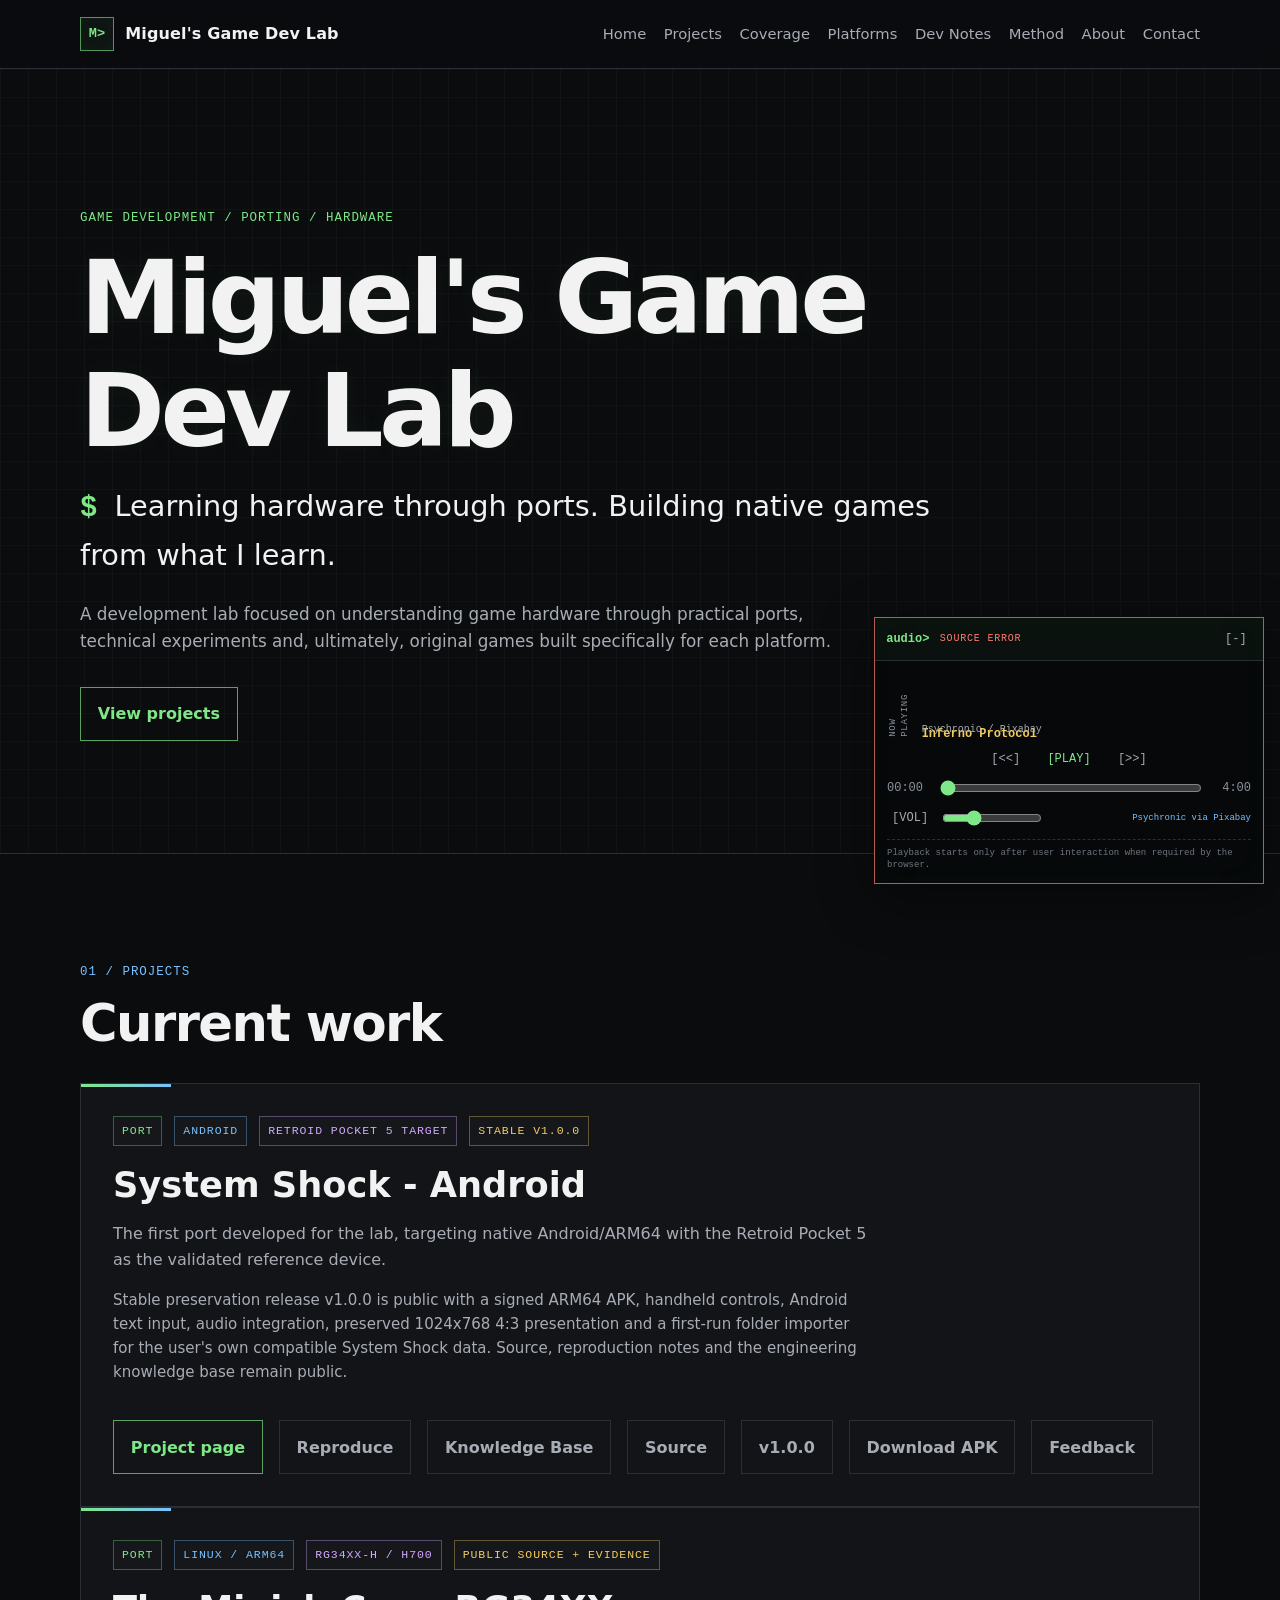
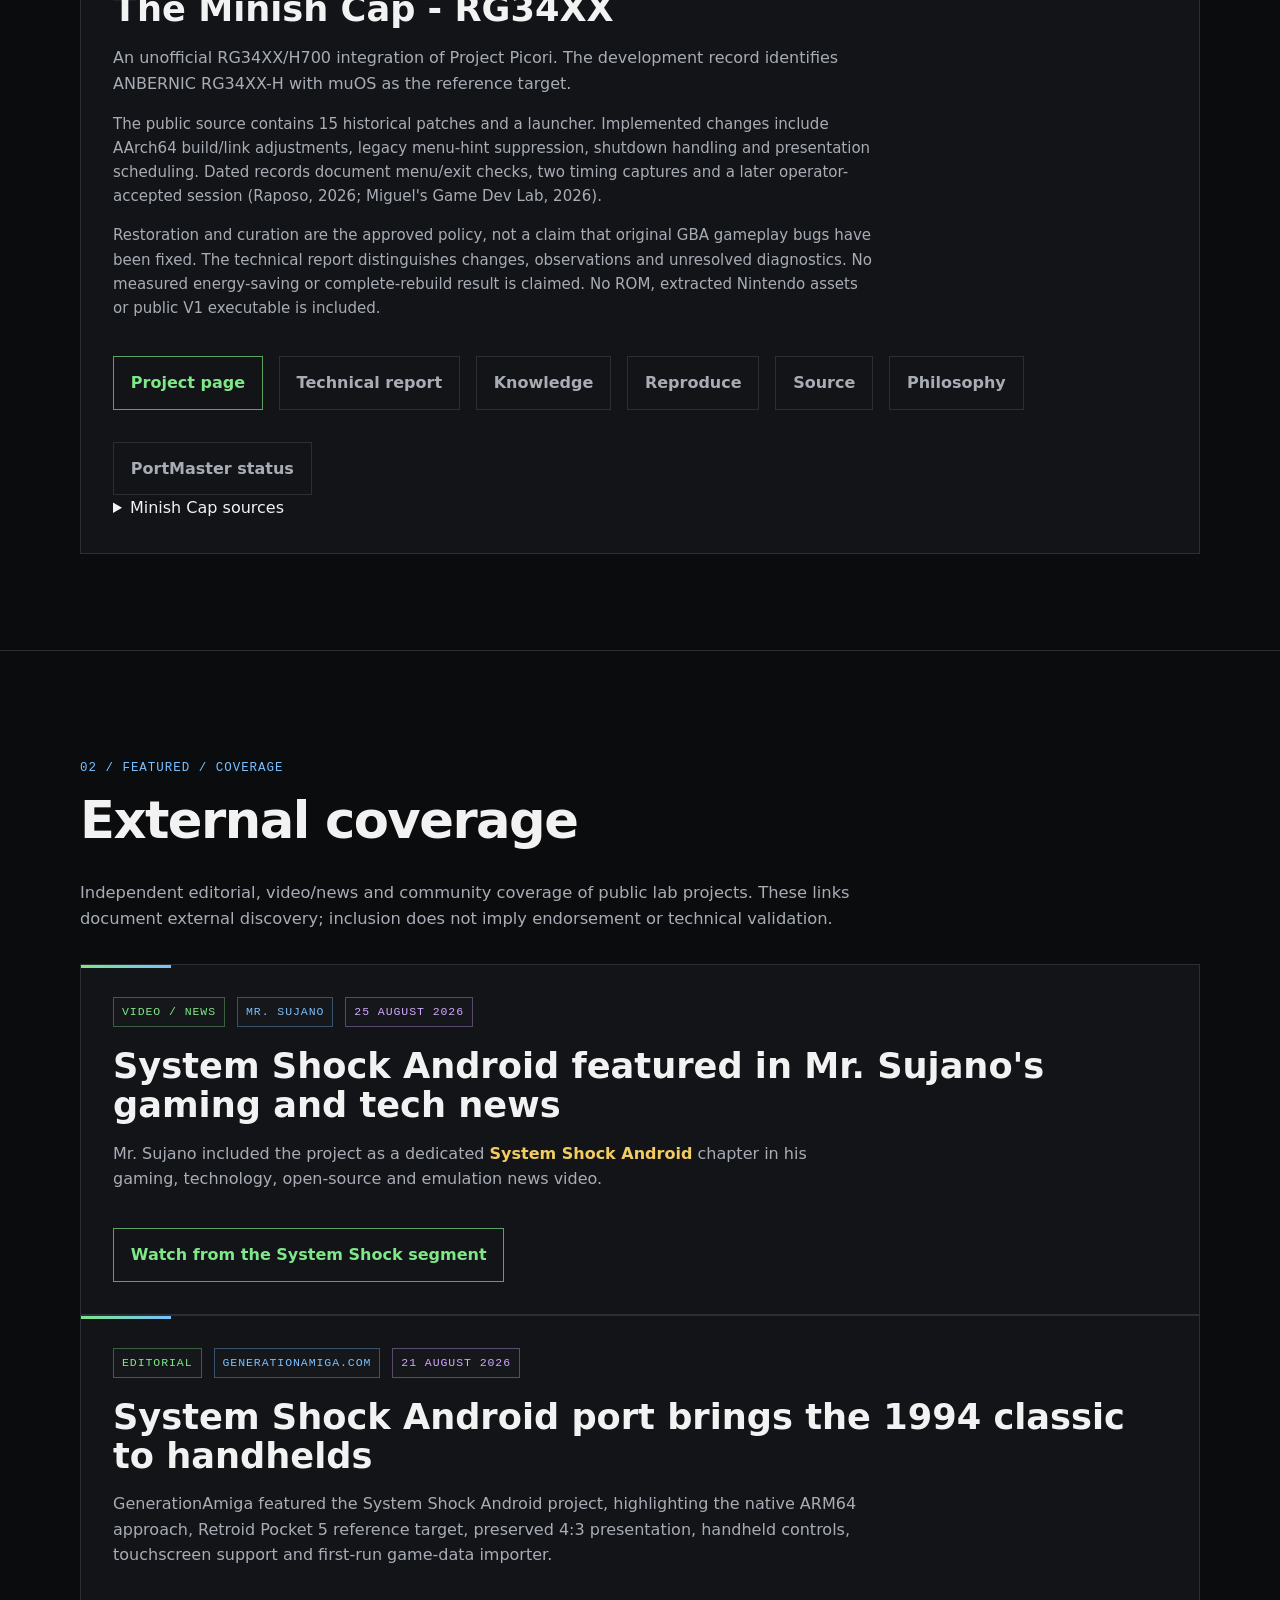
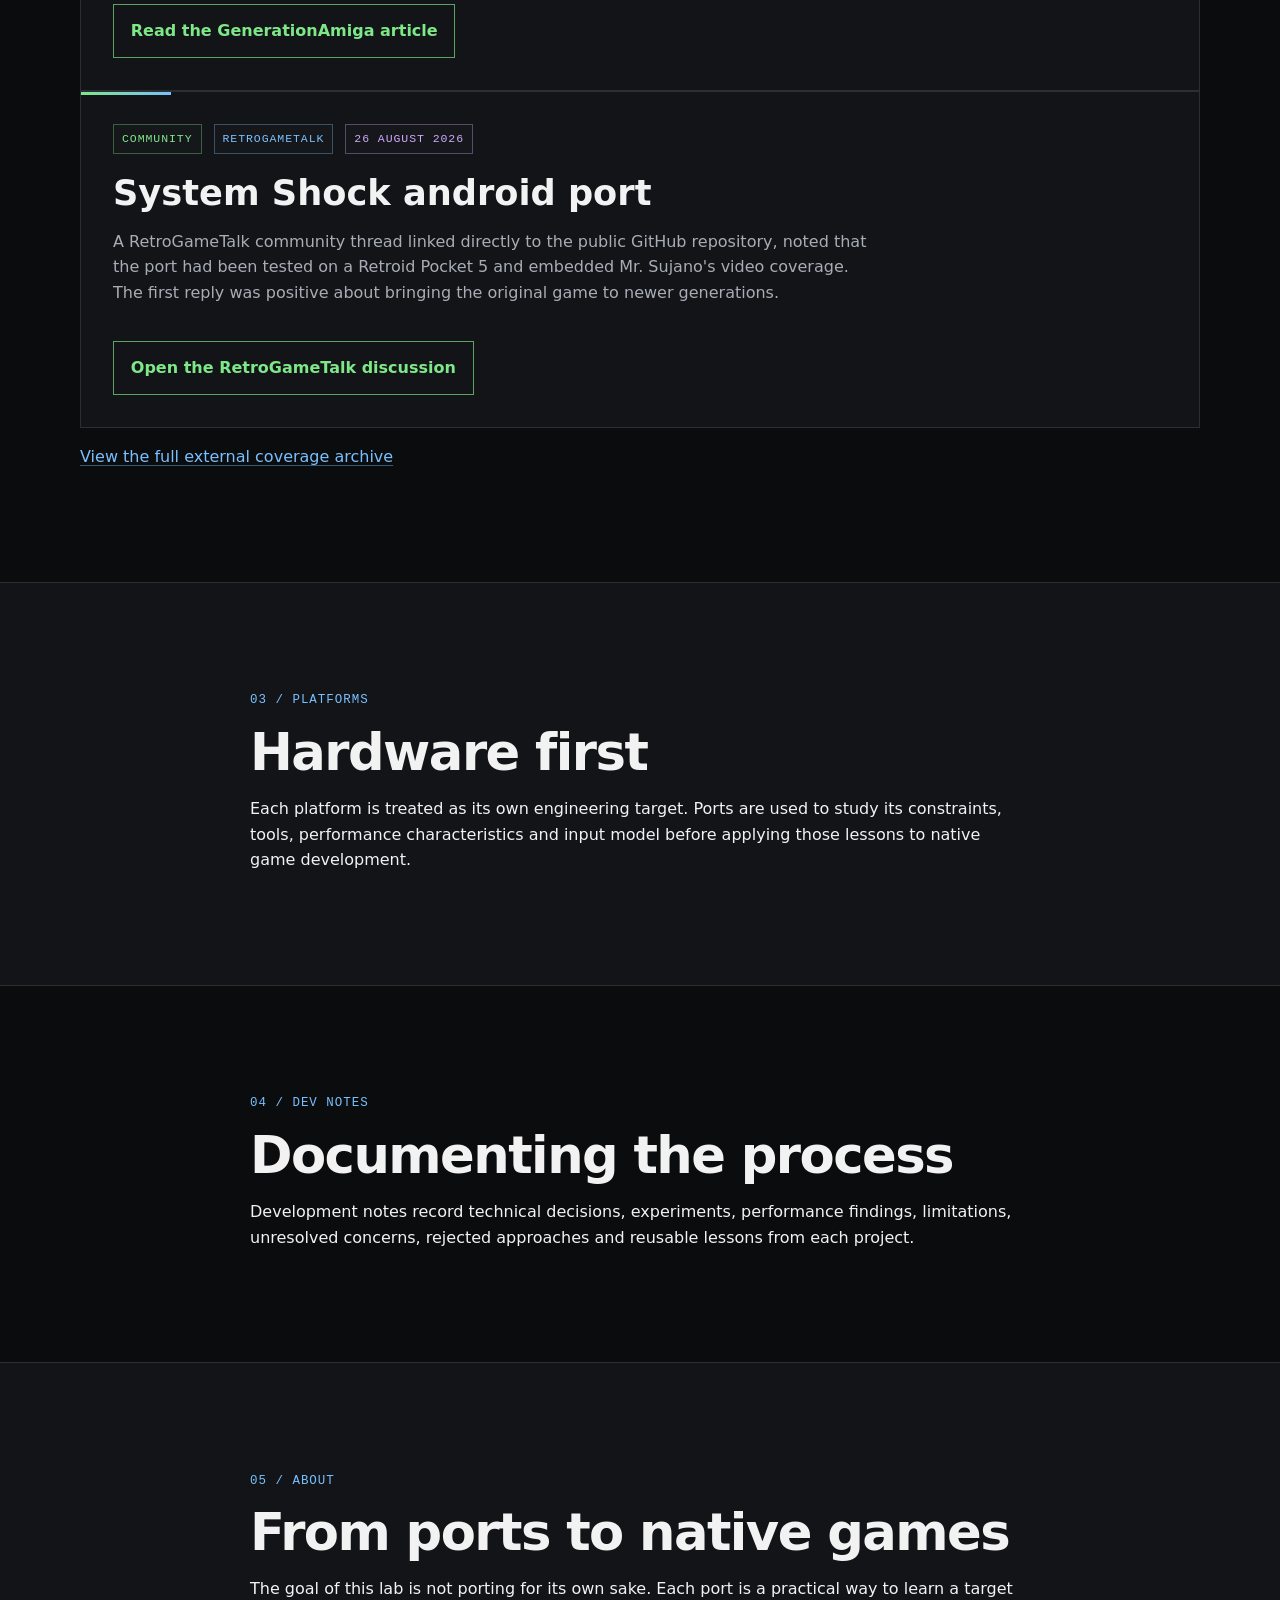
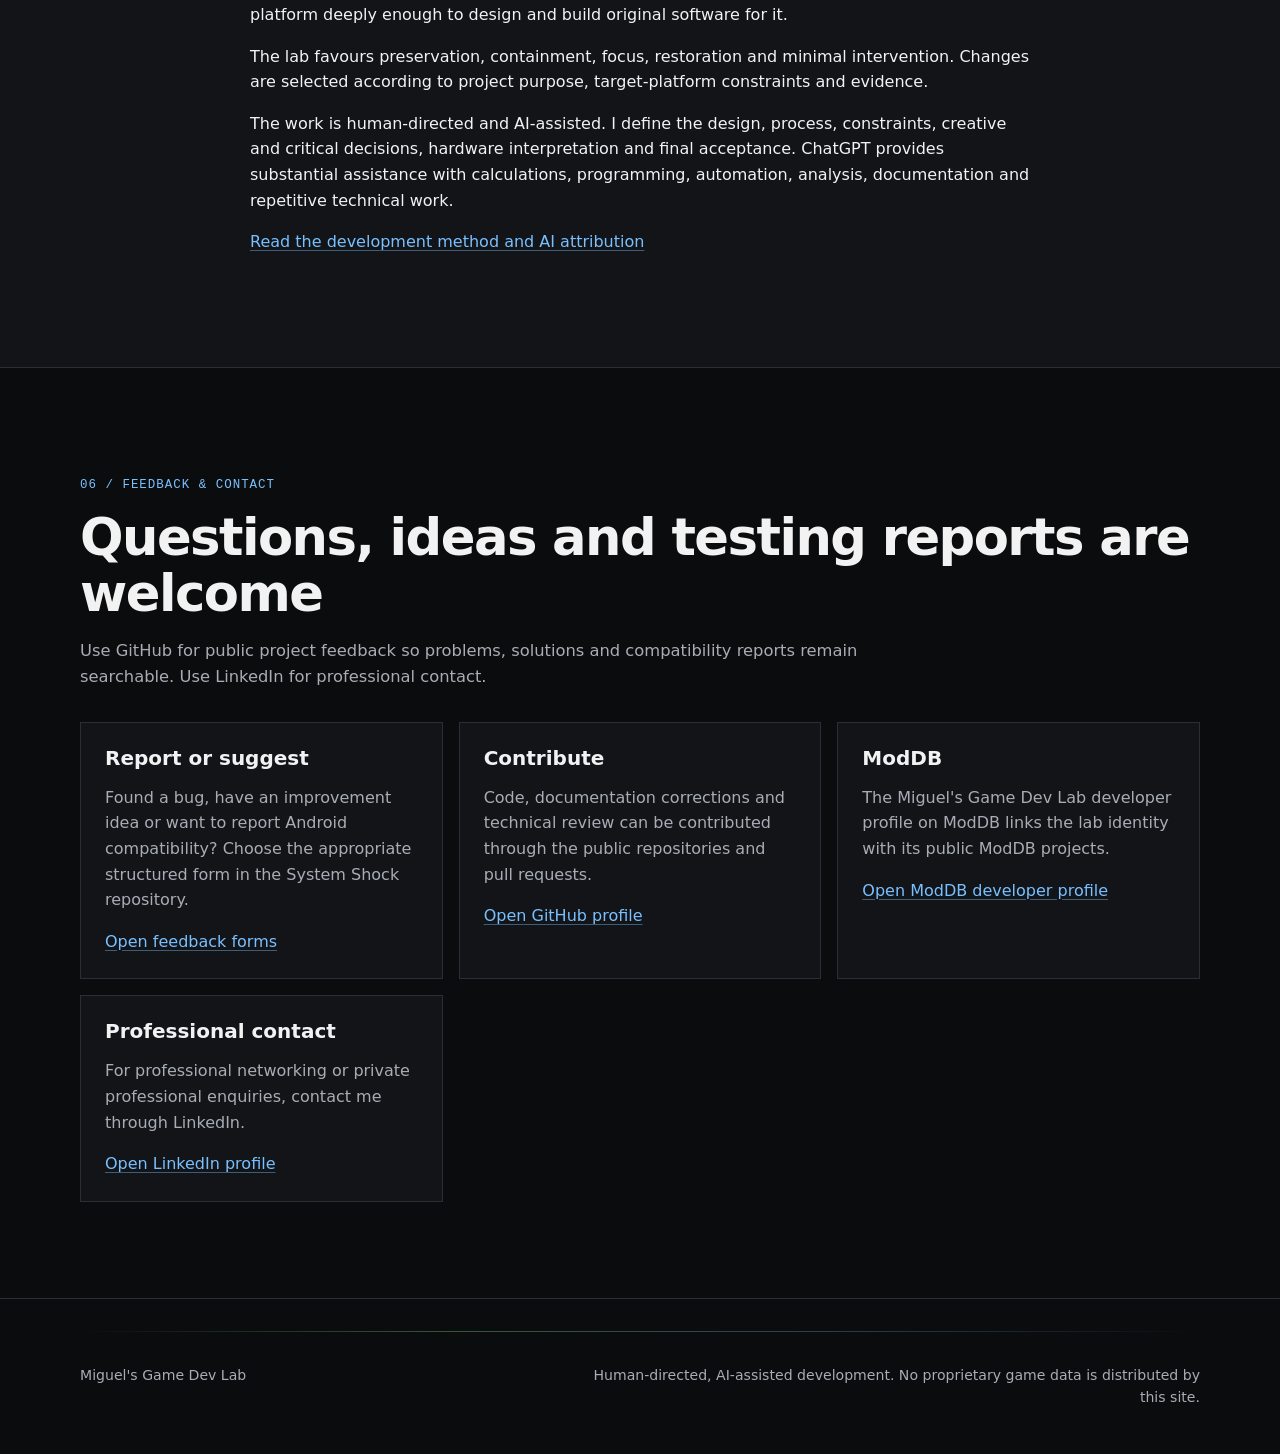
==== index.html @ 019969ce "Replace Minish Cap general claims with source-specific results, methods and limitations" ====
<!doctype html>
<html lang="en">
<head>
  <meta charset="utf-8">
  <meta name="viewport" content="width=device-width, initial-scale=1">
  <meta name="description" content="Native game ports, retro development and hardware-focused engineering. Public source, preservation principles, reconstruction notes and reusable technical knowledge.">
  <title>Miguel's Game Dev Lab | Game Ports, Retro Development and Hardware</title>
  <!-- SEO metadata -->
  <link rel="canonical" href="https://raposomiguel50.github.io/">
  <meta name="robots" content="index,follow,max-image-preview:large">
  <meta property="og:site_name" content="Miguel's Game Dev Lab">
  <meta property="og:type" content="website">
  <meta property="og:title" content="Miguel's Game Dev Lab | Game Ports, Retro Development and Hardware">
  <meta property="og:description" content="Native game ports, retro development and hardware-focused engineering with public source and reusable technical documentation.">
  <meta property="og:url" content="https://raposomiguel50.github.io/">
  <meta name="twitter:card" content="summary">
  <meta name="twitter:title" content="Miguel's Game Dev Lab | Game Ports, Retro Development and Hardware">
  <meta name="twitter:description" content="Native game ports, retro development and hardware-focused engineering with public source and reusable technical documentation.">
  <script type="application/ld+json">
{
  "@context": "https://schema.org",
  "@type": "WebSite",
  "name": "Miguel's Game Dev Lab",
  "url": "https://raposomiguel50.github.io/",
  "description": "Native game ports, retro development and hardware-focused engineering, with public source, reconstruction notes and technical knowledge."
}
  </script>
  <!-- /SEO metadata -->
  <link rel="stylesheet" href="assets/css/style.css">
</head>
<body>
  <header class="site-header">
    <div class="container nav-wrap">
      <a class="brand" href="#home" aria-label="Miguel's Game Dev Lab home"><span class="brand-mark">M&gt;</span><span>Miguel's Game Dev Lab</span></a>
      <nav aria-label="Primary navigation"><a href="#home">Home</a><a href="#projects">Projects</a><a href="#press">Coverage</a><a href="#platforms">Platforms</a><a href="#dev-notes">Dev Notes</a><a href="method/">Method</a><a href="#about">About</a><a href="#contact">Contact</a></nav>
    </div>
  </header>

  <main>
    <section class="hero" id="home">
      <div class="container">
        <p class="eyebrow">GAME DEVELOPMENT / PORTING / HARDWARE</p>
        <h1>Miguel's Game Dev Lab</h1>
        <p class="tagline">Learning hardware through ports. Building native games from what I learn.</p>
        <p class="intro">A development lab focused on understanding game hardware through practical ports, technical experiments and, ultimately, original games built specifically for each platform.</p>
        <a class="button" href="#projects">View projects</a>
      </div>
    </section>

    <section class="section" id="projects">
      <div class="container">
        <div class="section-heading"><p class="section-kicker">01 / PROJECTS</p><h2>Current work</h2></div>
        <article class="project-card">
          <div class="project-meta"><span>PORT</span><span>ANDROID</span><span>RETROID POCKET 5 TARGET</span><span>STABLE v1.0.0</span></div>
          <h3>System Shock - Android</h3>
          <p>The first port developed for the lab, targeting native Android/ARM64 with the Retroid Pocket 5 as the validated reference device.</p>
          <p class="project-note">Stable preservation release v1.0.0 is public with a signed ARM64 APK, handheld controls, Android text input, audio integration, preserved 1024x768 4:3 presentation and a first-run folder importer for the user's own compatible System Shock data. Source, reproduction notes and the engineering knowledge base remain public.</p>
          <div class="project-actions"><a class="button" href="projects/system-shock-android/">Project page</a><a class="button button-secondary" href="projects/system-shock-android/reproduce/">Reproduce</a><a class="button button-secondary" href="projects/system-shock-android/knowledge/">Knowledge Base</a><a class="button button-secondary" href="https://github.com/raposomiguel50/system-shock-android" target="_blank" rel="noopener noreferrer">Source</a><a class="button button-secondary" href="https://github.com/raposomiguel50/system-shock-android/releases/tag/v1.0.0" target="_blank" rel="noopener noreferrer">v1.0.0</a><a class="button button-secondary" href="https://github.com/raposomiguel50/system-shock-android/releases/download/v1.0.0/SystemShock-Android-v1.0.0-arm64-v8a.apk" target="_blank" rel="noopener noreferrer">Download APK</a><a class="button button-secondary" href="https://github.com/raposomiguel50/system-shock-android/issues/new/choose" target="_blank" rel="noopener noreferrer">Feedback</a></div>
        </article>
        <article class="project-card">
          <div class="project-meta"><span>PORT</span><span>LINUX / ARM64</span><span>RG34XX-H / H700</span><span>PUBLIC SOURCE + EVIDENCE</span></div>
          <h3>The Minish Cap - RG34XX</h3>
          <p>An unofficial RG34XX/H700 integration of Project Picori. The development record identifies ANBERNIC RG34XX-H with muOS as the reference target.</p>
          <p class="project-note">The public source contains 15 historical patches and a launcher. Implemented changes include AArch64 build/link adjustments, legacy menu-hint suppression, shutdown handling and presentation scheduling. Dated records document menu/exit checks, two timing captures and a later operator-accepted session (Raposo, 2026; Miguel's Game Dev Lab, 2026).</p>
          <p class="project-note">Restoration and curation are the approved policy, not a claim that original GBA gameplay bugs have been fixed. The technical report distinguishes changes, observations and unresolved diagnostics. No measured energy-saving or complete-rebuild result is claimed. No ROM, extracted Nintendo assets or public V1 executable is included.</p>
          <div class="project-actions"><a class="button" href="projects/minish-cap-rg34xx/">Project page</a><a class="button button-secondary" href="https://github.com/raposomiguel50/minish-cap-rg34xx/blob/main/docs/TECHNICAL_REPORT.md" target="_blank" rel="noopener noreferrer">Technical report</a><a class="button button-secondary" href="projects/minish-cap-rg34xx/knowledge/">Knowledge</a><a class="button button-secondary" href="projects/minish-cap-rg34xx/reproduce/">Reproduce</a><a class="button button-secondary" href="https://github.com/raposomiguel50/minish-cap-rg34xx" target="_blank" rel="noopener noreferrer">Source</a><a class="button button-secondary" href="https://github.com/raposomiguel50/minish-cap-rg34xx/blob/main/docs/PHILOSOPHY.md" target="_blank" rel="noopener noreferrer">Philosophy</a><a class="button button-secondary" href="https://github.com/raposomiguel50/minish-cap-rg34xx/blob/main/docs/PORTMASTER_STATUS.md" target="_blank" rel="noopener noreferrer">PortMaster status</a></div>
          <details><summary>Minish Cap sources</summary><p>Miguel's Game Dev Lab. (2026). <em>Archived RG34XX integration and runtime records</em> [Data set and test records]. GitHub. <a class="inline-link" href="https://github.com/raposomiguel50/minish-cap-rg34xx/tree/e0f8c056bb94e8112a4b142b6addce78c9deb53b/docs/evidence/2026-09-07">Fixed evidence collection</a>.</p><p>Raposo, M. (2026). <em>The Minish Cap: RG34XX integration patches and launcher</em> (Revision 90fd77a82d579de9460f2de1167a95ec264e57c3) [Source code]. GitHub. <a class="inline-link" href="https://github.com/raposomiguel50/minish-cap-rg34xx/tree/90fd77a82d579de9460f2de1167a95ec264e57c3">Audited source revision</a>.</p></details>
        </article>
      </div>
    </section>

    <section class="section" id="press">
      <div class="container">
        <div class="section-heading"><p class="section-kicker">02 / FEATURED / COVERAGE</p><h2>External coverage</h2></div>
        <p class="section-intro">Independent editorial, video/news and community coverage of public lab projects. These links document external discovery; inclusion does not imply endorsement or technical validation.</p>
        <article class="project-card">
          <div class="project-meta"><span>VIDEO / NEWS</span><span>MR. SUJANO</span><span>25 AUGUST 2026</span></div>
          <h3>System Shock Android featured in Mr. Sujano's gaming and tech news</h3>
          <p>Mr. Sujano included the project as a dedicated <strong>System Shock Android</strong> chapter in his gaming, technology, open-source and emulation news video.</p>
          <div class="project-actions"><a class="button" href="https://www.youtube.com/watch?v=cLREnxvoD90&amp;t=640s" target="_blank" rel="noopener noreferrer">Watch from the System Shock segment</a></div>
        </article>
        <article class="project-card">
          <div class="project-meta"><span>EDITORIAL</span><span>GENERATIONAMIGA.COM</span><span>21 AUGUST 2026</span></div>
          <h3>System Shock Android port brings the 1994 classic to handhelds</h3>
          <p>GenerationAmiga featured the System Shock Android project, highlighting the native ARM64 approach, Retroid Pocket 5 reference target, preserved 4:3 presentation, handheld controls, touchscreen support and first-run game-data importer.</p>
          <div class="project-actions"><a class="button" href="https://www.generationamiga.com/2026/08/21/system-shock-android-port-brings-the-1994-classic-to-handhelds/" target="_blank" rel="noopener noreferrer">Read the GenerationAmiga article</a></div>
        </article>
        <article class="project-card">
          <div class="project-meta"><span>COMMUNITY</span><span>RETROGAMETALK</span><span>26 AUGUST 2026</span></div>
          <h3>System Shock android port</h3>
          <p>A RetroGameTalk community thread linked directly to the public GitHub repository, noted that the port had been tested on a Retroid Pocket 5 and embedded Mr. Sujano's video coverage. The first reply was positive about bringing the original game to newer generations.</p>
          <div class="project-actions"><a class="button" href="https://retrogametalk.com/threads/system-shock-android-port.27861/" target="_blank" rel="noopener noreferrer">Open the RetroGameTalk discussion</a></div>
        </article>
        <p><a class="inline-link" href="coverage/">View the full external coverage archive</a></p>
      </div>
    </section>

    <section class="section alt" id="platforms">
      <div class="container narrow"><p class="section-kicker">03 / PLATFORMS</p><h2>Hardware first</h2><p>Each platform is treated as its own engineering target. Ports are used to study its constraints, tools, performance characteristics and input model before applying those lessons to native game development.</p></div>
    </section>

    <section class="section" id="dev-notes">
      <div class="container narrow"><p class="section-kicker">04 / DEV NOTES</p><h2>Documenting the process</h2><p>Development notes record technical decisions, experiments, performance findings, limitations, unresolved concerns, rejected approaches and reusable lessons from each project.</p></div>
    </section>

    <section class="section alt" id="about">
      <div class="container narrow"><p class="section-kicker">05 / ABOUT</p><h2>From ports to native games</h2><p>The goal of this lab is not porting for its own sake. Each port is a practical way to learn a target platform deeply enough to design and build original software for it.</p><p>The lab favours preservation, containment, focus, restoration and minimal intervention. Changes are selected according to project purpose, target-platform constraints and evidence.</p><p>The work is human-directed and AI-assisted. I define the design, process, constraints, creative and critical decisions, hardware interpretation and final acceptance. ChatGPT provides substantial assistance with calculations, programming, automation, analysis, documentation and repetitive technical work.</p><p><a class="inline-link" href="method/">Read the development method and AI attribution</a></p></div>
    </section>

    <section class="section" id="contact">
      <div class="container">
        <p class="section-kicker">06 / FEEDBACK &amp; CONTACT</p>
        <h2>Questions, ideas and testing reports are welcome</h2>
        <p class="section-intro">Use GitHub for public project feedback so problems, solutions and compatibility reports remain searchable. Use LinkedIn for professional contact.</p>
        <div class="content-grid">
          <div class="content-card"><h3>Report or suggest</h3><p>Found a bug, have an improvement idea or want to report Android compatibility? Choose the appropriate structured form in the System Shock repository.</p><p><a class="inline-link" href="https://github.com/raposomiguel50/system-shock-android/issues/new/choose" target="_blank" rel="noopener noreferrer">Open feedback forms</a></p></div>
          <div class="content-card"><h3>Contribute</h3><p>Code, documentation corrections and technical review can be contributed through the public repositories and pull requests.</p><p><a class="inline-link" href="https://github.com/raposomiguel50" target="_blank" rel="noopener noreferrer">Open GitHub profile</a></p></div>
          <div class="content-card"><h3>ModDB</h3><p>The Miguel's Game Dev Lab developer profile on ModDB links the lab identity with its public ModDB projects.</p><p><a class="inline-link" href="https://www.moddb.com/company/miguels-game-dev-lab" target="_blank" rel="noopener noreferrer">Open ModDB developer profile</a></p></div>
          <div class="content-card"><h3>Professional contact</h3><p>For professional networking or private professional enquiries, contact me through LinkedIn.</p><p><a class="inline-link" href="https://www.linkedin.com/in/miguel-raposo-7192a251/" target="_blank" rel="noopener noreferrer">Open LinkedIn profile</a></p></div>
        </div>
      </div>
    </section>
  </main>

  <footer><div class="container footer-wrap"><span>Miguel's Game Dev Lab</span><span class="legal">Human-directed, AI-assisted development. No proprietary game data is distributed by this site.</span></div></footer>
  <script src="/assets/js/music-player.js" defer></script>
</body>
</html>
---- assets/css/style.css ----
:root {
  --bg: #0b0c0e;
  --surface: #121418;
  --surface-2: #181b20;
  --text: #f2f2f2;
  --muted: #a8adb5;
  --line: #2a2e35;
  --accent: #ffffff;
  --max: 1120px;
  --term-green: #7ee787;
  --term-cyan: #79c0ff;
  --term-blue: #58a6ff;
  --term-yellow: #f2cc60;
  --term-magenta: #d2a8ff;
  --term-red: #ff7b72;
  --term-dim: #8b949e;
}

* { box-sizing: border-box; }
html { scroll-behavior: smooth; }
body {
  margin: 0;
  background: var(--bg);
  color: var(--text);
  font-family: Inter, ui-sans-serif, system-ui, -apple-system, BlinkMacSystemFont, "Segoe UI", sans-serif;
  line-height: 1.6;
}

a { color: inherit; text-decoration: none; }
.container { width: min(calc(100% - 2rem), var(--max)); margin: 0 auto; }
.narrow { max-width: 780px; }
.narrow-wide { max-width: 900px; }

.site-header {
  position: sticky;
  top: 0;
  z-index: 20;
  backdrop-filter: blur(14px);
  background: rgba(11, 12, 14, 0.86);
  border-bottom: 1px solid var(--line);
}

.nav-wrap {
  min-height: 68px;
  display: flex;
  align-items: center;
  justify-content: space-between;
  gap: 1.5rem;
}

.brand {
  display: inline-flex;
  align-items: center;
  gap: .7rem;
  font-weight: 700;
  letter-spacing: .01em;
}

.brand-mark {
  display: inline-grid;
  place-items: center;
  width: 34px;
  height: 34px;
  border: 1px solid var(--text);
  font-family: ui-monospace, SFMono-Regular, Menlo, Consolas, monospace;
  font-size: .85rem;
}

nav { display: flex; flex-wrap: wrap; gap: 1.1rem; }
nav a { color: var(--muted); font-size: .92rem; }
nav a:hover, nav a:focus { color: var(--text); }

.hero {
  padding: 8rem 0 7rem;
  border-bottom: 1px solid var(--line);
  background:
    linear-gradient(rgba(255,255,255,.025) 1px, transparent 1px),
    linear-gradient(90deg, rgba(255,255,255,.025) 1px, transparent 1px);
  background-size: 28px 28px;
}

.eyebrow, .section-kicker, .project-meta {
  font-family: ui-monospace, SFMono-Regular, Menlo, Consolas, monospace;
  letter-spacing: .08em;
  text-transform: uppercase;
  color: var(--muted);
}

.eyebrow, .section-kicker { font-size: .78rem; }

h1, h2, h3 { line-height: 1.1; margin-top: 0; }
h1 { font-size: clamp(3rem, 8vw, 6.6rem); max-width: 900px; margin-bottom: 1rem; letter-spacing: -.045em; }
h2 { font-size: clamp(2rem, 4vw, 3.2rem); margin-bottom: 1rem; letter-spacing: -.03em; }
h3 { font-size: clamp(1.6rem, 3vw, 2.2rem); margin-bottom: .9rem; }

.tagline { font-size: clamp(1.25rem, 2.4vw, 1.8rem); max-width: 850px; margin: 0 0 1.4rem; }
.intro { max-width: 760px; color: var(--muted); font-size: 1.05rem; }

.button {
  display: inline-block;
  margin-top: 1rem;
  padding: .82rem 1.05rem;
  border: 1px solid var(--text);
  font-weight: 700;
  transition: .2s ease;
}
.button:hover, .button:focus { background: var(--text); color: var(--bg); }
.button-secondary { border-color: var(--line); color: var(--muted); }
.button-secondary:hover, .button-secondary:focus { border-color: var(--text); color: var(--bg); }

.section { padding: 6rem 0; border-bottom: 1px solid var(--line); }
.section.alt { background: var(--surface); }
.section-heading { margin-bottom: 2rem; }
.section-intro { max-width: 820px; color: var(--muted); font-size: 1.02rem; margin-bottom: 2rem; }

.project-card {
  background: var(--surface);
  border: 1px solid var(--line);
  padding: 2rem;
  position: relative;
  overflow: hidden;
}
.project-card::before {
  content: "";
  position: absolute;
  top: 0;
  left: 0;
  width: 90px;
  height: 3px;
  background: var(--accent);
}
.project-meta { display: flex; flex-wrap: wrap; gap: .75rem; font-size: .72rem; margin-bottom: 1.25rem; }
.project-meta span { border: 1px solid var(--line); padding: .3rem .5rem; }
.project-card p { max-width: 760px; color: var(--muted); }
.project-note { font-size: .94rem; }
.project-actions { display: flex; flex-wrap: wrap; gap: 1rem; align-items: center; margin-top: 1.25rem; }
.text-link, .inline-link { text-decoration: underline; text-decoration-color: #555c66; text-underline-offset: .2em; }
.text-link:hover, .text-link:focus, .inline-link:hover, .inline-link:focus { text-decoration-color: var(--text); }

.project-hero {
  padding: 6.5rem 0 5.5rem;
  border-bottom: 1px solid var(--line);
  background:
    radial-gradient(circle at 80% 15%, rgba(255,255,255,.05), transparent 30%),
    linear-gradient(rgba(255,255,255,.022) 1px, transparent 1px),
    linear-gradient(90deg, rgba(255,255,255,.022) 1px, transparent 1px);
  background-size: auto, 28px 28px, 28px 28px;
}

.breadcrumbs {
  margin: 0 0 1.4rem;
  color: var(--muted);
  font-family: ui-monospace, SFMono-Regular, Menlo, Consolas, monospace;
  font-size: .8rem;
}
.breadcrumbs a { text-decoration: underline; text-underline-offset: .2em; }
.project-meta-large { margin-bottom: 1.4rem; }
.project-lede { max-width: 930px; color: var(--muted); font-size: clamp(1.08rem, 2vw, 1.35rem); }
.status-line { display: flex; flex-wrap: wrap; gap: .7rem 1.25rem; align-items: center; color: var(--muted); font-size: .9rem; margin-top: 1.6rem; }
.status-badge { border: 1px solid var(--text); color: var(--text); padding: .25rem .5rem; font-family: ui-monospace, SFMono-Regular, Menlo, Consolas, monospace; font-size: .72rem; letter-spacing: .06em; }
.hero-actions { display: flex; flex-wrap: wrap; gap: .8rem; margin-top: 1.2rem; }

.content-grid, .project-grid {
  display: grid;
  grid-template-columns: repeat(3, minmax(0, 1fr));
  gap: 1rem;
  margin-top: 2rem;
}

.content-card, .metric-card {
  border: 1px solid var(--line);
  background: var(--surface-2);
  padding: 1.5rem;
}
.section:not(.alt) .content-card,
.section:not(.alt) .metric-card { background: var(--surface); }
.content-card h3 { font-size: 1.25rem; margin-bottom: .7rem; }
.content-card p, .metric-card p { color: var(--muted); margin-bottom: 0; }
.metric-card { min-height: 210px; }
.metric-card strong { display: block; font-size: 1.2rem; margin: .45rem 0 .7rem; }
.metric-label { font-family: ui-monospace, SFMono-Regular, Menlo, Consolas, monospace; color: var(--muted); font-size: .7rem; letter-spacing: .08em; }

.table-wrap { overflow-x: auto; border: 1px solid var(--line); margin-top: 2rem; }
.spec-table { width: 100%; border-collapse: collapse; min-width: 620px; background: var(--surface); }
.spec-table th, .spec-table td { text-align: left; vertical-align: top; padding: 1rem 1.1rem; border-bottom: 1px solid var(--line); }
.spec-table tr:last-child th, .spec-table tr:last-child td { border-bottom: 0; }
.spec-table th { width: 30%; color: var(--text); font-weight: 700; }
.spec-table td { color: var(--muted); }
.spec-table thead th { width: auto; background: var(--surface-2); color: var(--muted); font-family: ui-monospace, SFMono-Regular, Menlo, Consolas, monospace; font-size: .75rem; letter-spacing: .06em; text-transform: uppercase; }

code {
  font-family: ui-monospace, SFMono-Regular, Menlo, Consolas, monospace;
  font-size: .9em;
  overflow-wrap: anywhere;
}

.note, .legal-box {
  margin: 1.5rem 0 0;
  padding: 1rem 1.1rem;
  border-left: 3px solid var(--text);
  background: var(--surface-2);
  color: var(--muted);
}
.legal-box { border: 1px solid var(--line); border-left: 3px solid var(--text); }

.reference-list { margin: 2.2rem 0 0; padding-left: 1.4rem; }
.reference-list li { margin-bottom: 1.2rem; padding-left: .35rem; color: var(--muted); }
.reference-list a { color: var(--text); text-decoration: underline; text-decoration-color: #555c66; text-underline-offset: .2em; }
.reference-list a:hover, .reference-list a:focus { text-decoration-color: var(--text); }

footer { padding: 2rem 0 3rem; }
.footer-wrap { display: flex; justify-content: space-between; gap: 1.5rem; color: var(--muted); font-size: .88rem; }
.legal { text-align: right; max-width: 620px; }

@media (max-width: 900px) {
  .content-grid, .project-grid { grid-template-columns: repeat(2, minmax(0, 1fr)); }
}

@media (max-width: 760px) {
  .nav-wrap { align-items: flex-start; flex-direction: column; padding: .9rem 0; }
  nav { gap: .8rem 1rem; }
  .hero { padding: 5.5rem 0 4.5rem; }
  .project-hero { padding: 4.5rem 0 4rem; }
  .section { padding: 4rem 0; }
  .content-grid, .project-grid { grid-template-columns: 1fr; }
  .metric-card { min-height: auto; }
  .footer-wrap { flex-direction: column; }
  .legal { text-align: left; }
}

/* Terminal-inspired syntax accents: intentionally selective rather than full neon. */
::selection {
  background: rgba(126, 231, 135, .22);
  color: var(--text);
}

:focus-visible {
  outline: 2px solid var(--term-cyan);
  outline-offset: 3px;
}

.brand-mark {
  color: var(--term-green);
  border-color: rgba(126, 231, 135, .62);
  background: rgba(126, 231, 135, .035);
  box-shadow: inset 0 0 18px rgba(126, 231, 135, .045);
}

.brand:hover .brand-mark,
.brand:focus-visible .brand-mark {
  color: var(--term-cyan);
  border-color: var(--term-cyan);
}

nav a:hover,
nav a:focus {
  color: var(--term-cyan);
}

.hero,
.project-hero {
  background-color: var(--bg);
}

.eyebrow {
  color: var(--term-green);
}

.section-kicker {
  color: var(--term-cyan);
}

.tagline::before {
  content: "$ ";
  color: var(--term-green);
  font-family: ui-monospace, SFMono-Regular, Menlo, Consolas, monospace;
  font-weight: 700;
}

h1 {
  text-shadow: 0 0 24px rgba(126, 231, 135, .055);
}

.project-card::before {
  background: linear-gradient(90deg, var(--term-green), var(--term-cyan));
}

.project-meta span {
  background: rgba(255, 255, 255, .012);
}

.project-meta span:nth-child(6n + 1) { color: var(--term-green); border-color: rgba(126, 231, 135, .35); }
.project-meta span:nth-child(6n + 2) { color: var(--term-cyan); border-color: rgba(121, 192, 255, .35); }
.project-meta span:nth-child(6n + 3) { color: var(--term-magenta); border-color: rgba(210, 168, 255, .35); }
.project-meta span:nth-child(6n + 4) { color: var(--term-yellow); border-color: rgba(242, 204, 96, .35); }
.project-meta span:nth-child(6n + 5) { color: var(--term-red); border-color: rgba(255, 123, 114, .35); }
.project-meta span:nth-child(6n + 6) { color: var(--term-blue); border-color: rgba(88, 166, 255, .35); }

.button {
  border-color: rgba(126, 231, 135, .68);
  color: var(--term-green);
}

.button:hover,
.button:focus {
  background: var(--term-green);
  border-color: var(--term-green);
  color: #071008;
}

.button-secondary {
  border-color: var(--line);
  color: var(--muted);
}

.button-secondary:hover,
.button-secondary:focus {
  background: rgba(121, 192, 255, .10);
  border-color: var(--term-cyan);
  color: var(--term-cyan);
}

.text-link,
.inline-link,
.breadcrumbs a,
.reference-list a {
  color: var(--term-cyan);
  text-decoration-color: rgba(121, 192, 255, .42);
}

.text-link:hover,
.text-link:focus,
.inline-link:hover,
.inline-link:focus,
.breadcrumbs a:hover,
.breadcrumbs a:focus,
.reference-list a:hover,
.reference-list a:focus {
  color: var(--term-green);
  text-decoration-color: var(--term-green);
}

.status-badge {
  color: var(--term-green);
  border-color: rgba(126, 231, 135, .62);
  background: rgba(126, 231, 135, .035);
}

.status-line > span:nth-child(3n + 2) { color: var(--term-cyan); }
.status-line > span:nth-child(3n + 3) { color: var(--term-yellow); }

.metric-label,
.spec-table thead th {
  color: var(--term-cyan);
}

.spec-table th,
.content-card h3,
.metric-card strong {
  color: var(--text);
}

strong {
  color: var(--term-yellow);
}

code {
  color: var(--term-magenta);
}

.note,
.legal-box {
  border-left-color: var(--term-cyan);
}

footer::before {
  content: "";
  display: block;
  width: min(calc(100% - 2rem), var(--max));
  height: 1px;
  margin: 0 auto 2rem;
  background: linear-gradient(90deg, transparent, rgba(126, 231, 135, .35), rgba(121, 192, 255, .28), transparent);
}
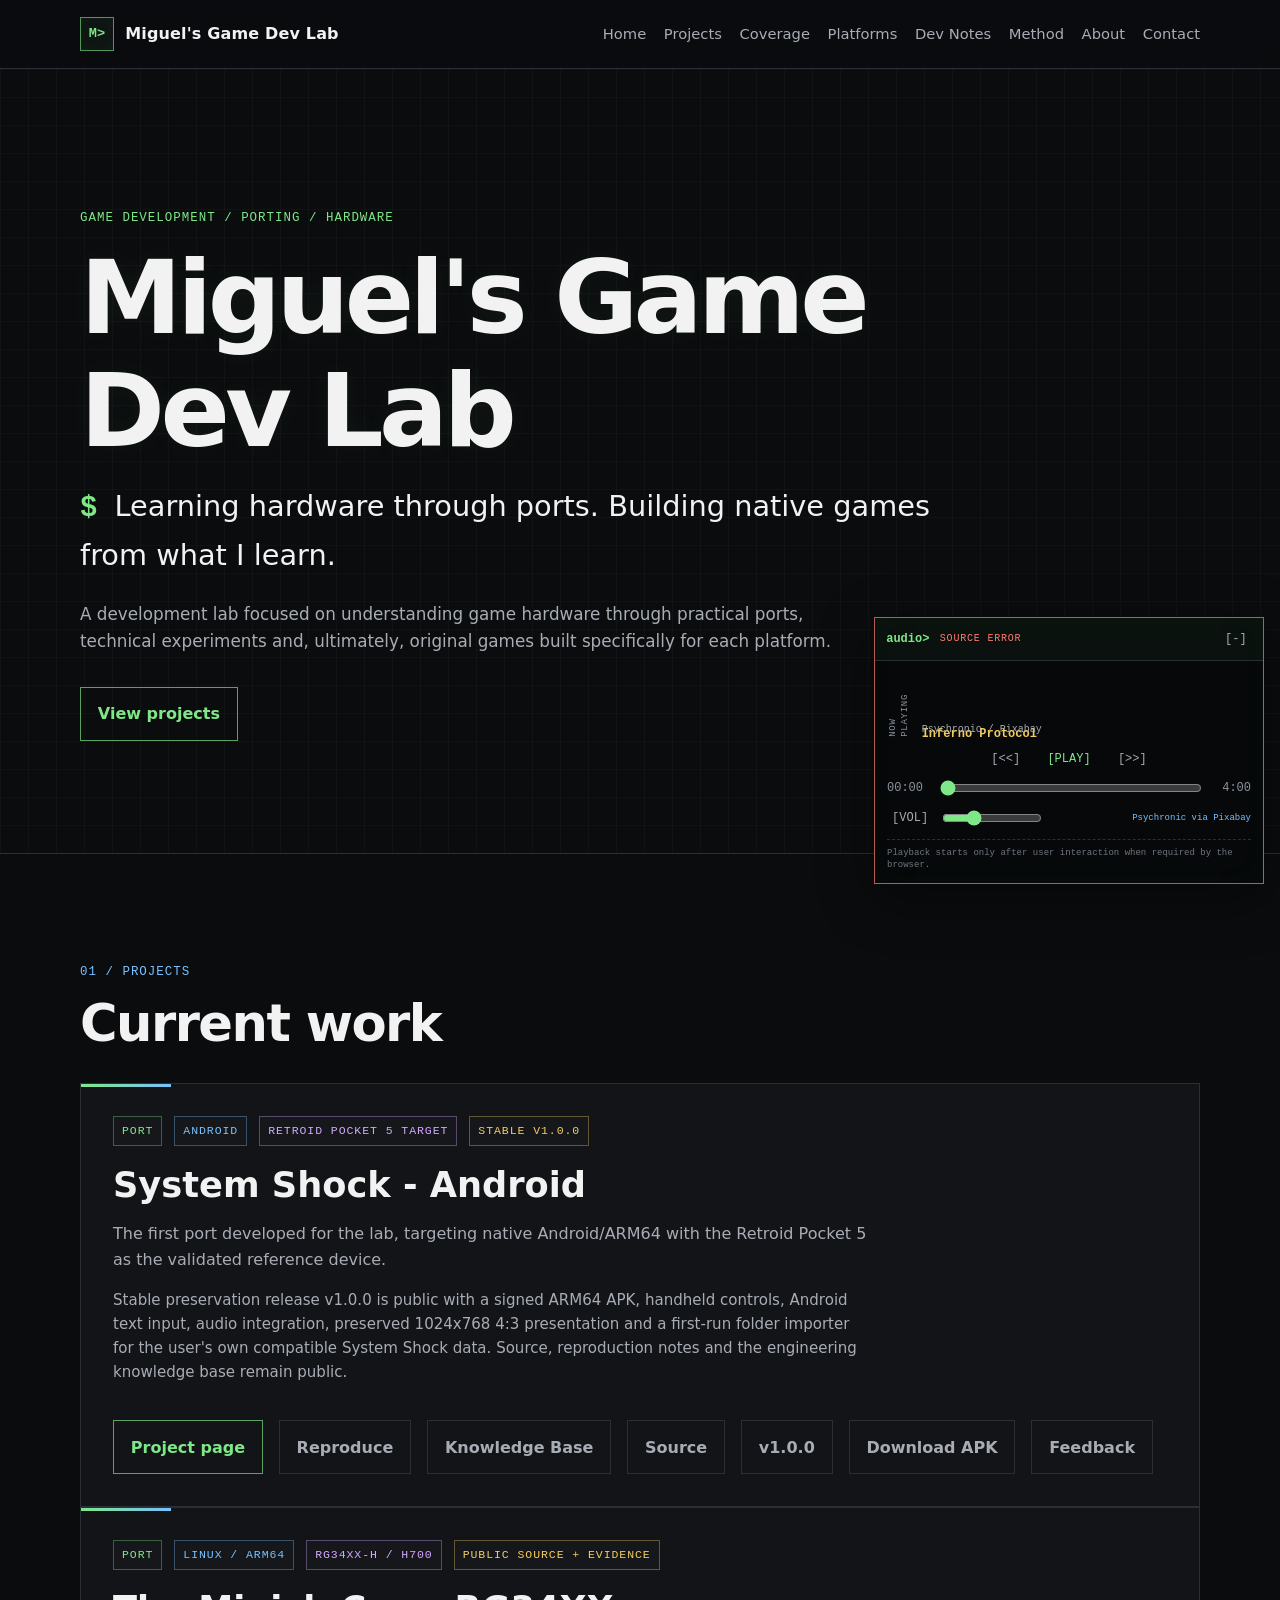
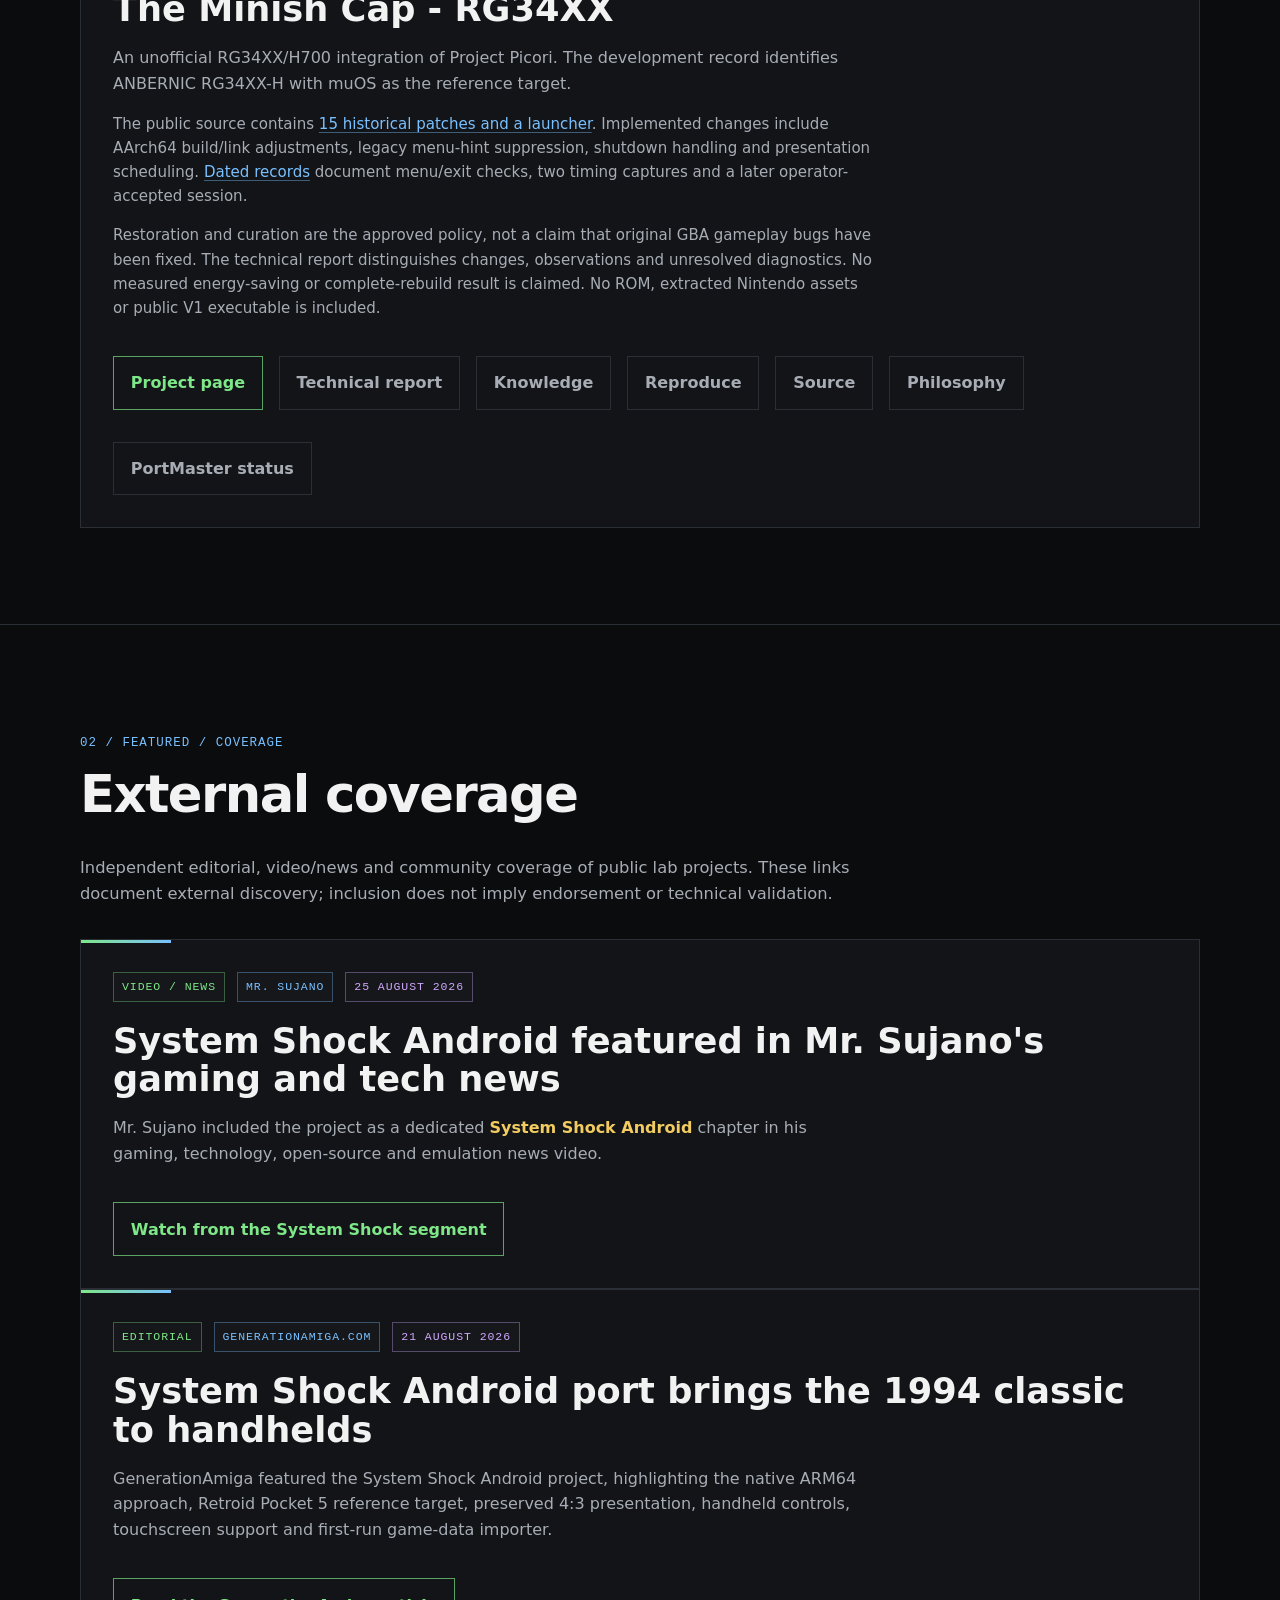
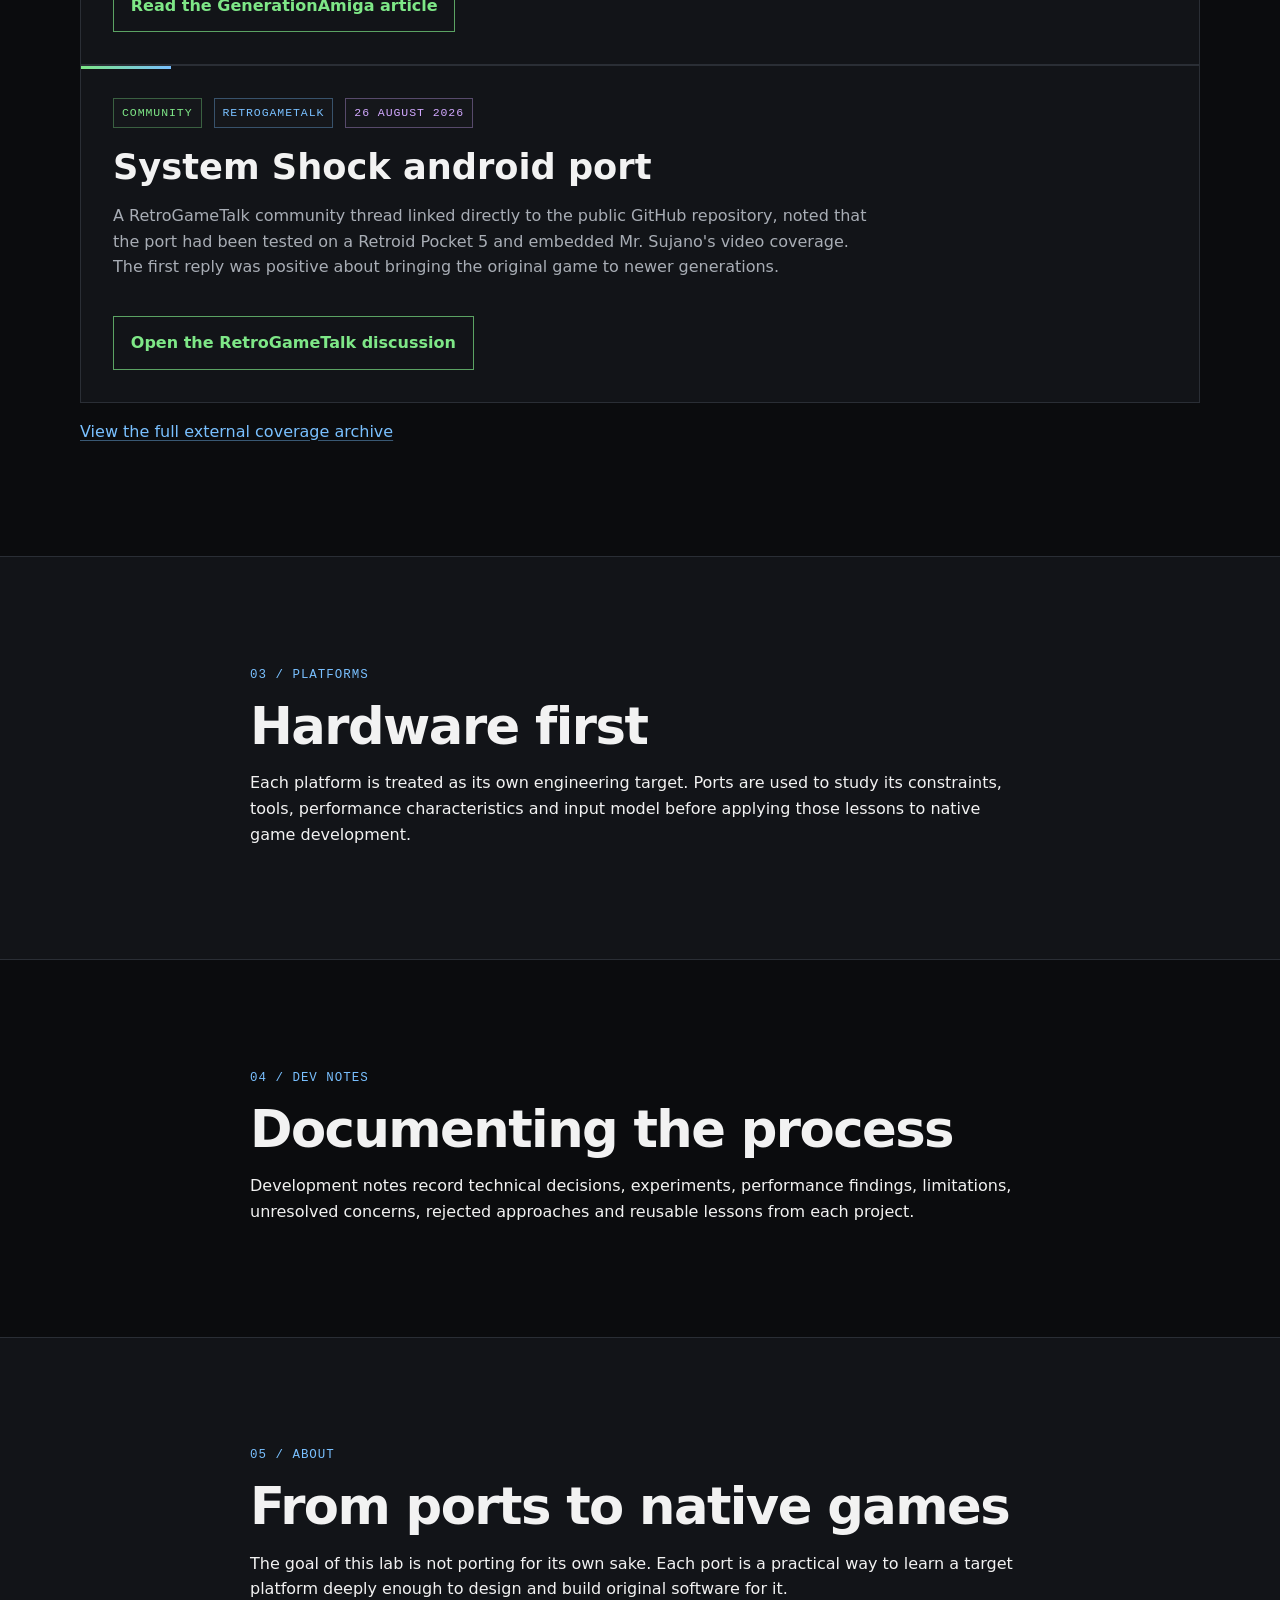
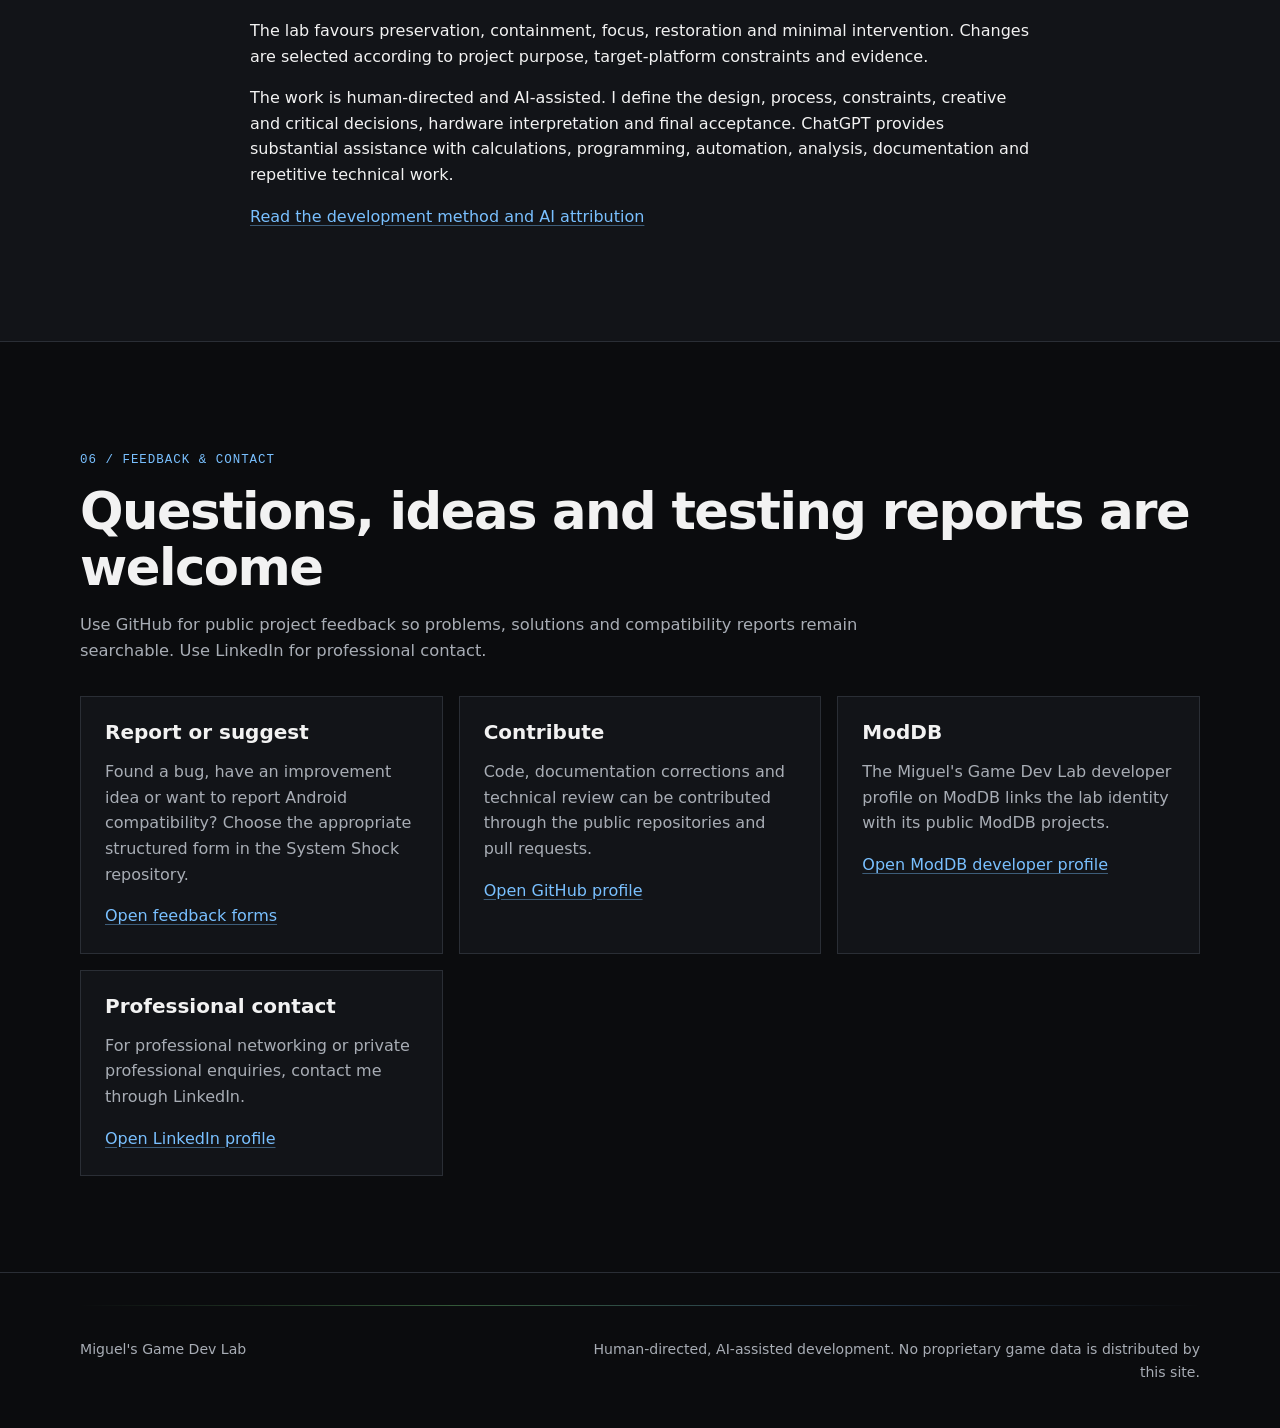
==== commit f462fdfc: "Remove homepage self-citations while retaining direct evidence access" ====
--- a/index.html
+++ b/index.html
@@ -61,10 +61,9 @@
           <div class="project-meta"><span>PORT</span><span>LINUX / ARM64</span><span>RG34XX-H / H700</span><span>PUBLIC SOURCE + EVIDENCE</span></div>
           <h3>The Minish Cap - RG34XX</h3>
           <p>An unofficial RG34XX/H700 integration of Project Picori. The development record identifies ANBERNIC RG34XX-H with muOS as the reference target.</p>
-          <p class="project-note">The public source contains 15 historical patches and a launcher. Implemented changes include AArch64 build/link adjustments, legacy menu-hint suppression, shutdown handling and presentation scheduling. Dated records document menu/exit checks, two timing captures and a later operator-accepted session (Raposo, 2026; Miguel's Game Dev Lab, 2026).</p>
+          <p class="project-note">The public source contains <a class="inline-link" href="https://github.com/raposomiguel50/minish-cap-rg34xx/tree/90fd77a82d579de9460f2de1167a95ec264e57c3">15 historical patches and a launcher</a>. Implemented changes include AArch64 build/link adjustments, legacy menu-hint suppression, shutdown handling and presentation scheduling. <a class="inline-link" href="https://github.com/raposomiguel50/minish-cap-rg34xx/tree/e0f8c056bb94e8112a4b142b6addce78c9deb53b/docs/evidence/2026-09-07">Dated records</a> document menu/exit checks, two timing captures and a later operator-accepted session.</p>
           <p class="project-note">Restoration and curation are the approved policy, not a claim that original GBA gameplay bugs have been fixed. The technical report distinguishes changes, observations and unresolved diagnostics. No measured energy-saving or complete-rebuild result is claimed. No ROM, extracted Nintendo assets or public V1 executable is included.</p>
           <div class="project-actions"><a class="button" href="projects/minish-cap-rg34xx/">Project page</a><a class="button button-secondary" href="https://github.com/raposomiguel50/minish-cap-rg34xx/blob/main/docs/TECHNICAL_REPORT.md" target="_blank" rel="noopener noreferrer">Technical report</a><a class="button button-secondary" href="projects/minish-cap-rg34xx/knowledge/">Knowledge</a><a class="button button-secondary" href="projects/minish-cap-rg34xx/reproduce/">Reproduce</a><a class="button button-secondary" href="https://github.com/raposomiguel50/minish-cap-rg34xx" target="_blank" rel="noopener noreferrer">Source</a><a class="button button-secondary" href="https://github.com/raposomiguel50/minish-cap-rg34xx/blob/main/docs/PHILOSOPHY.md" target="_blank" rel="noopener noreferrer">Philosophy</a><a class="button button-secondary" href="https://github.com/raposomiguel50/minish-cap-rg34xx/blob/main/docs/PORTMASTER_STATUS.md" target="_blank" rel="noopener noreferrer">PortMaster status</a></div>
-          <details><summary>Minish Cap sources</summary><p>Miguel's Game Dev Lab. (2026). <em>Archived RG34XX integration and runtime records</em> [Data set and test records]. GitHub. <a class="inline-link" href="https://github.com/raposomiguel50/minish-cap-rg34xx/tree/e0f8c056bb94e8112a4b142b6addce78c9deb53b/docs/evidence/2026-09-07">Fixed evidence collection</a>.</p><p>Raposo, M. (2026). <em>The Minish Cap: RG34XX integration patches and launcher</em> (Revision 90fd77a82d579de9460f2de1167a95ec264e57c3) [Source code]. GitHub. <a class="inline-link" href="https://github.com/raposomiguel50/minish-cap-rg34xx/tree/90fd77a82d579de9460f2de1167a95ec264e57c3">Audited source revision</a>.</p></details>
         </article>
       </div>
     </section>
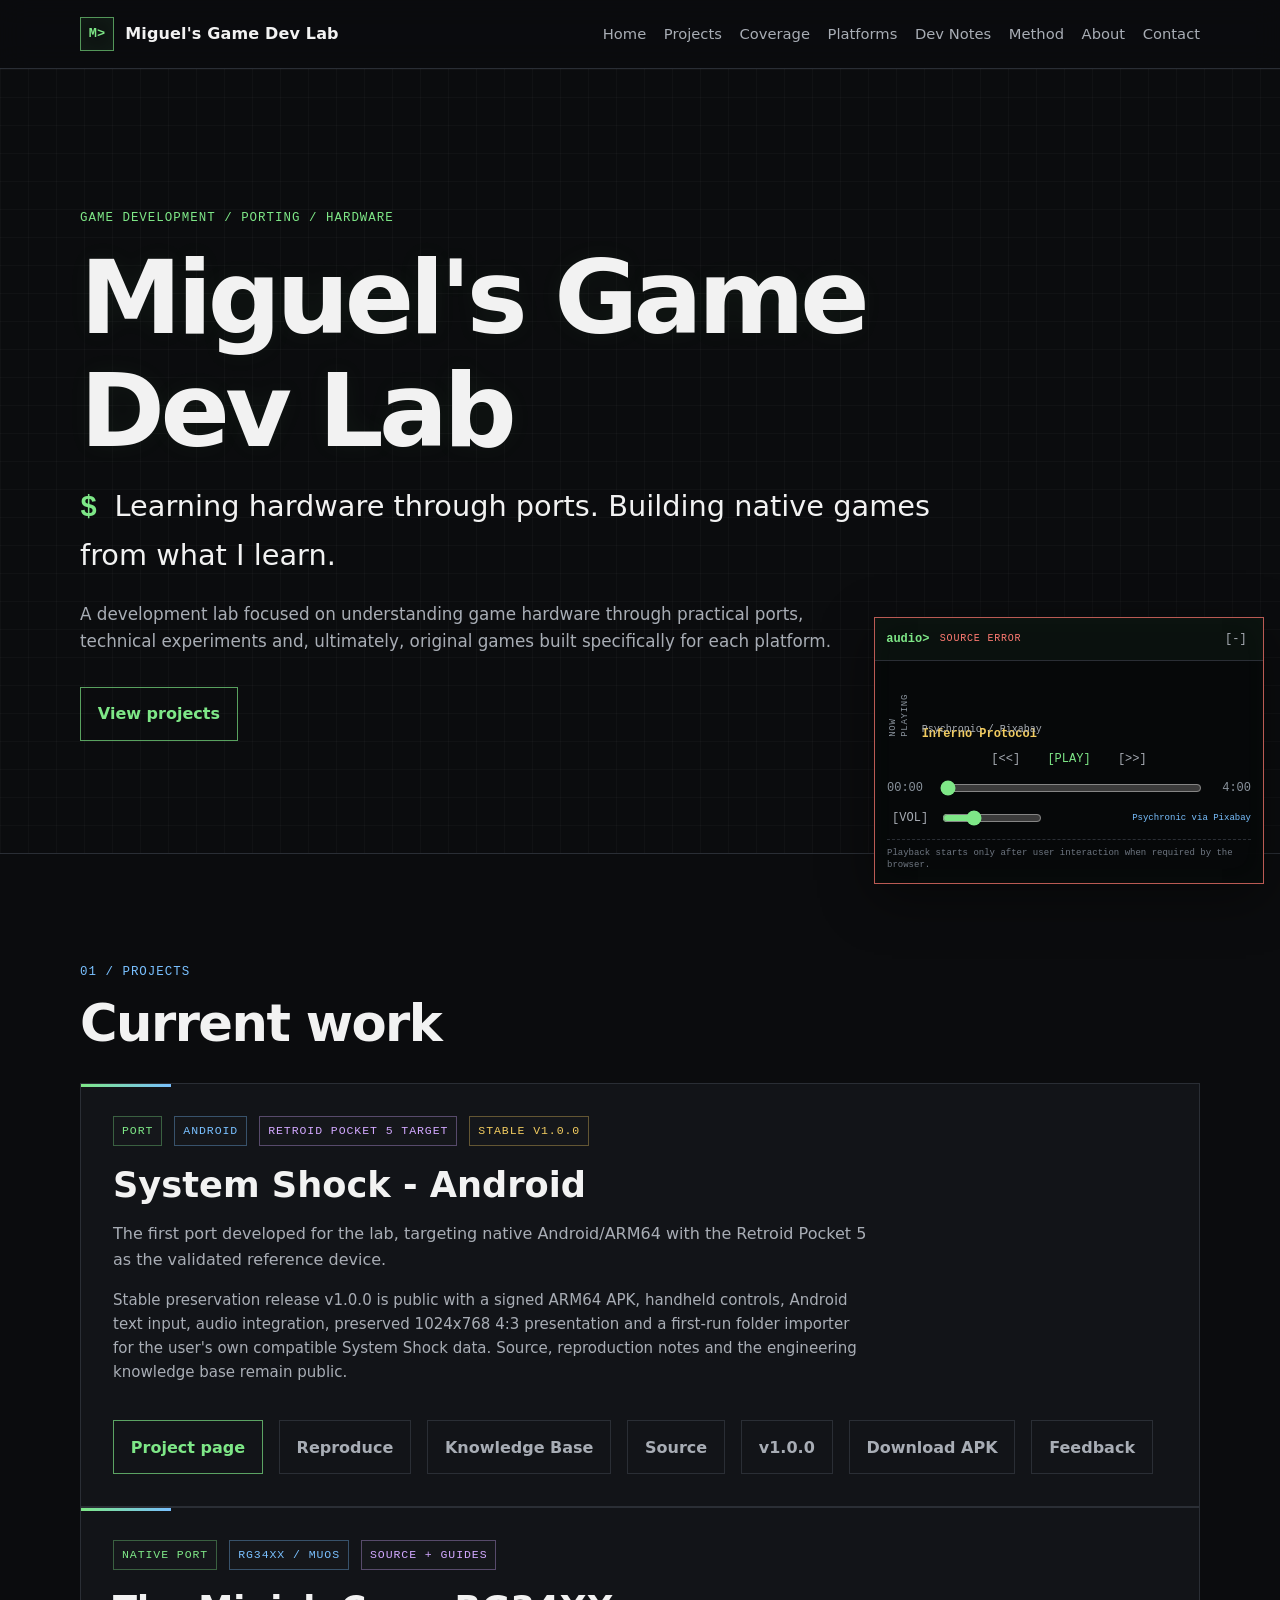
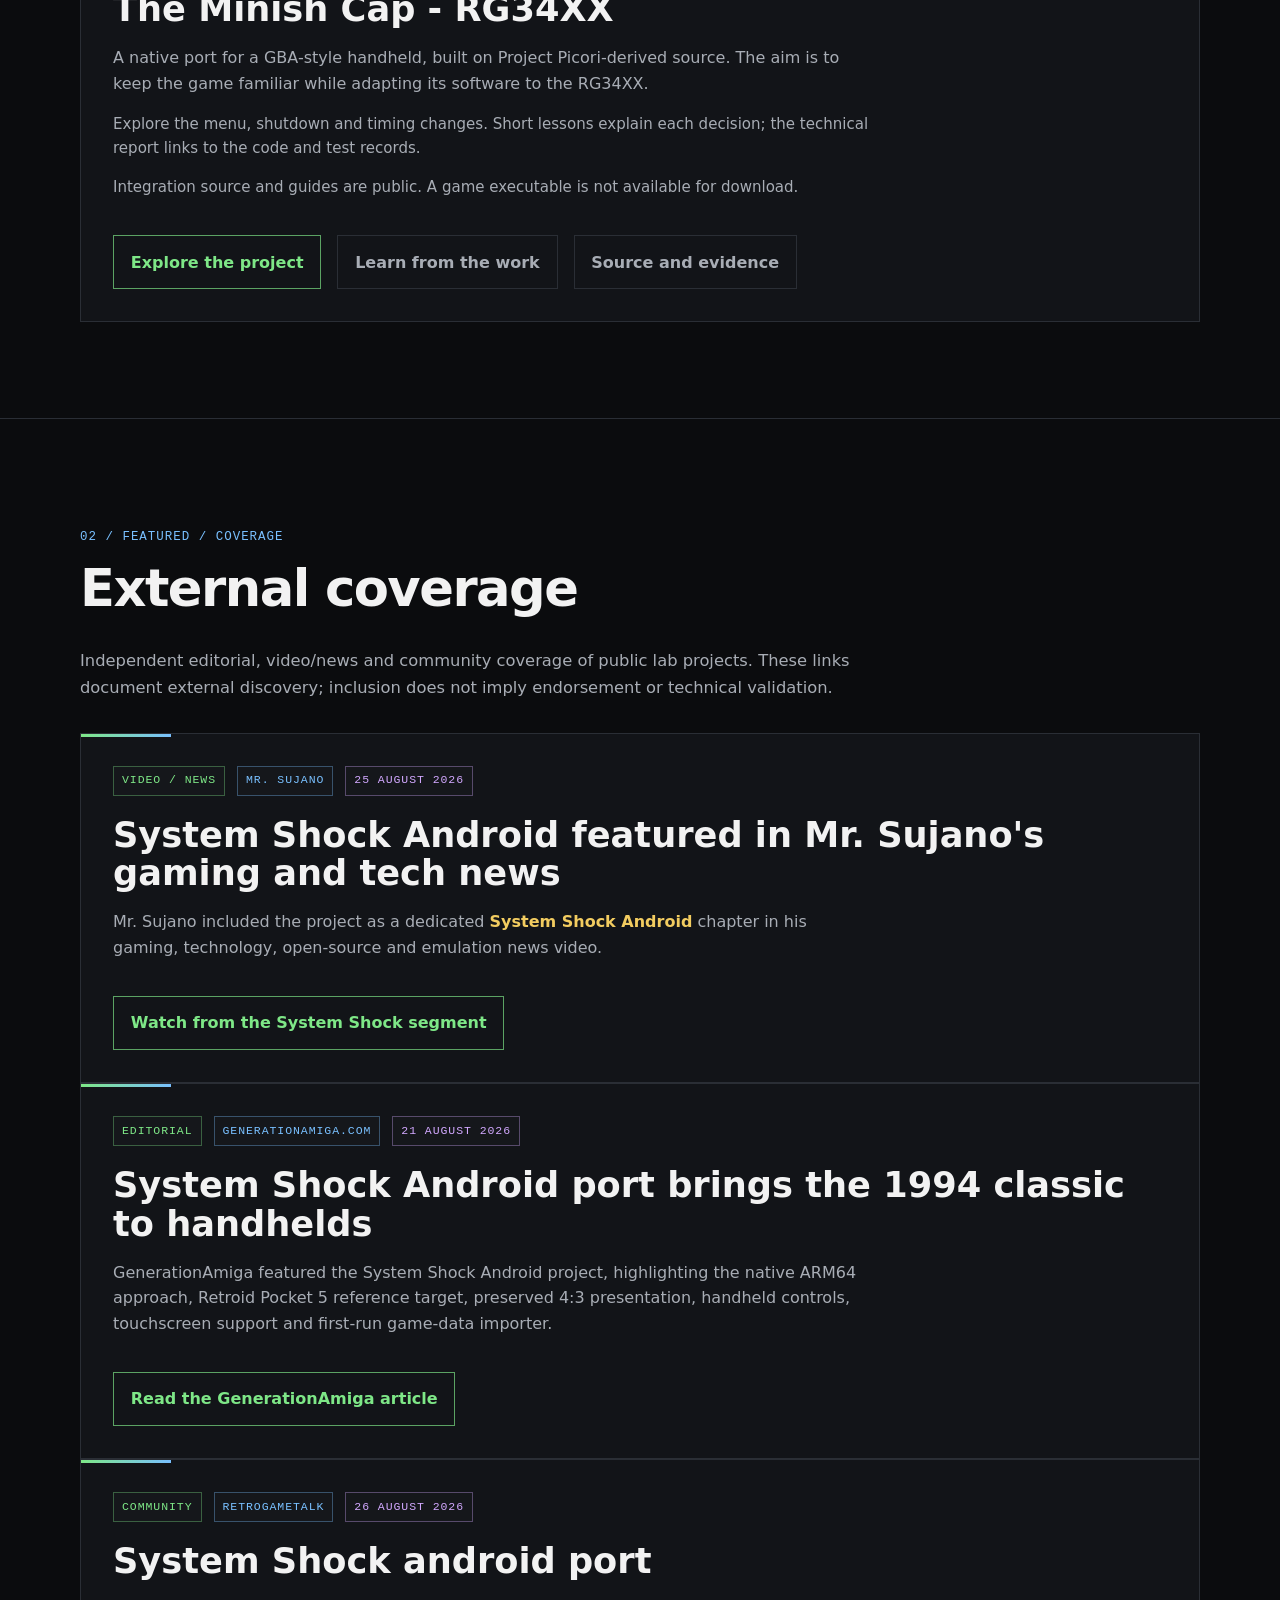
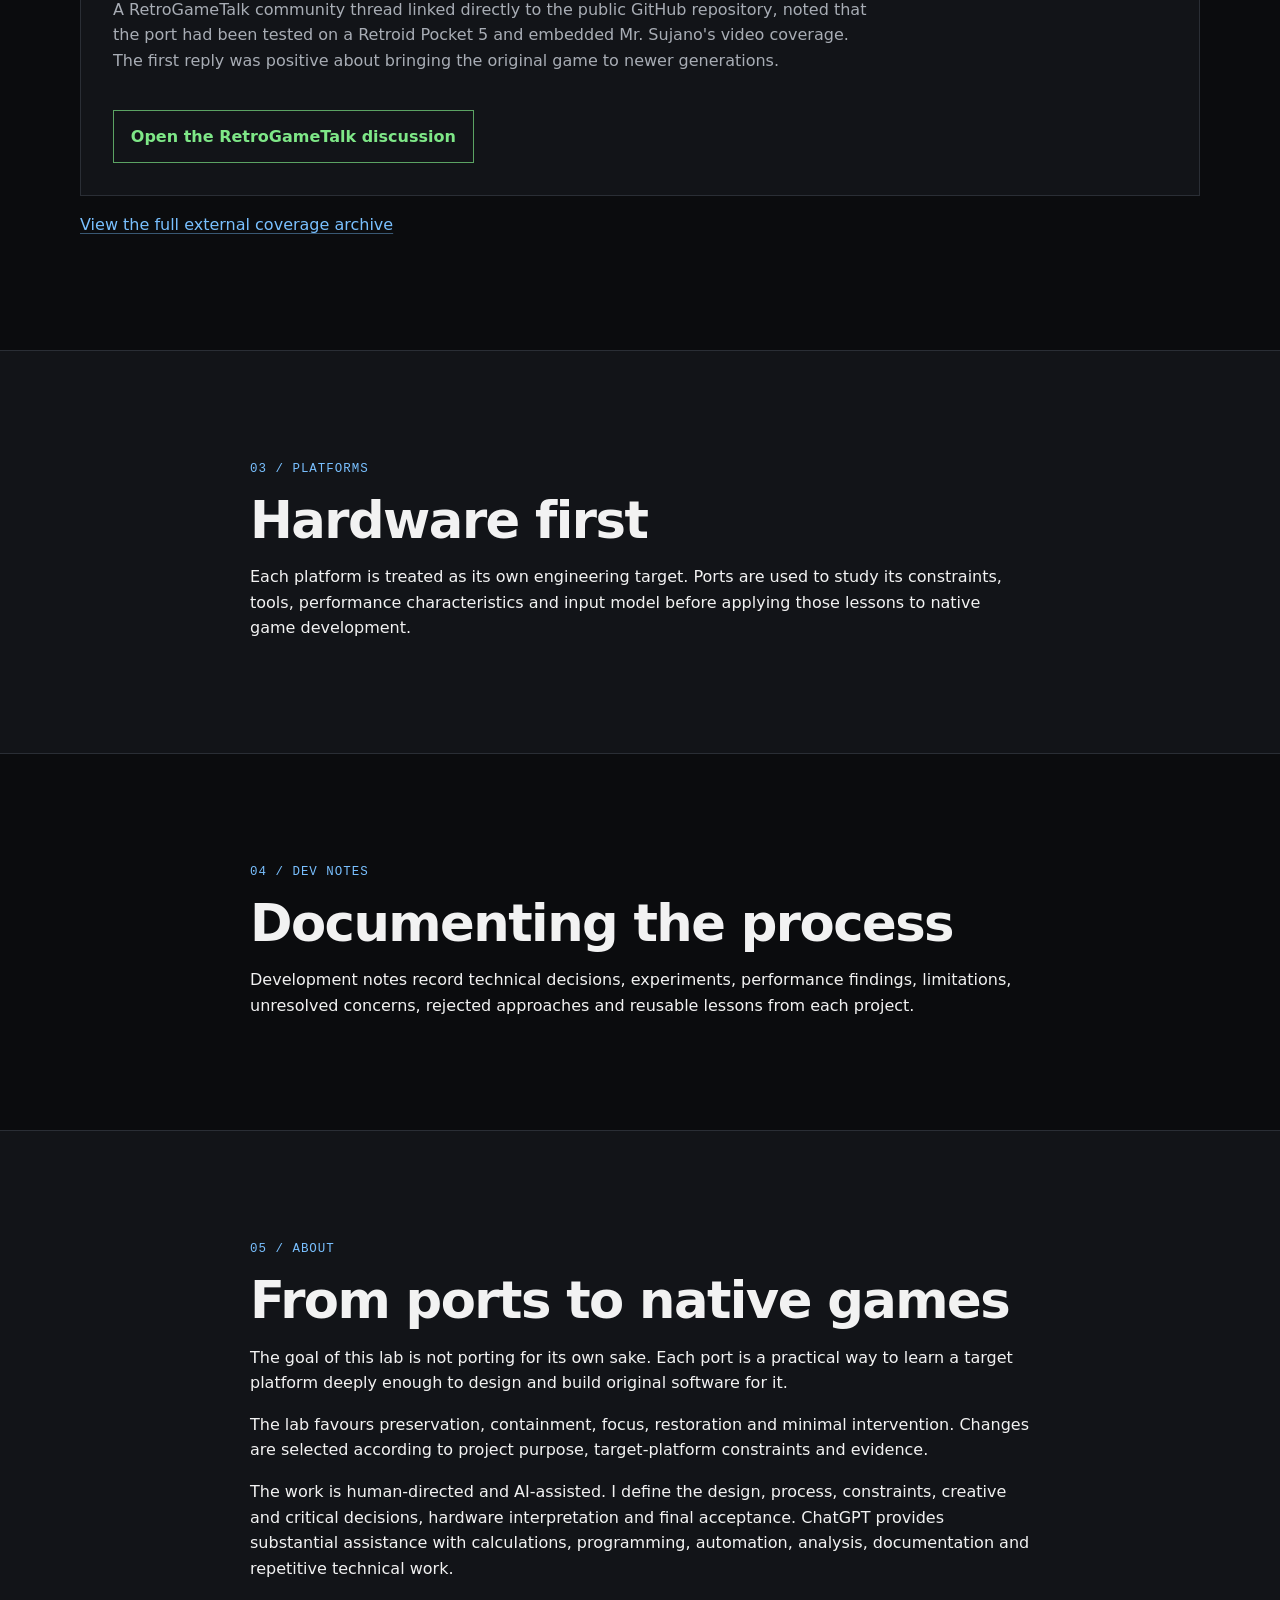
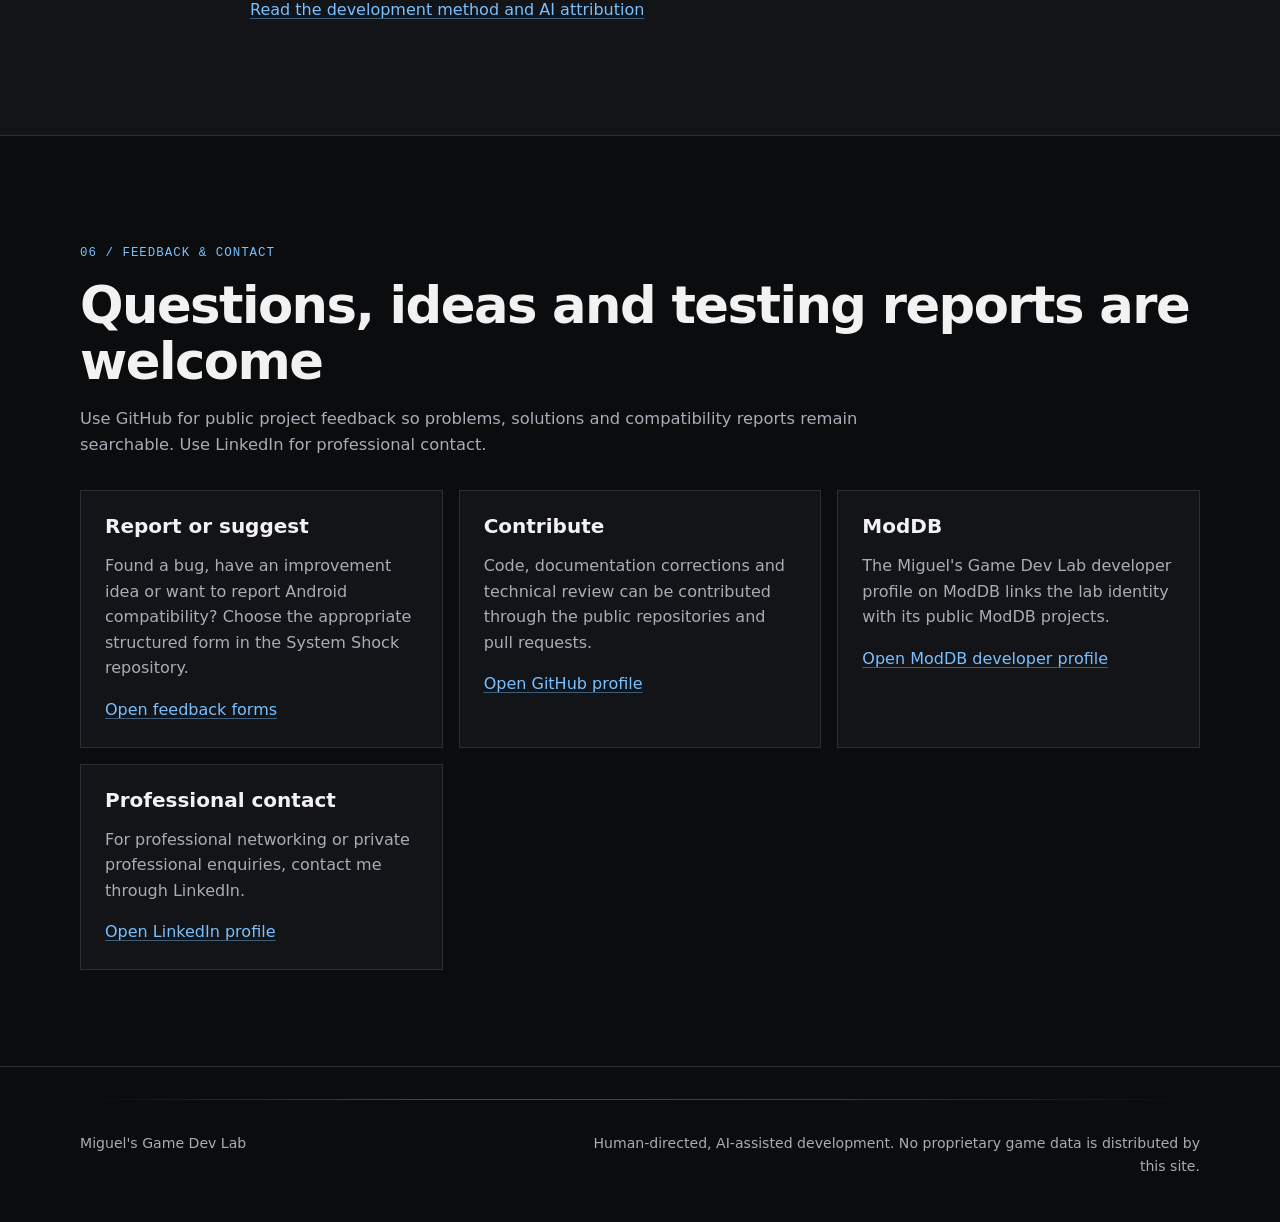
==== commit 7817622a: "Make Minish Cap pages easier to explore and learn from" ====
--- a/index.html
+++ b/index.html
@@ -58,12 +58,12 @@
           <div class="project-actions"><a class="button" href="projects/system-shock-android/">Project page</a><a class="button button-secondary" href="projects/system-shock-android/reproduce/">Reproduce</a><a class="button button-secondary" href="projects/system-shock-android/knowledge/">Knowledge Base</a><a class="button button-secondary" href="https://github.com/raposomiguel50/system-shock-android" target="_blank" rel="noopener noreferrer">Source</a><a class="button button-secondary" href="https://github.com/raposomiguel50/system-shock-android/releases/tag/v1.0.0" target="_blank" rel="noopener noreferrer">v1.0.0</a><a class="button button-secondary" href="https://github.com/raposomiguel50/system-shock-android/releases/download/v1.0.0/SystemShock-Android-v1.0.0-arm64-v8a.apk" target="_blank" rel="noopener noreferrer">Download APK</a><a class="button button-secondary" href="https://github.com/raposomiguel50/system-shock-android/issues/new/choose" target="_blank" rel="noopener noreferrer">Feedback</a></div>
         </article>
         <article class="project-card">
-          <div class="project-meta"><span>PORT</span><span>LINUX / ARM64</span><span>RG34XX-H / H700</span><span>PUBLIC SOURCE + EVIDENCE</span></div>
+          <div class="project-meta"><span>NATIVE PORT</span><span>RG34XX / muOS</span><span>SOURCE + GUIDES</span></div>
           <h3>The Minish Cap - RG34XX</h3>
-          <p>An unofficial RG34XX/H700 integration of Project Picori. The development record identifies ANBERNIC RG34XX-H with muOS as the reference target.</p>
-          <p class="project-note">The public source contains <a class="inline-link" href="https://github.com/raposomiguel50/minish-cap-rg34xx/tree/90fd77a82d579de9460f2de1167a95ec264e57c3">15 historical patches and a launcher</a>. Implemented changes include AArch64 build/link adjustments, legacy menu-hint suppression, shutdown handling and presentation scheduling. <a class="inline-link" href="https://github.com/raposomiguel50/minish-cap-rg34xx/tree/e0f8c056bb94e8112a4b142b6addce78c9deb53b/docs/evidence/2026-09-07">Dated records</a> document menu/exit checks, two timing captures and a later operator-accepted session.</p>
-          <p class="project-note">Restoration and curation are the approved policy, not a claim that original GBA gameplay bugs have been fixed. The technical report distinguishes changes, observations and unresolved diagnostics. No measured energy-saving or complete-rebuild result is claimed. No ROM, extracted Nintendo assets or public V1 executable is included.</p>
-          <div class="project-actions"><a class="button" href="projects/minish-cap-rg34xx/">Project page</a><a class="button button-secondary" href="https://github.com/raposomiguel50/minish-cap-rg34xx/blob/main/docs/TECHNICAL_REPORT.md" target="_blank" rel="noopener noreferrer">Technical report</a><a class="button button-secondary" href="projects/minish-cap-rg34xx/knowledge/">Knowledge</a><a class="button button-secondary" href="projects/minish-cap-rg34xx/reproduce/">Reproduce</a><a class="button button-secondary" href="https://github.com/raposomiguel50/minish-cap-rg34xx" target="_blank" rel="noopener noreferrer">Source</a><a class="button button-secondary" href="https://github.com/raposomiguel50/minish-cap-rg34xx/blob/main/docs/PHILOSOPHY.md" target="_blank" rel="noopener noreferrer">Philosophy</a><a class="button button-secondary" href="https://github.com/raposomiguel50/minish-cap-rg34xx/blob/main/docs/PORTMASTER_STATUS.md" target="_blank" rel="noopener noreferrer">PortMaster status</a></div>
+          <p>A native port for a GBA-style handheld, built on Project Picori-derived source. The aim is to keep the game familiar while adapting its software to the RG34XX.</p>
+          <p class="project-note">Explore the menu, shutdown and timing changes. Short lessons explain each decision; the technical report links to the code and test records.</p>
+          <p class="project-note">Integration source and guides are public. A game executable is not available for download.</p>
+          <div class="project-actions"><a class="button" href="projects/minish-cap-rg34xx/">Explore the project</a><a class="button button-secondary" href="projects/minish-cap-rg34xx/knowledge/">Learn from the work</a><a class="button button-secondary" href="https://github.com/raposomiguel50/minish-cap-rg34xx">Source and evidence</a></div>
         </article>
       </div>
     </section>
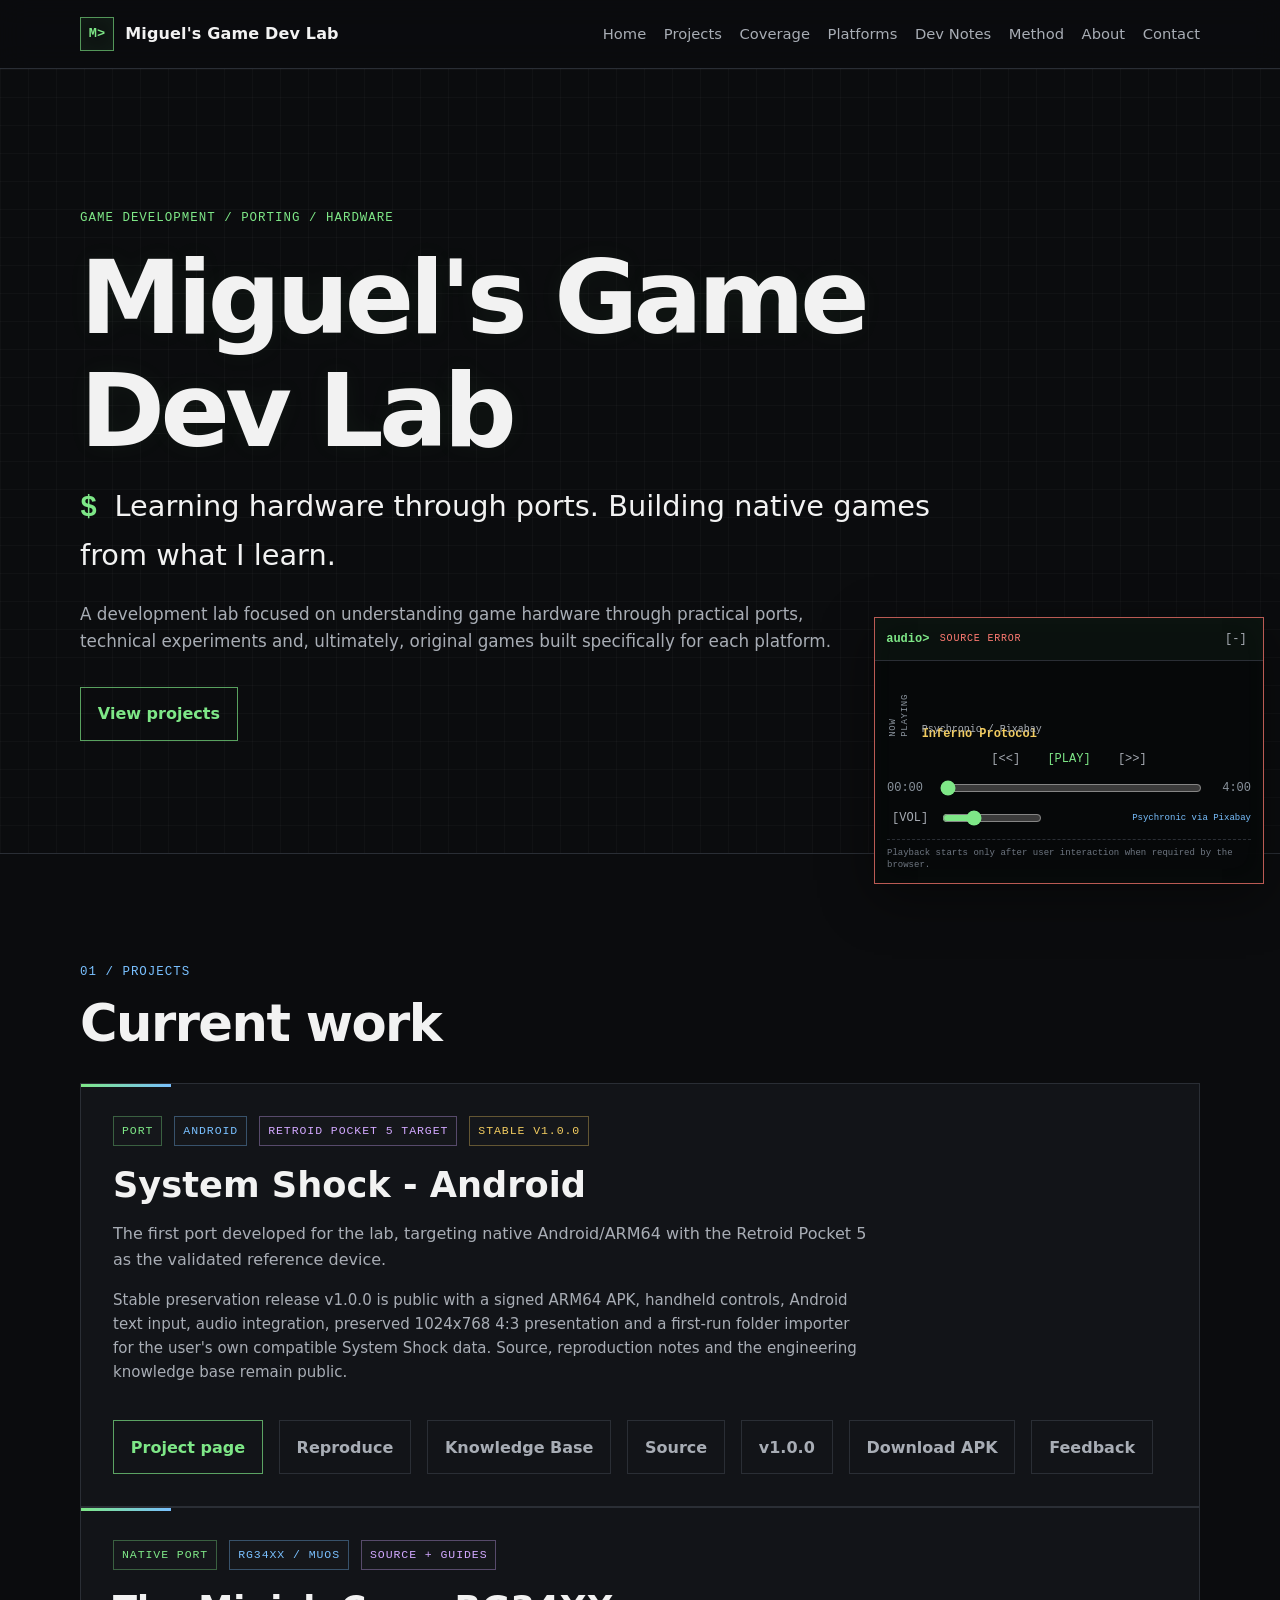
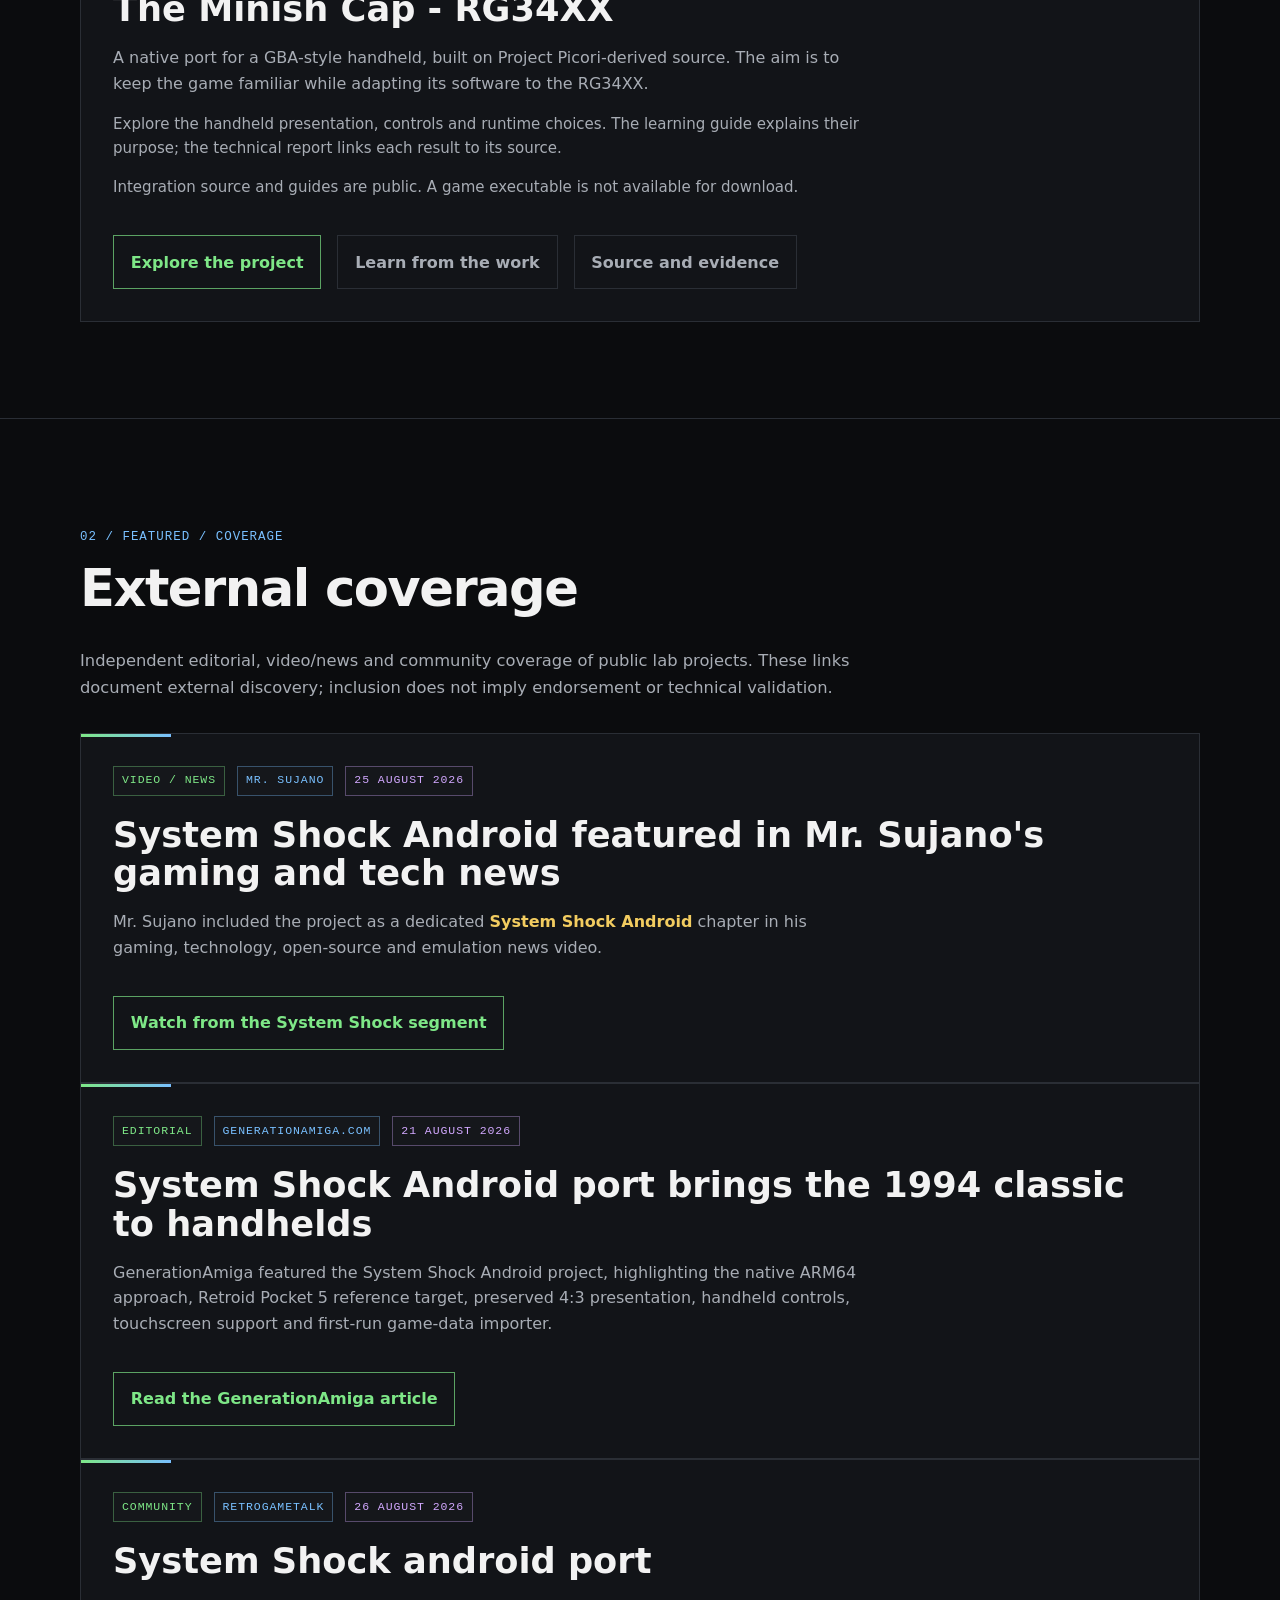
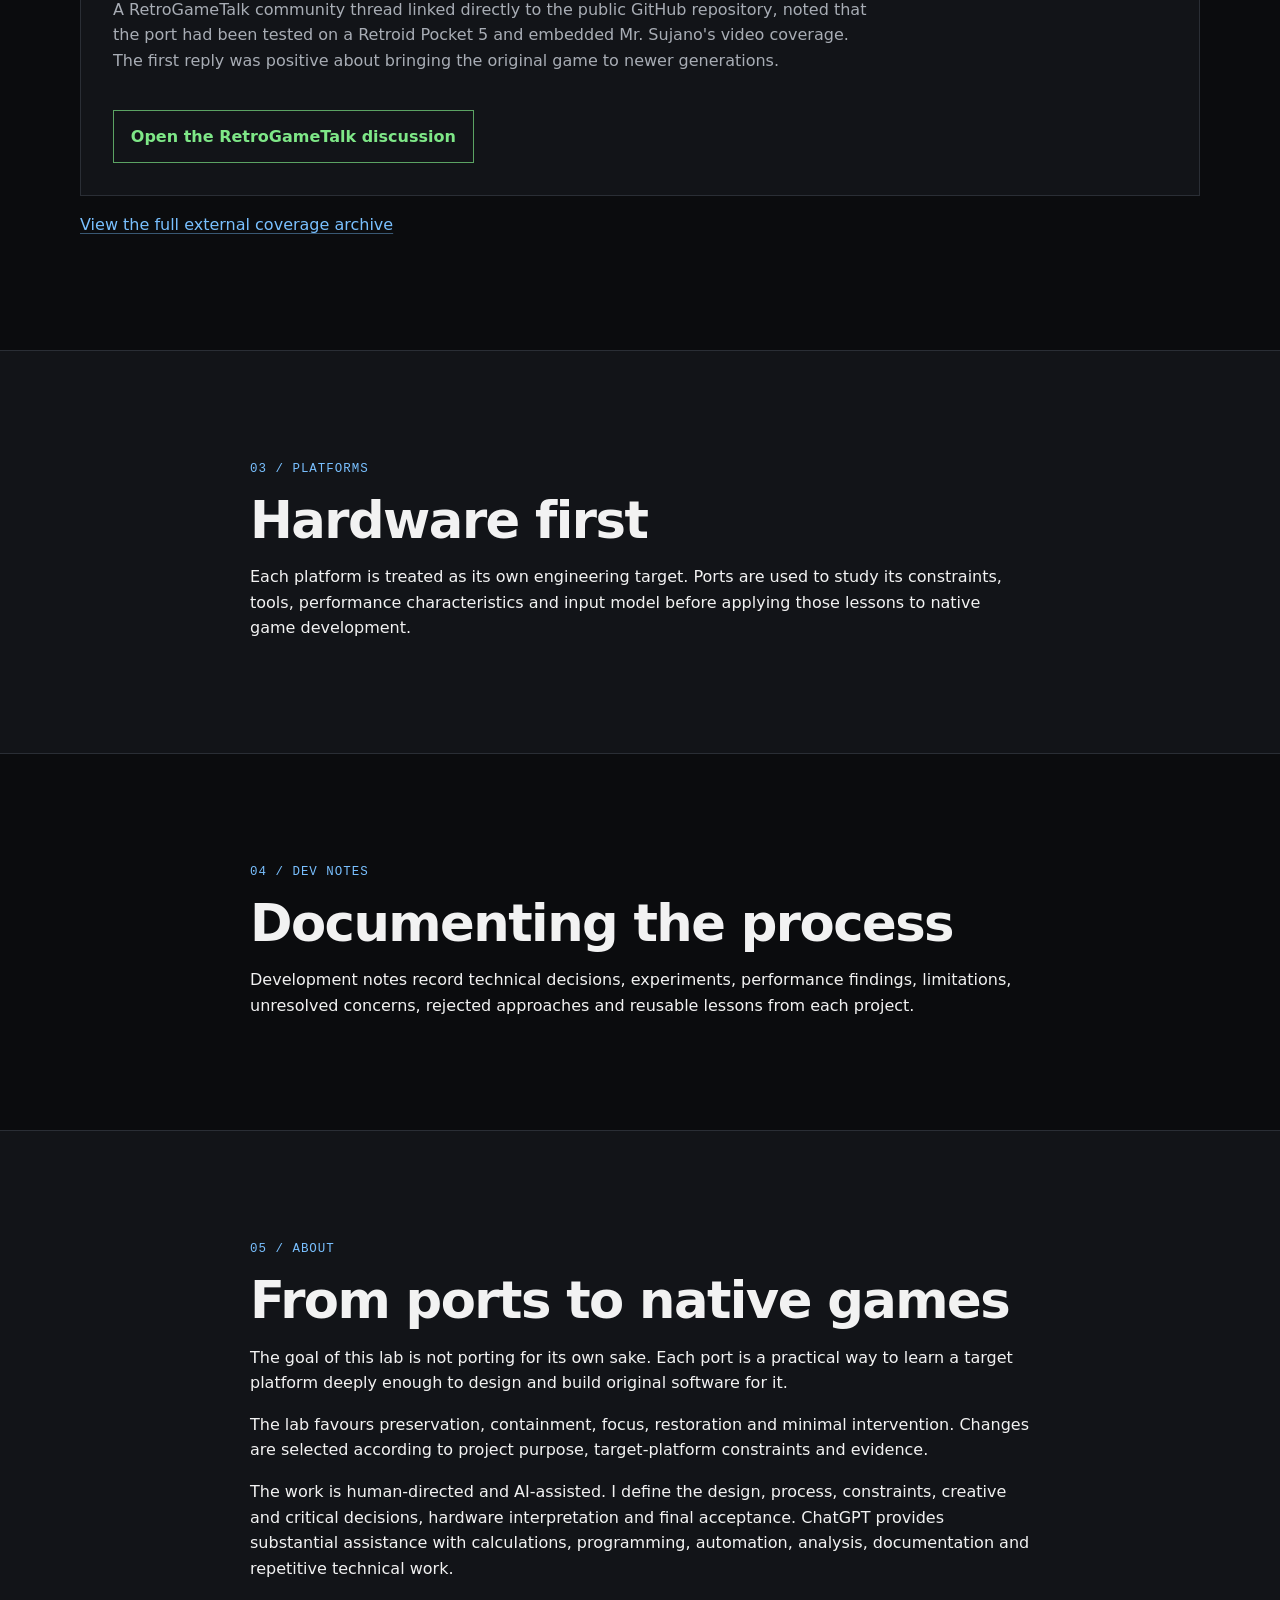
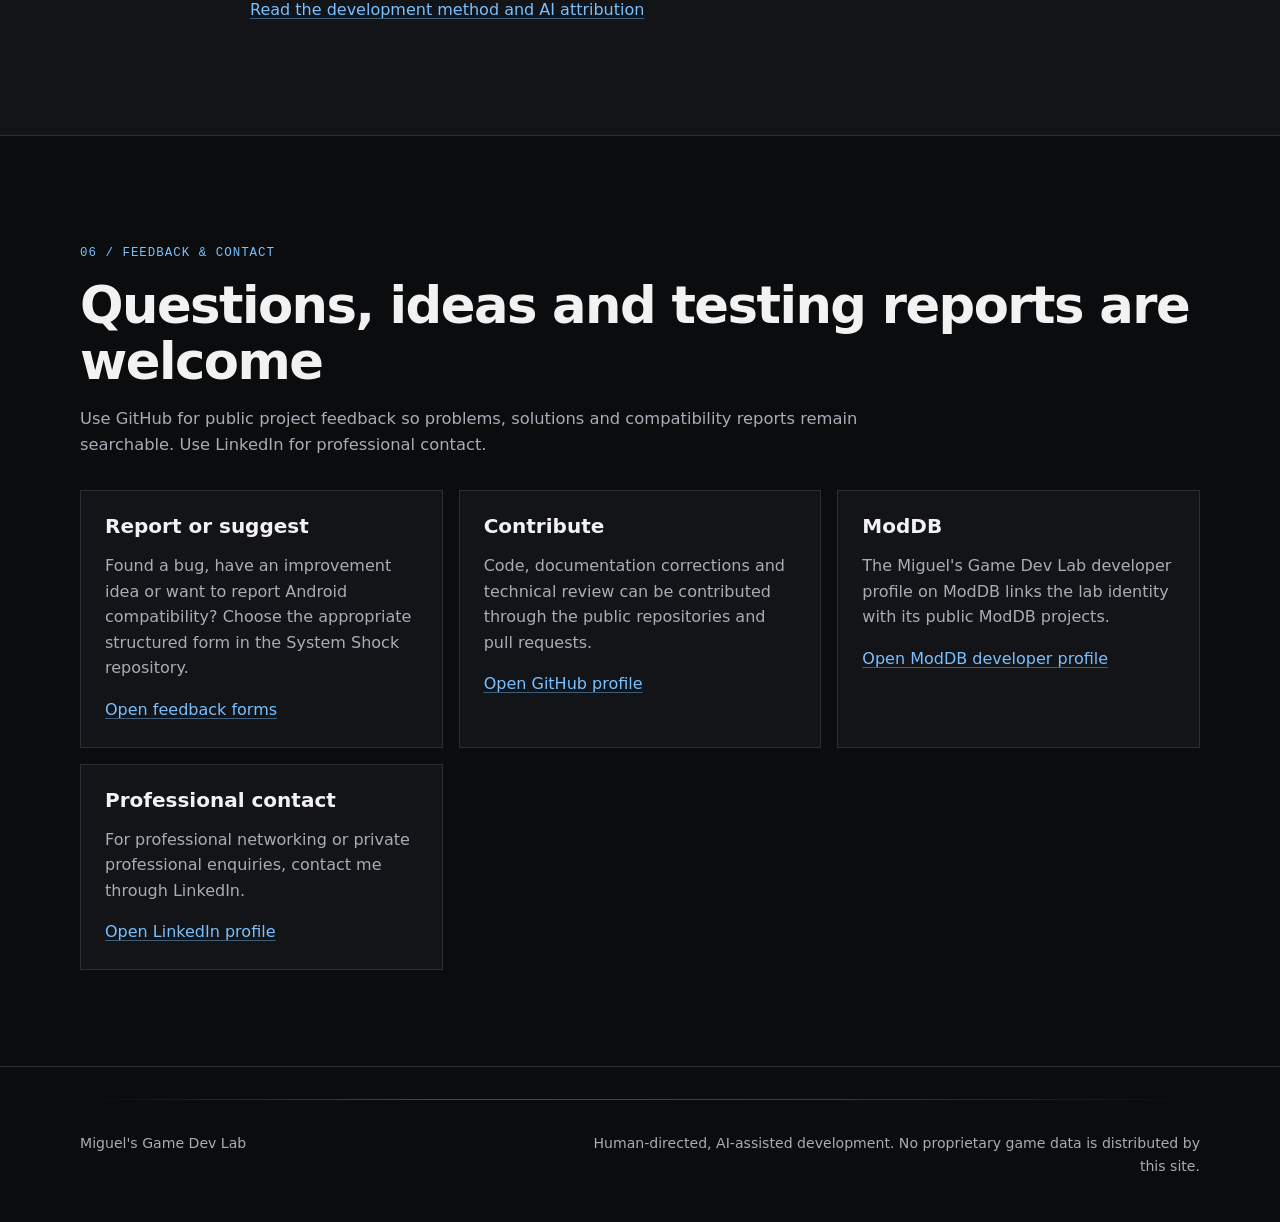
==== commit ec4db2d1: "Explain the handheld experience instead of provisional interface labels" ====
--- a/index.html
+++ b/index.html
@@ -61,7 +61,7 @@
           <div class="project-meta"><span>NATIVE PORT</span><span>RG34XX / muOS</span><span>SOURCE + GUIDES</span></div>
           <h3>The Minish Cap - RG34XX</h3>
           <p>A native port for a GBA-style handheld, built on Project Picori-derived source. The aim is to keep the game familiar while adapting its software to the RG34XX.</p>
-          <p class="project-note">Explore the menu, shutdown and timing changes. Short lessons explain each decision; the technical report links to the code and test records.</p>
+          <p class="project-note">Explore the handheld presentation, controls and runtime choices. The learning guide explains their purpose; the technical report links each result to its source.</p>
           <p class="project-note">Integration source and guides are public. A game executable is not available for download.</p>
           <div class="project-actions"><a class="button" href="projects/minish-cap-rg34xx/">Explore the project</a><a class="button button-secondary" href="projects/minish-cap-rg34xx/knowledge/">Learn from the work</a><a class="button button-secondary" href="https://github.com/raposomiguel50/minish-cap-rg34xx">Source and evidence</a></div>
         </article>
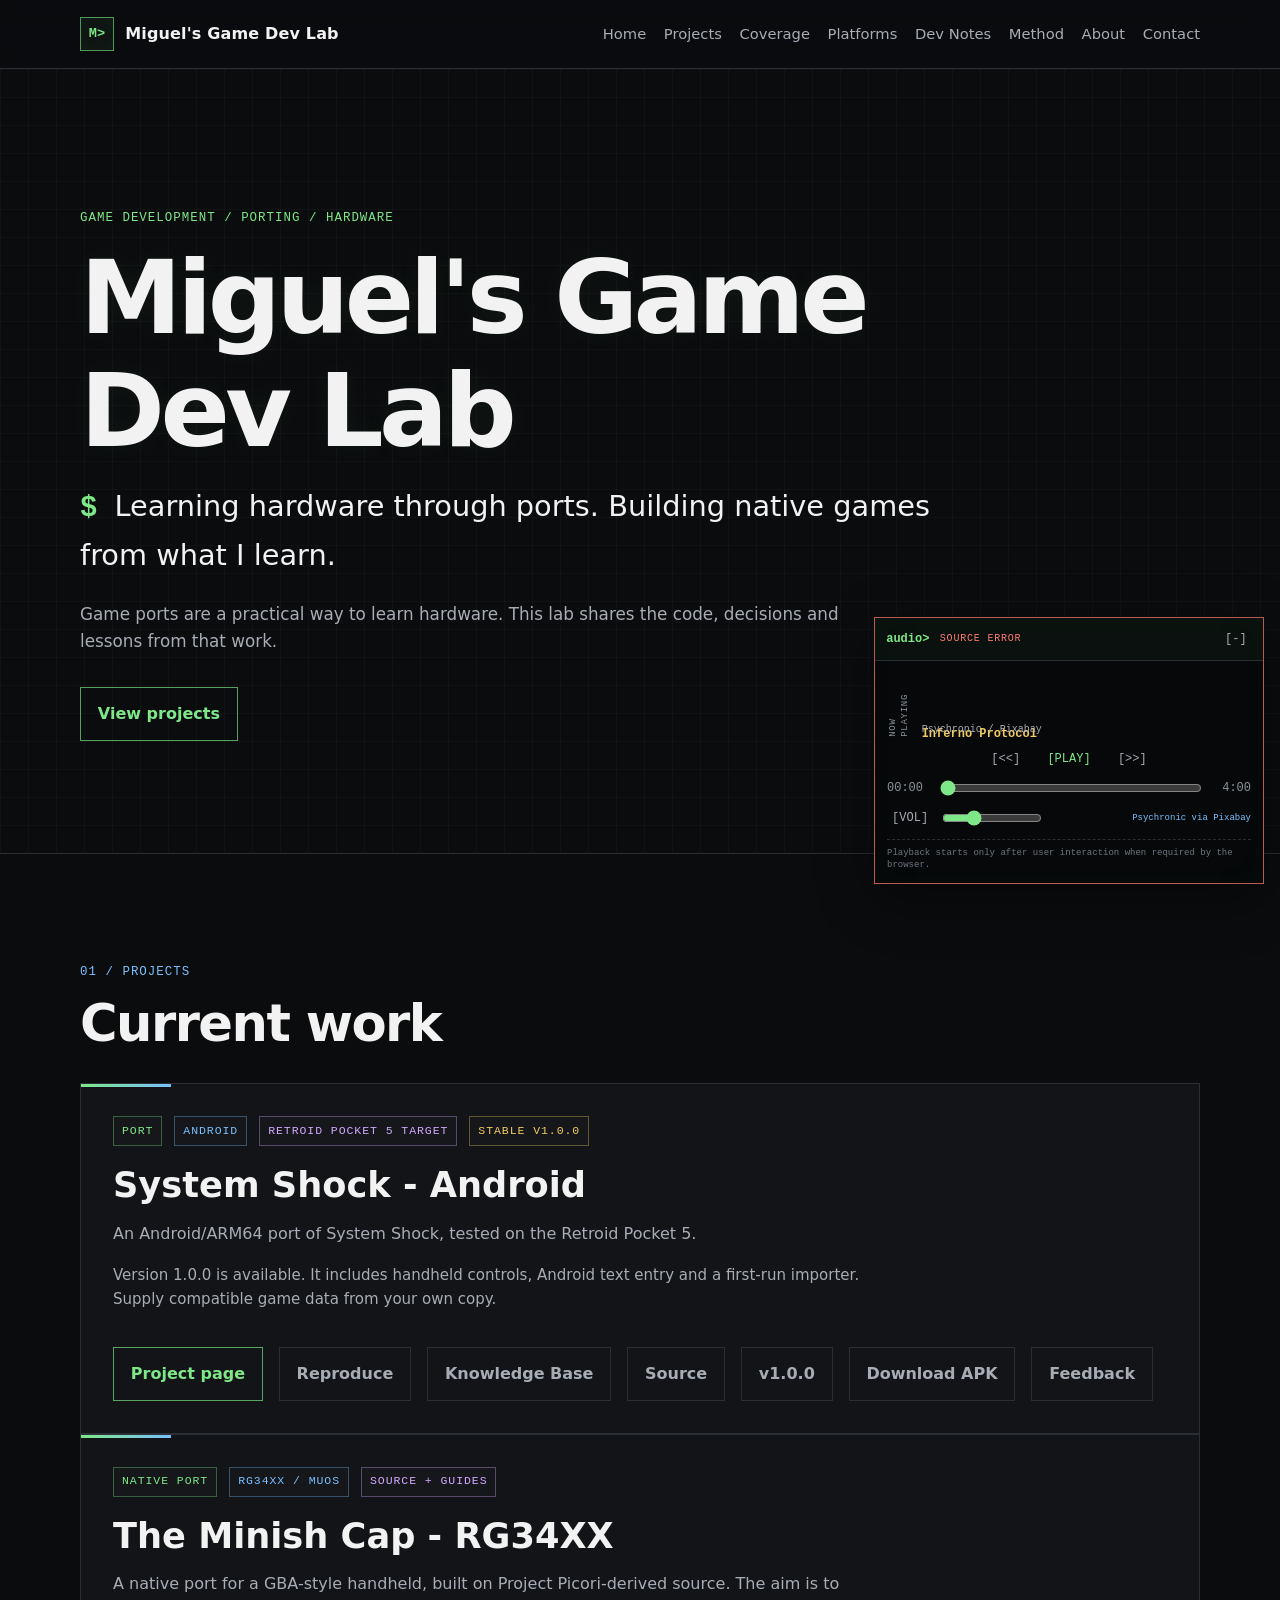
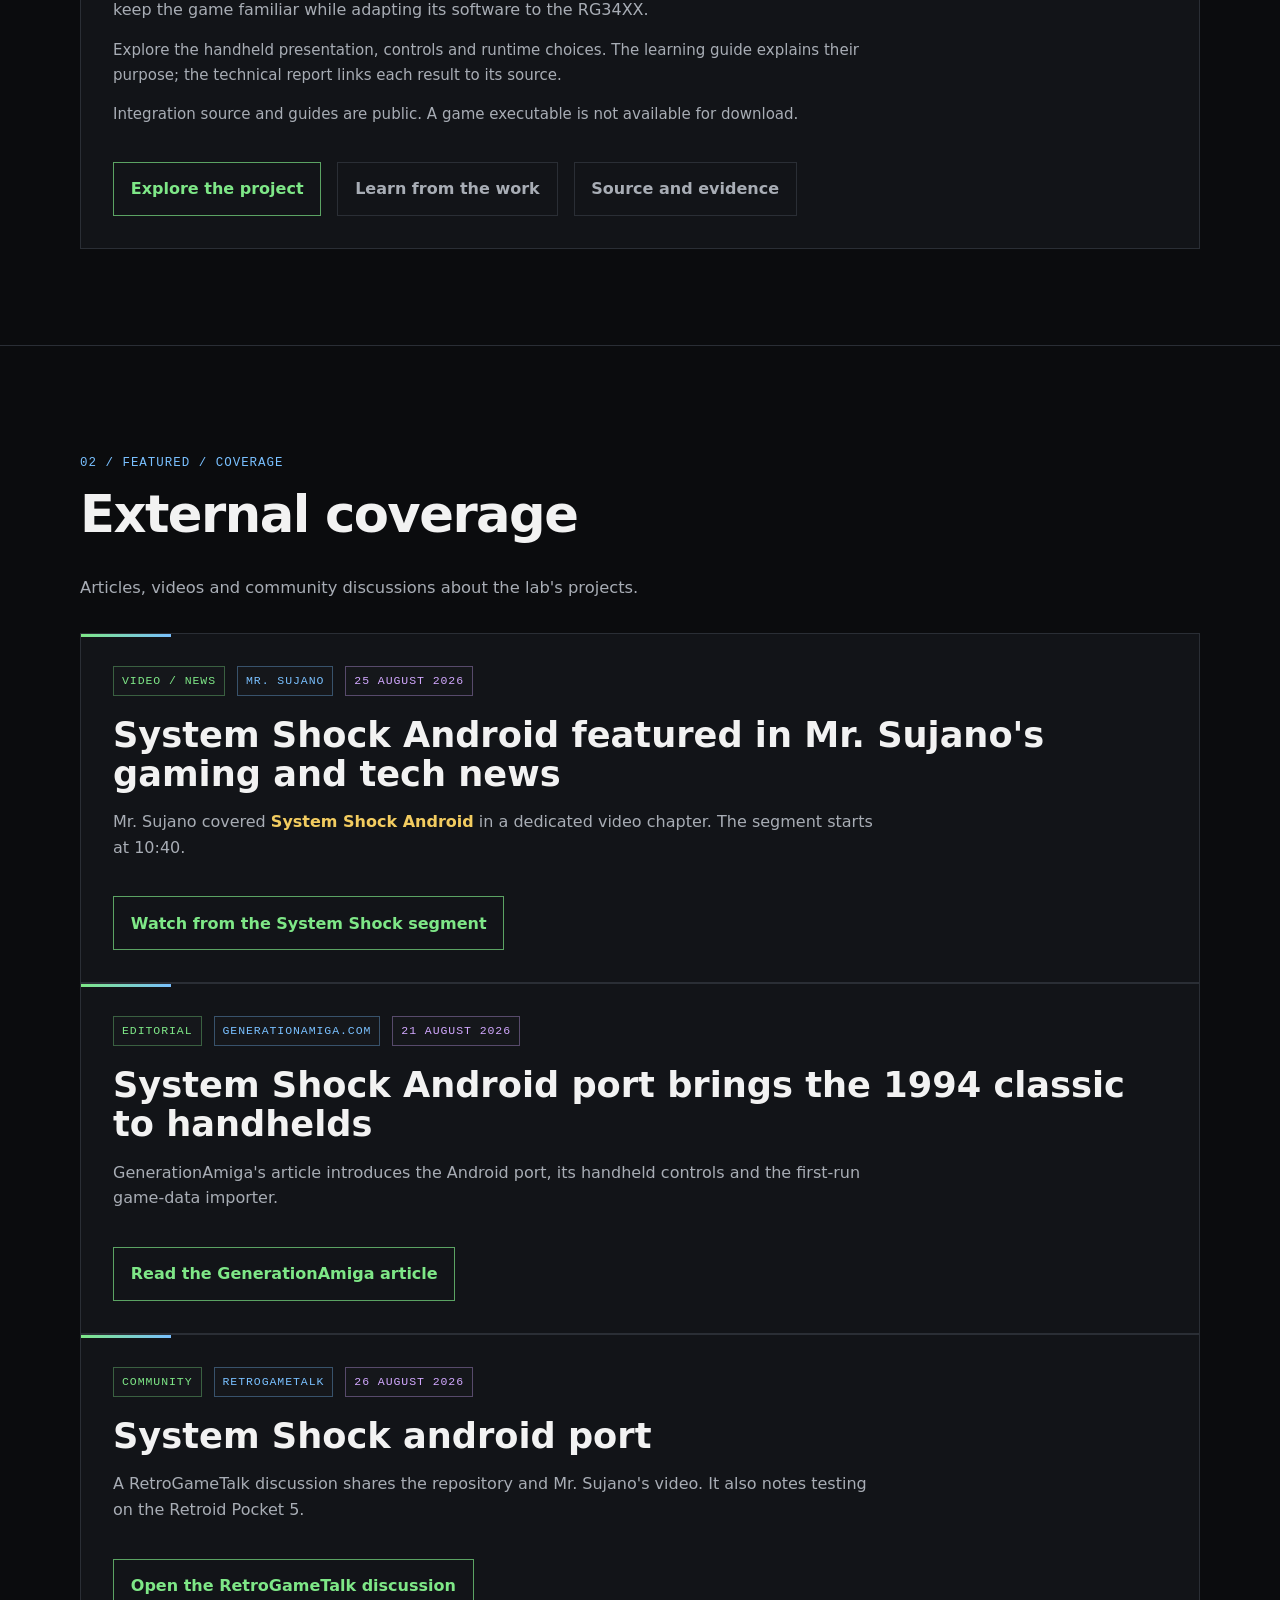
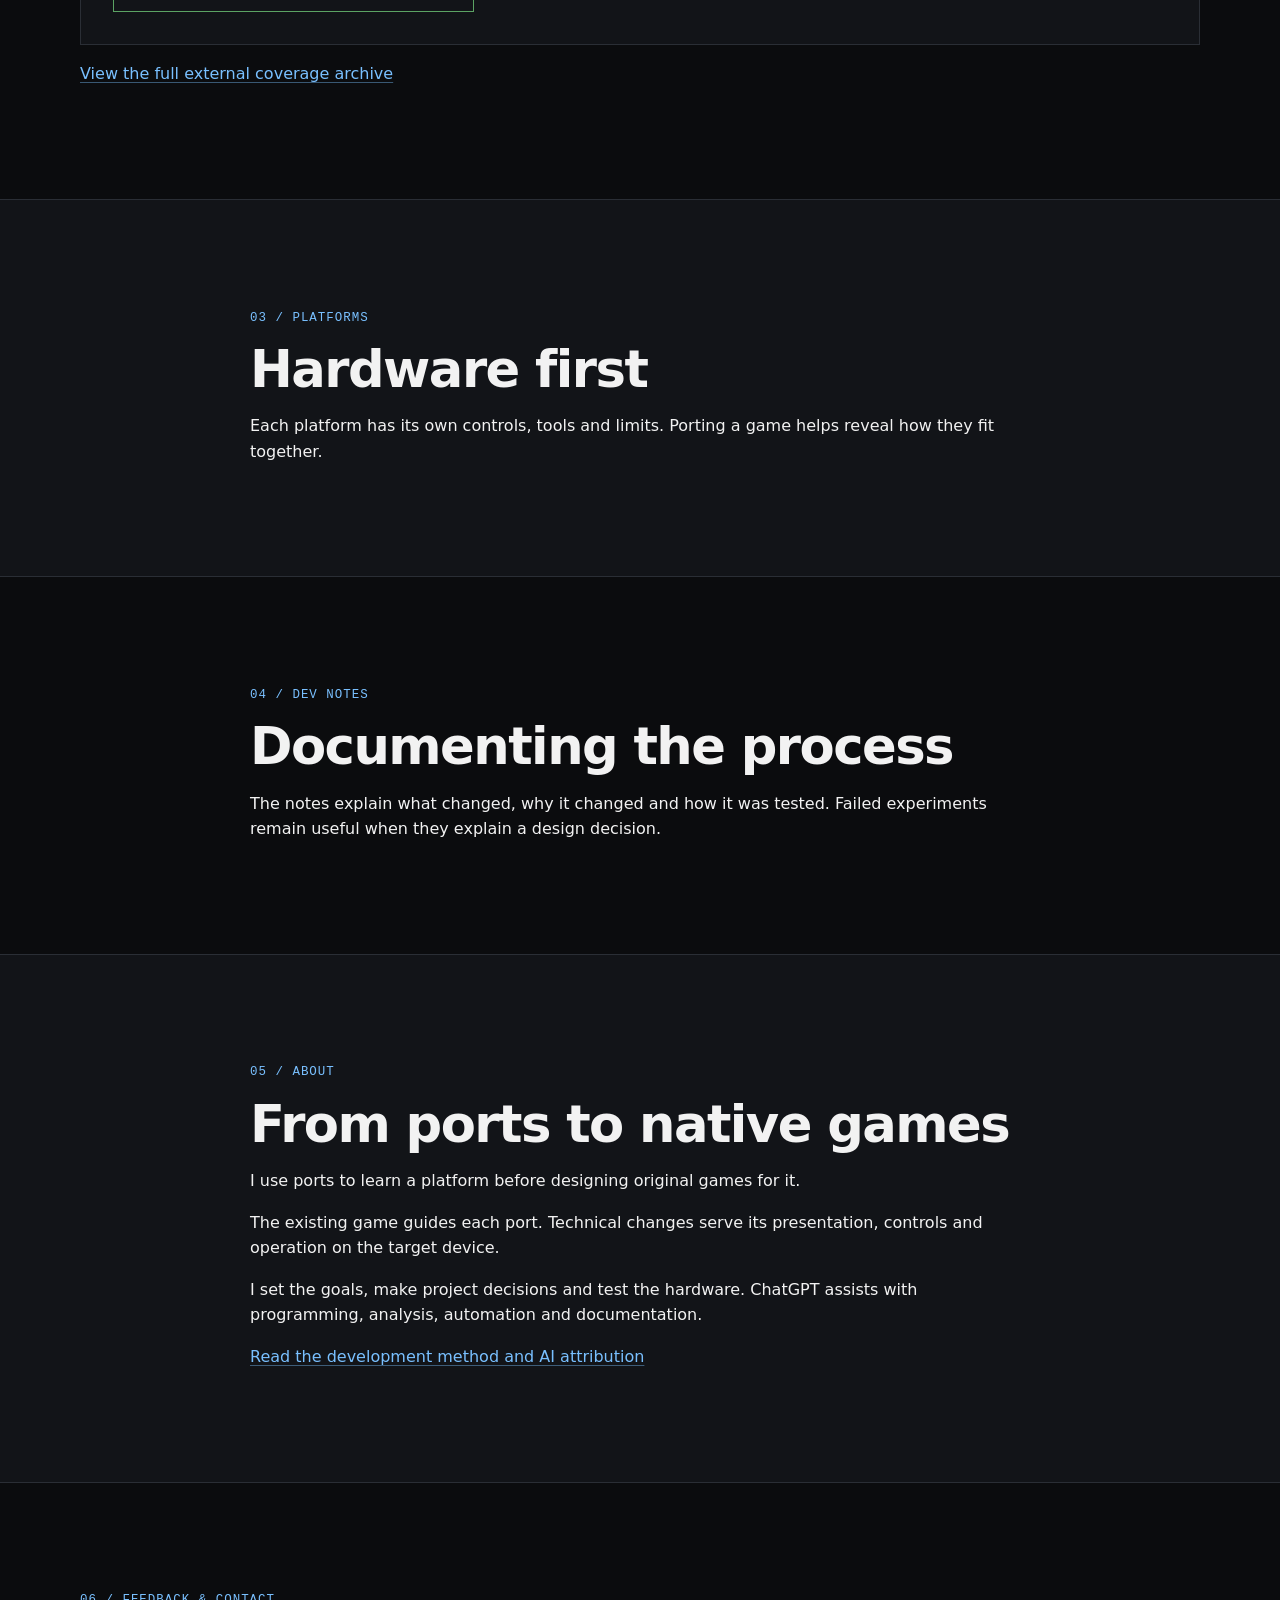
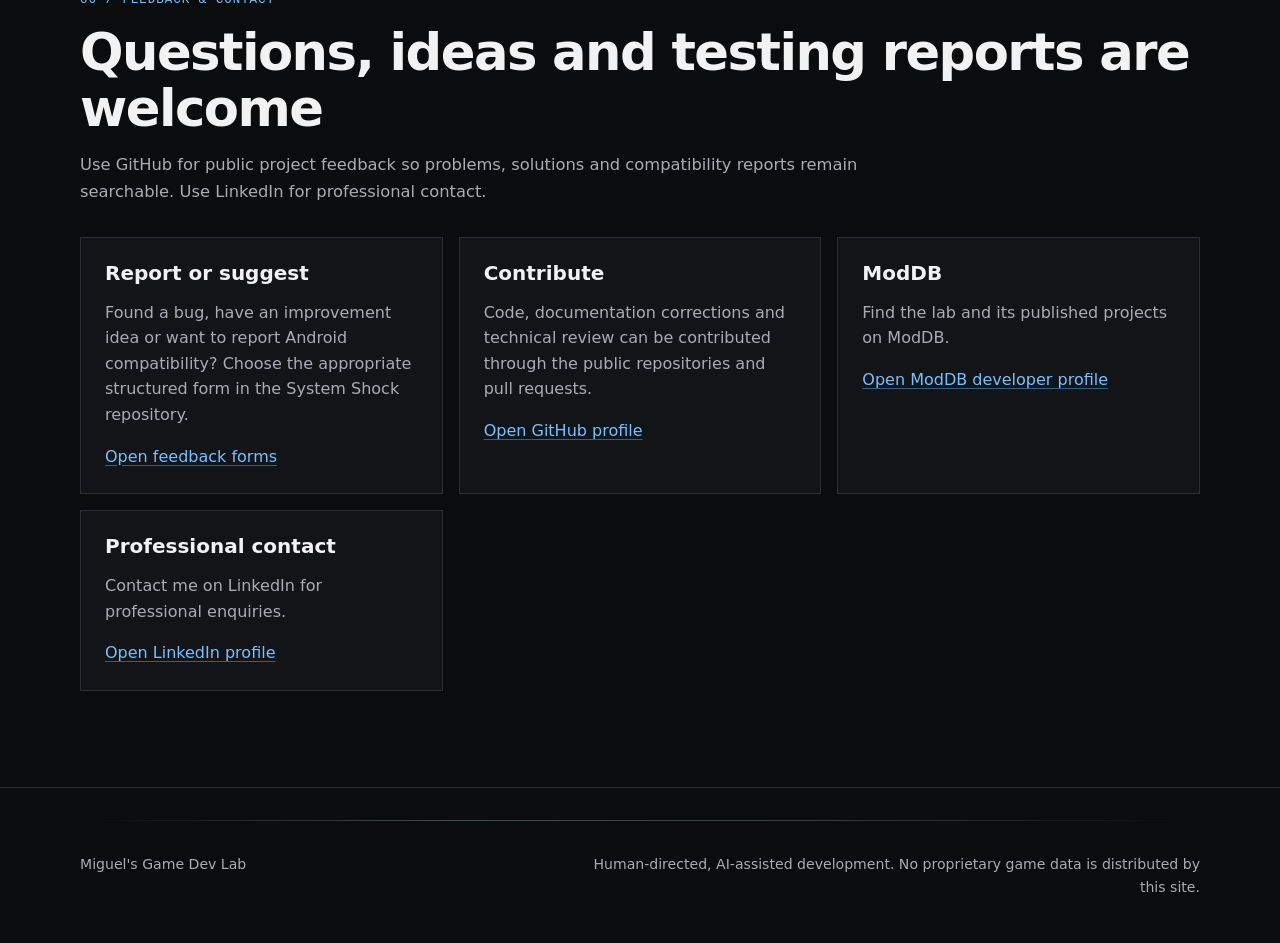
==== commit e2973d59: "Simplify project copy and align System Shock knowledge with stable v1" ====
--- a/index.html
+++ b/index.html
@@ -42,7 +42,7 @@
         <p class="eyebrow">GAME DEVELOPMENT / PORTING / HARDWARE</p>
         <h1>Miguel's Game Dev Lab</h1>
         <p class="tagline">Learning hardware through ports. Building native games from what I learn.</p>
-        <p class="intro">A development lab focused on understanding game hardware through practical ports, technical experiments and, ultimately, original games built specifically for each platform.</p>
+        <p class="intro">Game ports are a practical way to learn hardware. This lab shares the code, decisions and lessons from that work.</p>
         <a class="button" href="#projects">View projects</a>
       </div>
     </section>
@@ -53,8 +53,8 @@
         <article class="project-card">
           <div class="project-meta"><span>PORT</span><span>ANDROID</span><span>RETROID POCKET 5 TARGET</span><span>STABLE v1.0.0</span></div>
           <h3>System Shock - Android</h3>
-          <p>The first port developed for the lab, targeting native Android/ARM64 with the Retroid Pocket 5 as the validated reference device.</p>
-          <p class="project-note">Stable preservation release v1.0.0 is public with a signed ARM64 APK, handheld controls, Android text input, audio integration, preserved 1024x768 4:3 presentation and a first-run folder importer for the user's own compatible System Shock data. Source, reproduction notes and the engineering knowledge base remain public.</p>
+          <p>An Android/ARM64 port of System Shock, tested on the Retroid Pocket 5.</p>
+          <p class="project-note">Version 1.0.0 is available. It includes handheld controls, Android text entry and a first-run importer. Supply compatible game data from your own copy.</p>
           <div class="project-actions"><a class="button" href="projects/system-shock-android/">Project page</a><a class="button button-secondary" href="projects/system-shock-android/reproduce/">Reproduce</a><a class="button button-secondary" href="projects/system-shock-android/knowledge/">Knowledge Base</a><a class="button button-secondary" href="https://github.com/raposomiguel50/system-shock-android" target="_blank" rel="noopener noreferrer">Source</a><a class="button button-secondary" href="https://github.com/raposomiguel50/system-shock-android/releases/tag/v1.0.0" target="_blank" rel="noopener noreferrer">v1.0.0</a><a class="button button-secondary" href="https://github.com/raposomiguel50/system-shock-android/releases/download/v1.0.0/SystemShock-Android-v1.0.0-arm64-v8a.apk" target="_blank" rel="noopener noreferrer">Download APK</a><a class="button button-secondary" href="https://github.com/raposomiguel50/system-shock-android/issues/new/choose" target="_blank" rel="noopener noreferrer">Feedback</a></div>
         </article>
         <article class="project-card">
@@ -71,23 +71,23 @@
     <section class="section" id="press">
       <div class="container">
         <div class="section-heading"><p class="section-kicker">02 / FEATURED / COVERAGE</p><h2>External coverage</h2></div>
-        <p class="section-intro">Independent editorial, video/news and community coverage of public lab projects. These links document external discovery; inclusion does not imply endorsement or technical validation.</p>
+        <p class="section-intro">Articles, videos and community discussions about the lab's projects.</p>
         <article class="project-card">
           <div class="project-meta"><span>VIDEO / NEWS</span><span>MR. SUJANO</span><span>25 AUGUST 2026</span></div>
           <h3>System Shock Android featured in Mr. Sujano's gaming and tech news</h3>
-          <p>Mr. Sujano included the project as a dedicated <strong>System Shock Android</strong> chapter in his gaming, technology, open-source and emulation news video.</p>
+          <p>Mr. Sujano covered <strong>System Shock Android</strong> in a dedicated video chapter. The segment starts at 10:40.</p>
           <div class="project-actions"><a class="button" href="https://www.youtube.com/watch?v=cLREnxvoD90&amp;t=640s" target="_blank" rel="noopener noreferrer">Watch from the System Shock segment</a></div>
         </article>
         <article class="project-card">
           <div class="project-meta"><span>EDITORIAL</span><span>GENERATIONAMIGA.COM</span><span>21 AUGUST 2026</span></div>
           <h3>System Shock Android port brings the 1994 classic to handhelds</h3>
-          <p>GenerationAmiga featured the System Shock Android project, highlighting the native ARM64 approach, Retroid Pocket 5 reference target, preserved 4:3 presentation, handheld controls, touchscreen support and first-run game-data importer.</p>
+          <p>GenerationAmiga's article introduces the Android port, its handheld controls and the first-run game-data importer.</p>
           <div class="project-actions"><a class="button" href="https://www.generationamiga.com/2026/08/21/system-shock-android-port-brings-the-1994-classic-to-handhelds/" target="_blank" rel="noopener noreferrer">Read the GenerationAmiga article</a></div>
         </article>
         <article class="project-card">
           <div class="project-meta"><span>COMMUNITY</span><span>RETROGAMETALK</span><span>26 AUGUST 2026</span></div>
           <h3>System Shock android port</h3>
-          <p>A RetroGameTalk community thread linked directly to the public GitHub repository, noted that the port had been tested on a Retroid Pocket 5 and embedded Mr. Sujano's video coverage. The first reply was positive about bringing the original game to newer generations.</p>
+          <p>A RetroGameTalk discussion shares the repository and Mr. Sujano's video. It also notes testing on the Retroid Pocket 5.</p>
           <div class="project-actions"><a class="button" href="https://retrogametalk.com/threads/system-shock-android-port.27861/" target="_blank" rel="noopener noreferrer">Open the RetroGameTalk discussion</a></div>
         </article>
         <p><a class="inline-link" href="coverage/">View the full external coverage archive</a></p>
@@ -95,15 +95,15 @@
     </section>
 
     <section class="section alt" id="platforms">
-      <div class="container narrow"><p class="section-kicker">03 / PLATFORMS</p><h2>Hardware first</h2><p>Each platform is treated as its own engineering target. Ports are used to study its constraints, tools, performance characteristics and input model before applying those lessons to native game development.</p></div>
+      <div class="container narrow"><p class="section-kicker">03 / PLATFORMS</p><h2>Hardware first</h2><p>Each platform has its own controls, tools and limits. Porting a game helps reveal how they fit together.</p></div>
     </section>
 
     <section class="section" id="dev-notes">
-      <div class="container narrow"><p class="section-kicker">04 / DEV NOTES</p><h2>Documenting the process</h2><p>Development notes record technical decisions, experiments, performance findings, limitations, unresolved concerns, rejected approaches and reusable lessons from each project.</p></div>
+      <div class="container narrow"><p class="section-kicker">04 / DEV NOTES</p><h2>Documenting the process</h2><p>The notes explain what changed, why it changed and how it was tested. Failed experiments remain useful when they explain a design decision.</p></div>
     </section>
 
     <section class="section alt" id="about">
-      <div class="container narrow"><p class="section-kicker">05 / ABOUT</p><h2>From ports to native games</h2><p>The goal of this lab is not porting for its own sake. Each port is a practical way to learn a target platform deeply enough to design and build original software for it.</p><p>The lab favours preservation, containment, focus, restoration and minimal intervention. Changes are selected according to project purpose, target-platform constraints and evidence.</p><p>The work is human-directed and AI-assisted. I define the design, process, constraints, creative and critical decisions, hardware interpretation and final acceptance. ChatGPT provides substantial assistance with calculations, programming, automation, analysis, documentation and repetitive technical work.</p><p><a class="inline-link" href="method/">Read the development method and AI attribution</a></p></div>
+      <div class="container narrow"><p class="section-kicker">05 / ABOUT</p><h2>From ports to native games</h2><p>I use ports to learn a platform before designing original games for it.</p><p>The existing game guides each port. Technical changes serve its presentation, controls and operation on the target device.</p><p>I set the goals, make project decisions and test the hardware. ChatGPT assists with programming, analysis, automation and documentation.</p><p><a class="inline-link" href="method/">Read the development method and AI attribution</a></p></div>
     </section>
 
     <section class="section" id="contact">
@@ -114,8 +114,8 @@
         <div class="content-grid">
           <div class="content-card"><h3>Report or suggest</h3><p>Found a bug, have an improvement idea or want to report Android compatibility? Choose the appropriate structured form in the System Shock repository.</p><p><a class="inline-link" href="https://github.com/raposomiguel50/system-shock-android/issues/new/choose" target="_blank" rel="noopener noreferrer">Open feedback forms</a></p></div>
           <div class="content-card"><h3>Contribute</h3><p>Code, documentation corrections and technical review can be contributed through the public repositories and pull requests.</p><p><a class="inline-link" href="https://github.com/raposomiguel50" target="_blank" rel="noopener noreferrer">Open GitHub profile</a></p></div>
-          <div class="content-card"><h3>ModDB</h3><p>The Miguel's Game Dev Lab developer profile on ModDB links the lab identity with its public ModDB projects.</p><p><a class="inline-link" href="https://www.moddb.com/company/miguels-game-dev-lab" target="_blank" rel="noopener noreferrer">Open ModDB developer profile</a></p></div>
-          <div class="content-card"><h3>Professional contact</h3><p>For professional networking or private professional enquiries, contact me through LinkedIn.</p><p><a class="inline-link" href="https://www.linkedin.com/in/miguel-raposo-7192a251/" target="_blank" rel="noopener noreferrer">Open LinkedIn profile</a></p></div>
+          <div class="content-card"><h3>ModDB</h3><p>Find the lab and its published projects on ModDB.</p><p><a class="inline-link" href="https://www.moddb.com/company/miguels-game-dev-lab" target="_blank" rel="noopener noreferrer">Open ModDB developer profile</a></p></div>
+          <div class="content-card"><h3>Professional contact</h3><p>Contact me on LinkedIn for professional enquiries.</p><p><a class="inline-link" href="https://www.linkedin.com/in/miguel-raposo-7192a251/" target="_blank" rel="noopener noreferrer">Open LinkedIn profile</a></p></div>
         </div>
       </div>
     </section>
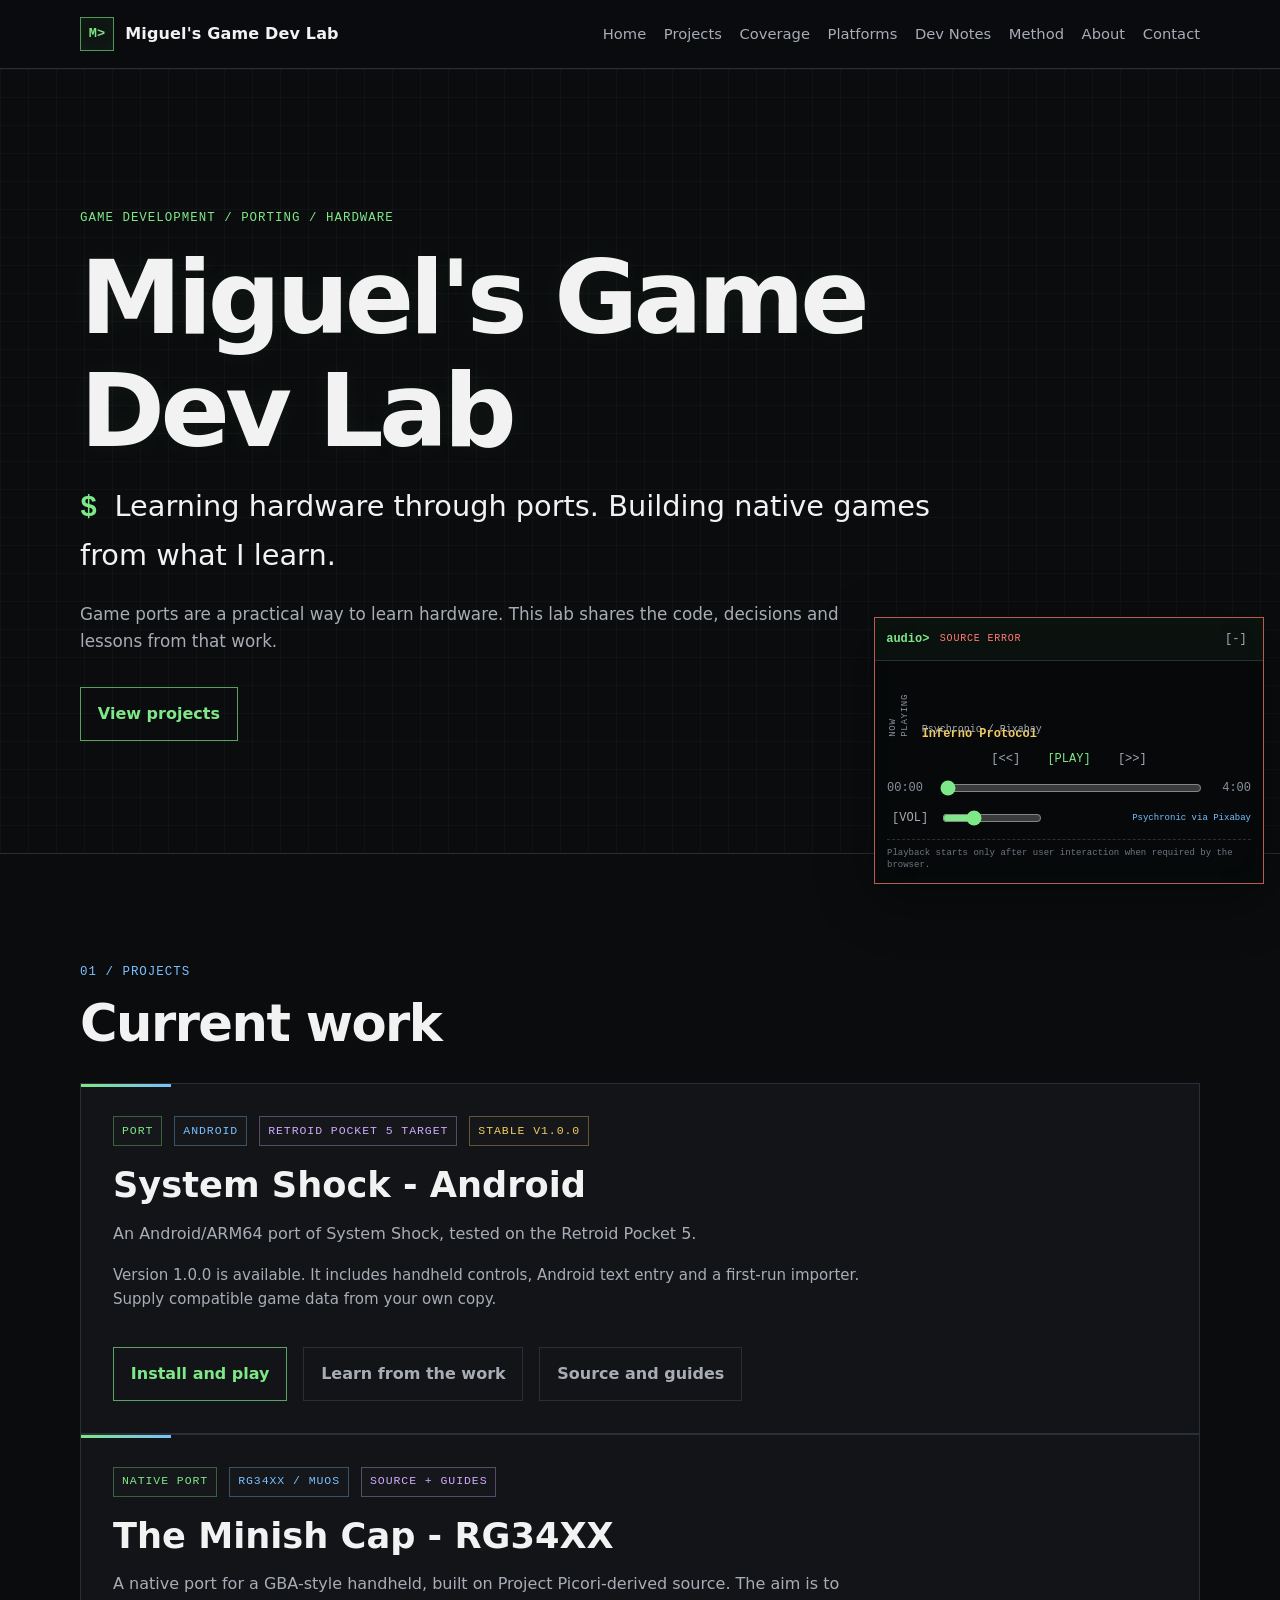
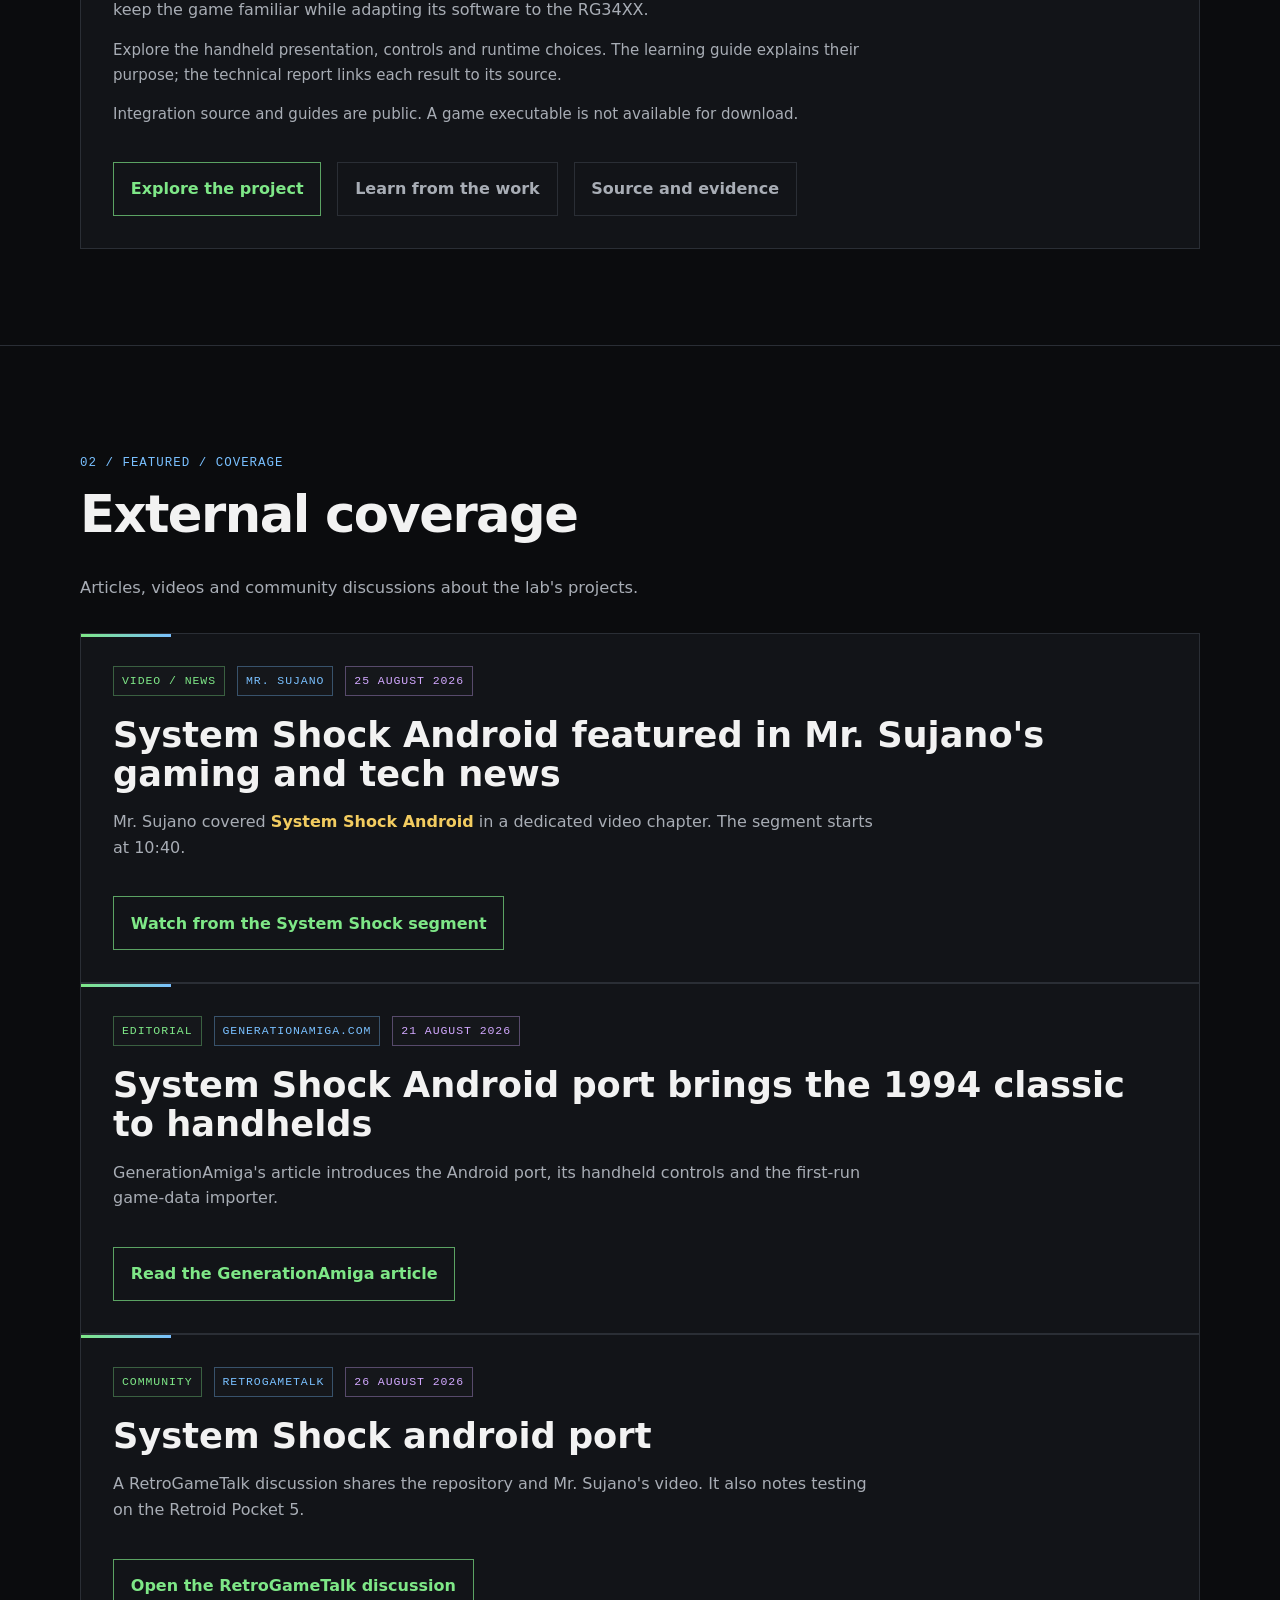
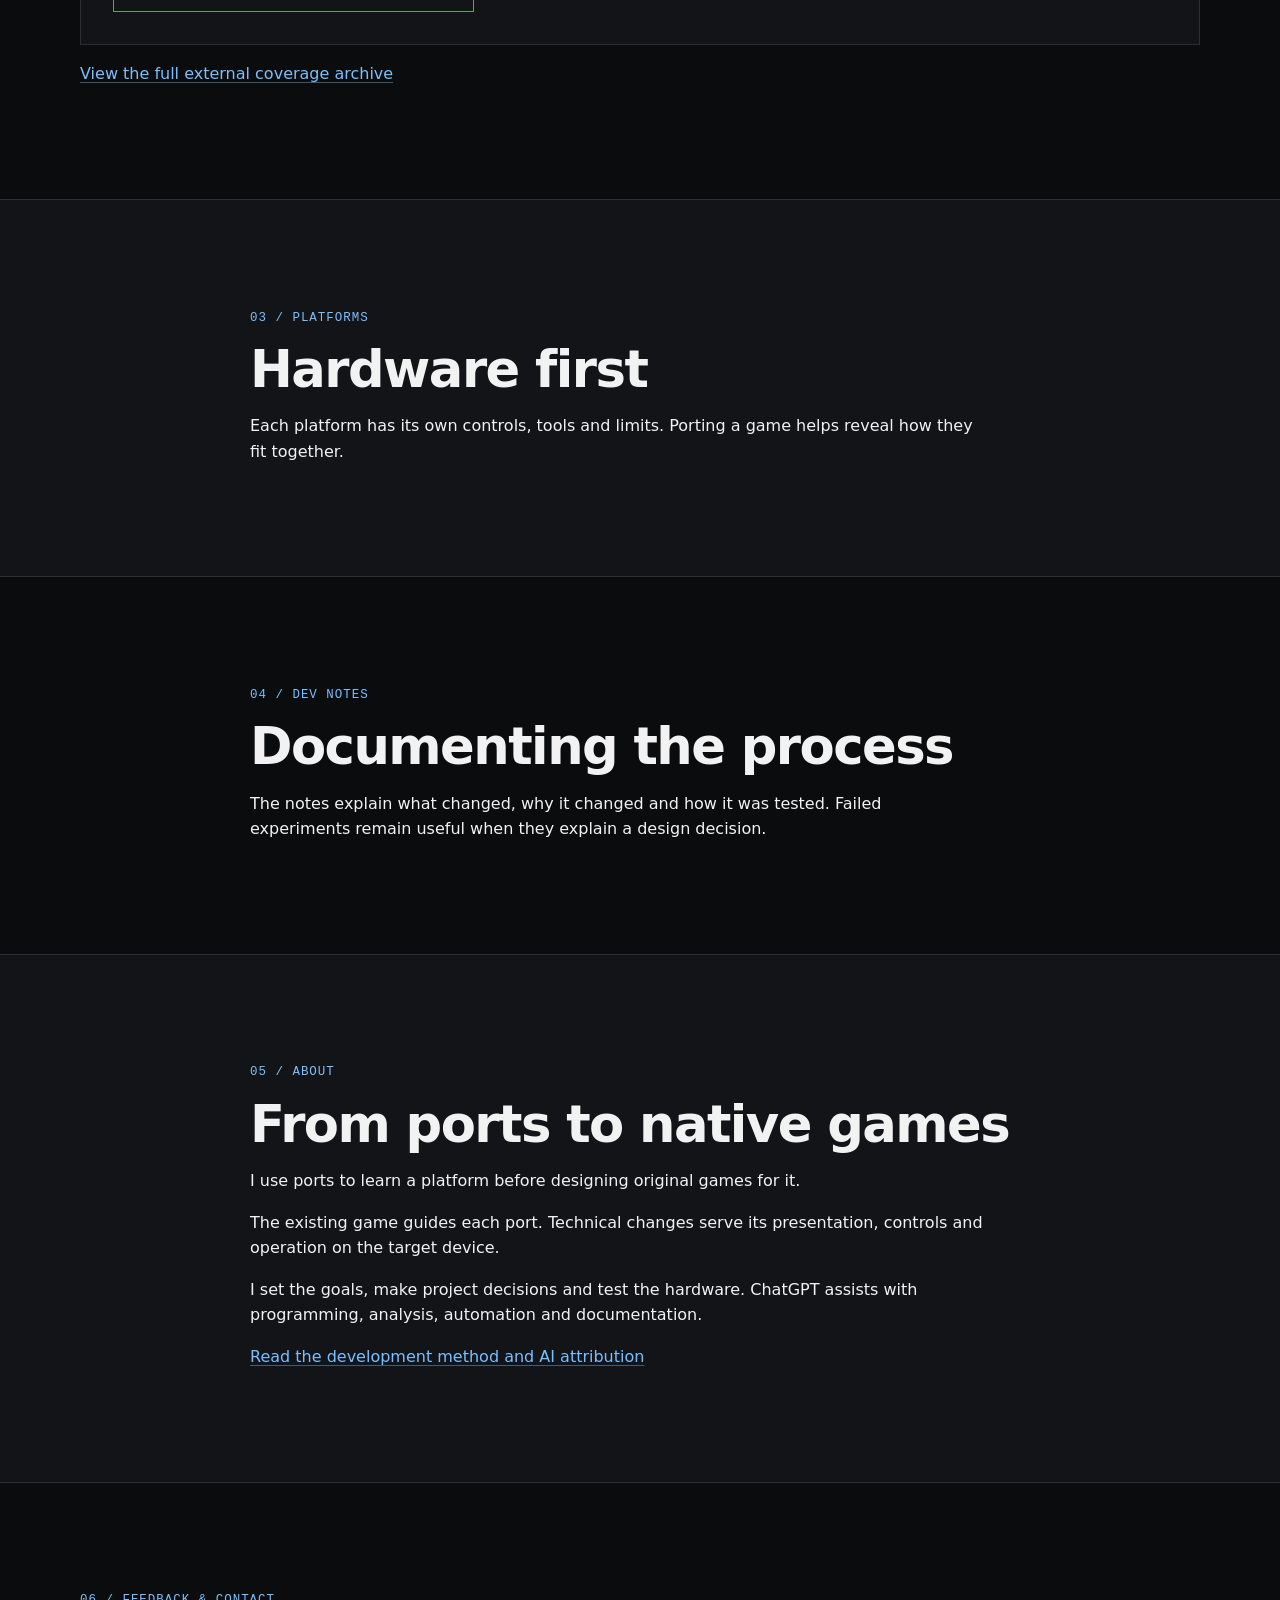
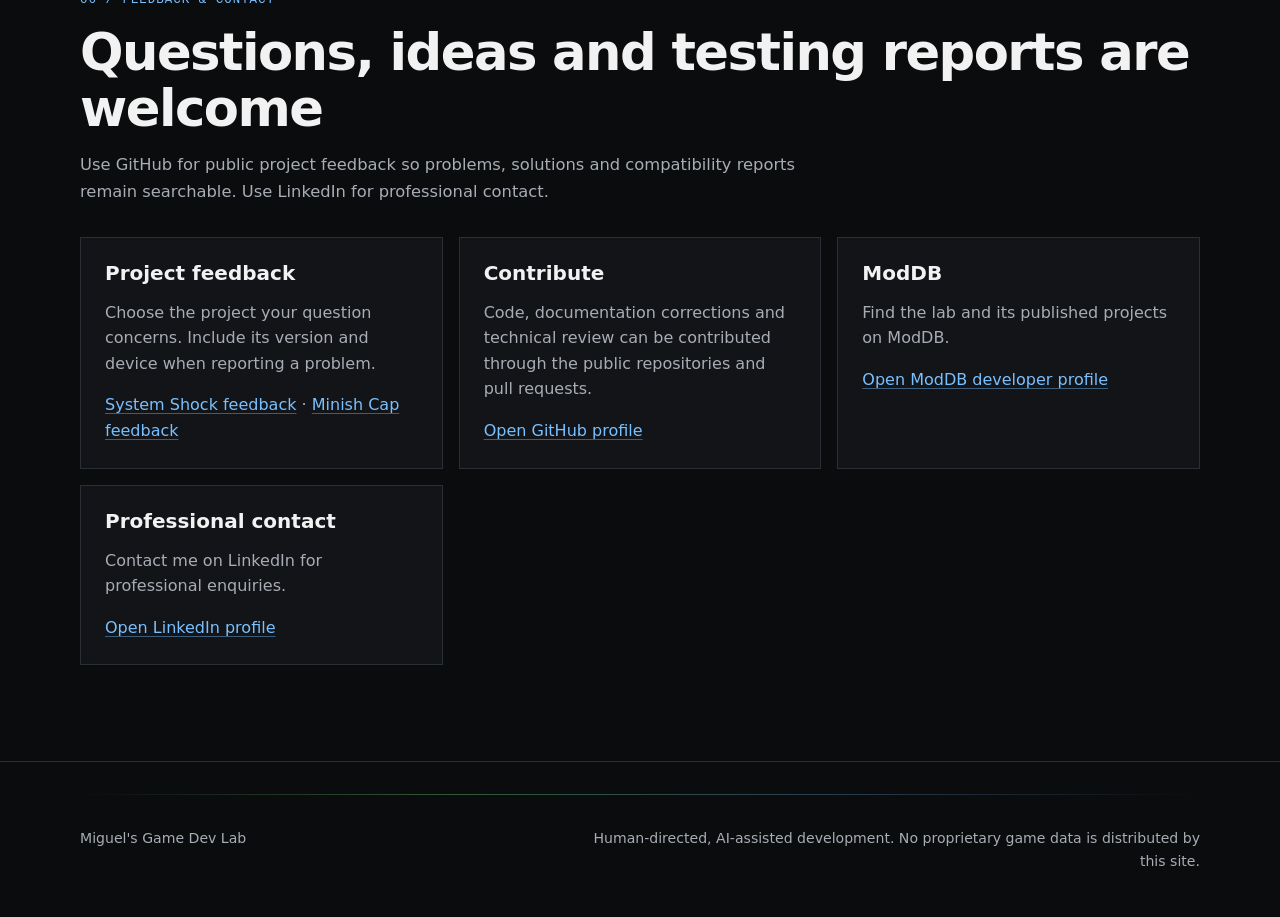
==== commit 7c8723d0: "Fix reading paths, knowledge IDs and mobile navigation; add site checks" ====
--- a/index.html
+++ b/index.html
@@ -27,8 +27,10 @@
   </script>
   <!-- /SEO metadata -->
   <link rel="stylesheet" href="assets/css/style.css">
+  <link rel="stylesheet" href="assets/css/readability.css">
 </head>
 <body>
+  <a class="skip-link" href="#top">Skip to content</a>
   <header class="site-header">
     <div class="container nav-wrap">
       <a class="brand" href="#home" aria-label="Miguel's Game Dev Lab home"><span class="brand-mark">M&gt;</span><span>Miguel's Game Dev Lab</span></a>
@@ -36,7 +38,7 @@
     </div>
   </header>
 
-  <main>
+  <main id="top" tabindex="-1">
     <section class="hero" id="home">
       <div class="container">
         <p class="eyebrow">GAME DEVELOPMENT / PORTING / HARDWARE</p>
@@ -55,7 +57,7 @@
           <h3>System Shock - Android</h3>
           <p>An Android/ARM64 port of System Shock, tested on the Retroid Pocket 5.</p>
           <p class="project-note">Version 1.0.0 is available. It includes handheld controls, Android text entry and a first-run importer. Supply compatible game data from your own copy.</p>
-          <div class="project-actions"><a class="button" href="projects/system-shock-android/">Project page</a><a class="button button-secondary" href="projects/system-shock-android/reproduce/">Reproduce</a><a class="button button-secondary" href="projects/system-shock-android/knowledge/">Knowledge Base</a><a class="button button-secondary" href="https://github.com/raposomiguel50/system-shock-android" target="_blank" rel="noopener noreferrer">Source</a><a class="button button-secondary" href="https://github.com/raposomiguel50/system-shock-android/releases/tag/v1.0.0" target="_blank" rel="noopener noreferrer">v1.0.0</a><a class="button button-secondary" href="https://github.com/raposomiguel50/system-shock-android/releases/download/v1.0.0/SystemShock-Android-v1.0.0-arm64-v8a.apk" target="_blank" rel="noopener noreferrer">Download APK</a><a class="button button-secondary" href="https://github.com/raposomiguel50/system-shock-android/issues/new/choose" target="_blank" rel="noopener noreferrer">Feedback</a></div>
+          <div class="project-actions"><a class="button" href="projects/system-shock-android/">Install and play</a><a class="button button-secondary" href="projects/system-shock-android/knowledge/">Learn from the work</a><a class="button button-secondary" href="https://github.com/raposomiguel50/system-shock-android">Source and guides</a></div>
         </article>
         <article class="project-card">
           <div class="project-meta"><span>NATIVE PORT</span><span>RG34XX / muOS</span><span>SOURCE + GUIDES</span></div>
@@ -112,7 +114,7 @@
         <h2>Questions, ideas and testing reports are welcome</h2>
         <p class="section-intro">Use GitHub for public project feedback so problems, solutions and compatibility reports remain searchable. Use LinkedIn for professional contact.</p>
         <div class="content-grid">
-          <div class="content-card"><h3>Report or suggest</h3><p>Found a bug, have an improvement idea or want to report Android compatibility? Choose the appropriate structured form in the System Shock repository.</p><p><a class="inline-link" href="https://github.com/raposomiguel50/system-shock-android/issues/new/choose" target="_blank" rel="noopener noreferrer">Open feedback forms</a></p></div>
+          <div class="content-card"><h3>Project feedback</h3><p>Choose the project your question concerns. Include its version and device when reporting a problem.</p><p><a class="inline-link" href="https://github.com/raposomiguel50/system-shock-android/issues/new/choose">System Shock feedback</a> · <a class="inline-link" href="https://github.com/raposomiguel50/minish-cap-rg34xx/issues">Minish Cap feedback</a></p></div>
           <div class="content-card"><h3>Contribute</h3><p>Code, documentation corrections and technical review can be contributed through the public repositories and pull requests.</p><p><a class="inline-link" href="https://github.com/raposomiguel50" target="_blank" rel="noopener noreferrer">Open GitHub profile</a></p></div>
           <div class="content-card"><h3>ModDB</h3><p>Find the lab and its published projects on ModDB.</p><p><a class="inline-link" href="https://www.moddb.com/company/miguels-game-dev-lab" target="_blank" rel="noopener noreferrer">Open ModDB developer profile</a></p></div>
           <div class="content-card"><h3>Professional contact</h3><p>Contact me on LinkedIn for professional enquiries.</p><p><a class="inline-link" href="https://www.linkedin.com/in/miguel-raposo-7192a251/" target="_blank" rel="noopener noreferrer">Open LinkedIn profile</a></p></div>
--- a/assets/css/readability.css
+++ b/assets/css/readability.css
@@ -0,0 +1,21 @@
+/* Reading and keyboard navigation; keeps the lab colour palette. */
+.skip-link { position: fixed; top: .5rem; left: .5rem; z-index: 100; padding: .8rem 1rem; background: var(--surface); color: var(--text); border: 2px solid var(--term-cyan); transform: translateY(-200%); }
+.skip-link:focus { transform: translateY(0); }
+main:focus { outline: none; }
+.section > .container > p, .section > .container > ul, .section > .container > ol, details > p { max-width: 72ch; }
+.project-lede { max-width: 65ch; }
+.section > .container > h3 { margin-top: 2rem; }
+details { margin-top: 1.5rem; border: 1px solid var(--line); padding: .8rem 1rem; }
+summary { cursor: pointer; color: var(--term-cyan); min-height: 2.75rem; padding: .45rem 0; }
+summary:focus-visible, .table-wrap:focus-visible { outline: 2px solid var(--term-cyan); outline-offset: 3px; }
+.project-section { scroll-margin-top: 170px; }
+[aria-current="page"] { color: var(--term-green); text-decoration: underline; text-underline-offset: .25em; }
+@media (max-width: 760px) {
+  .site-header { position: static; }
+  .project-section { scroll-margin-top: 1rem; }
+  .site-header nav a, .project-section-links a { min-height: 2.75rem; display: inline-flex; align-items: center; }
+}
+@media (prefers-reduced-motion: reduce) {
+  html { scroll-behavior: auto; }
+  *, *::before, *::after { transition: none !important; }
+}
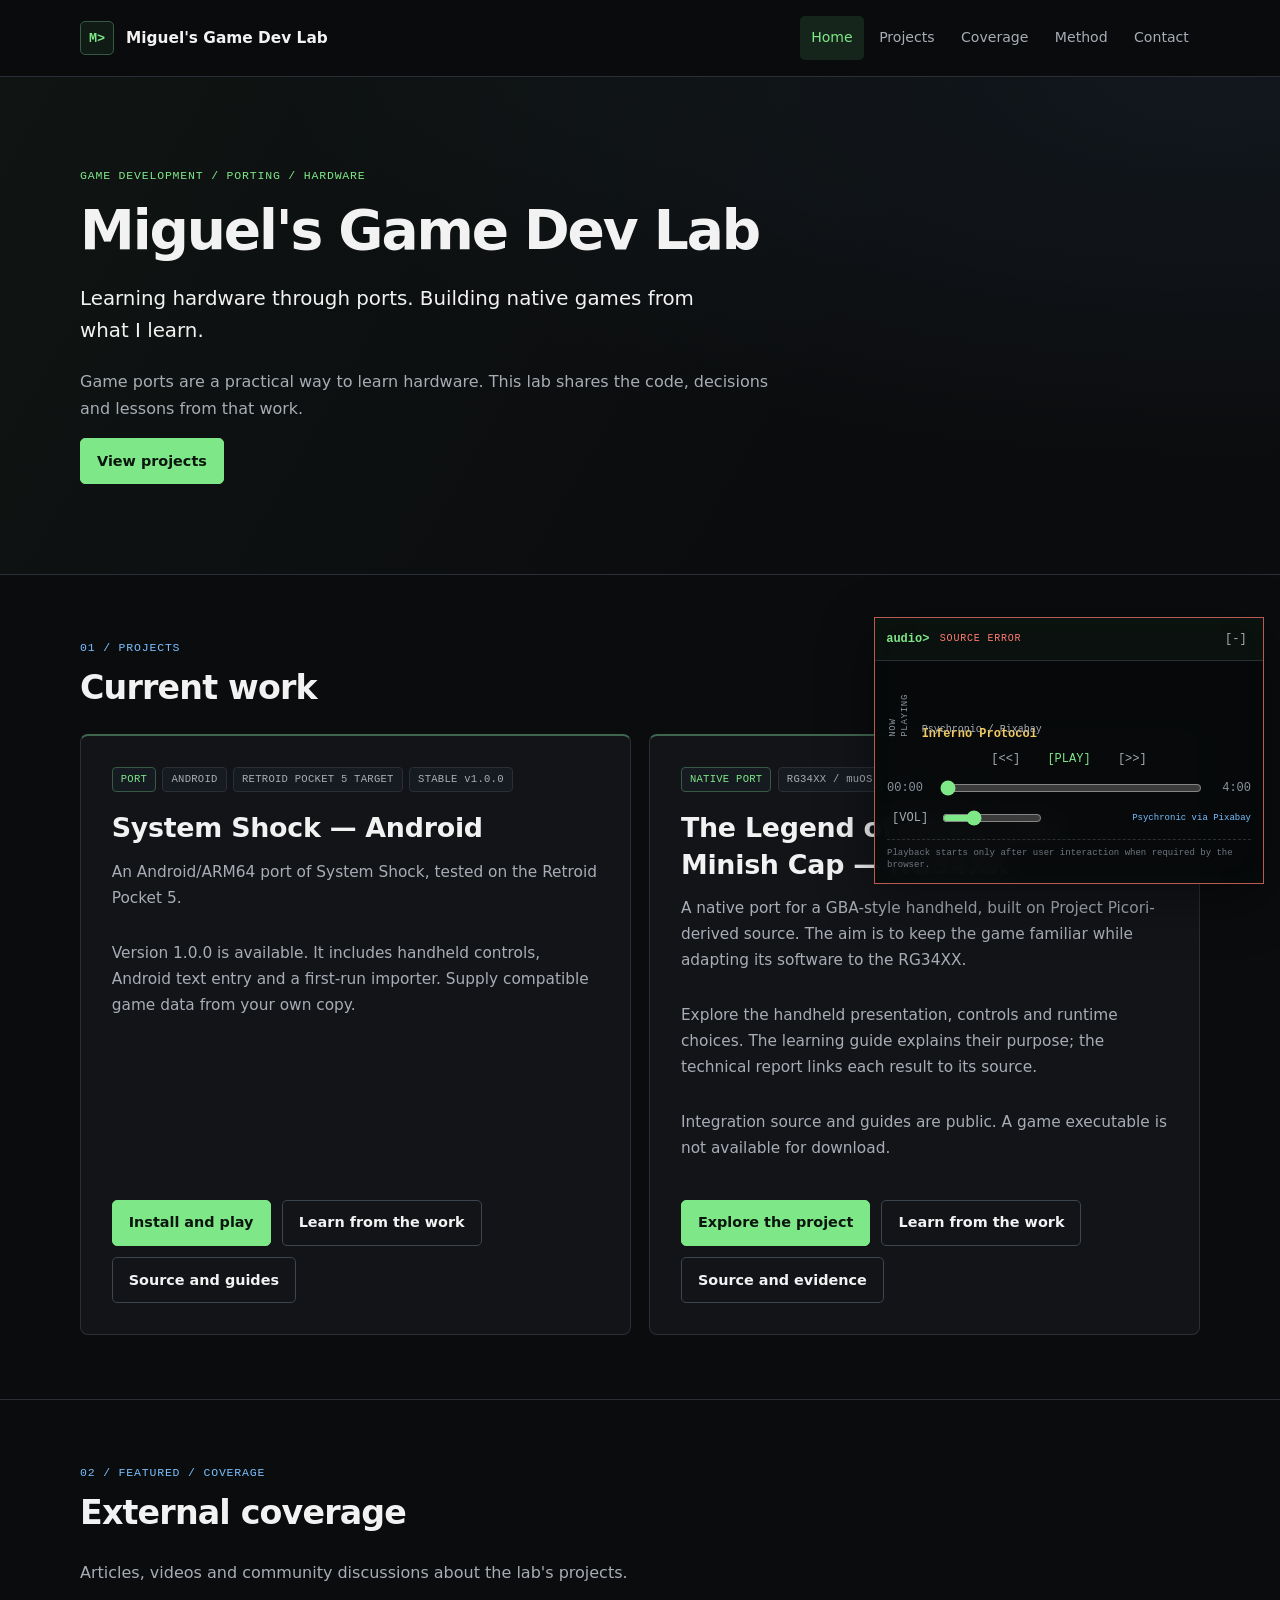
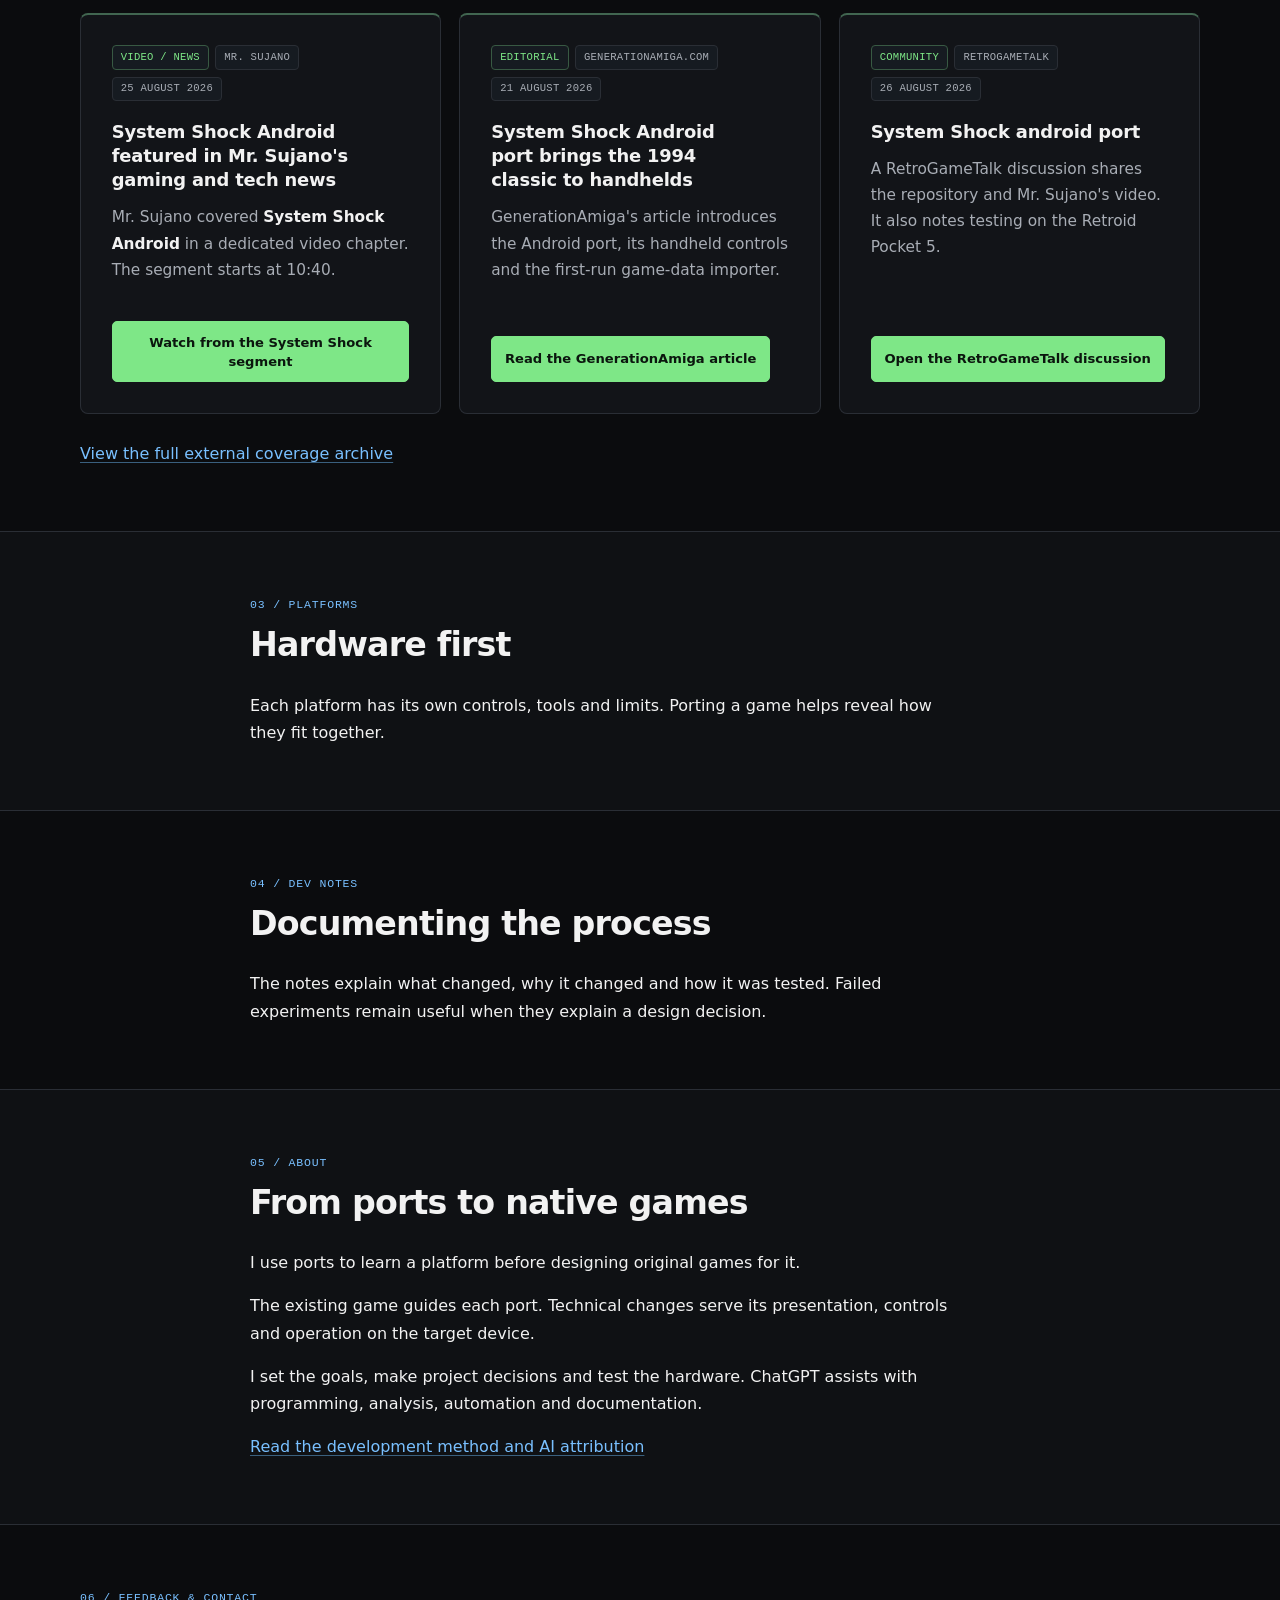
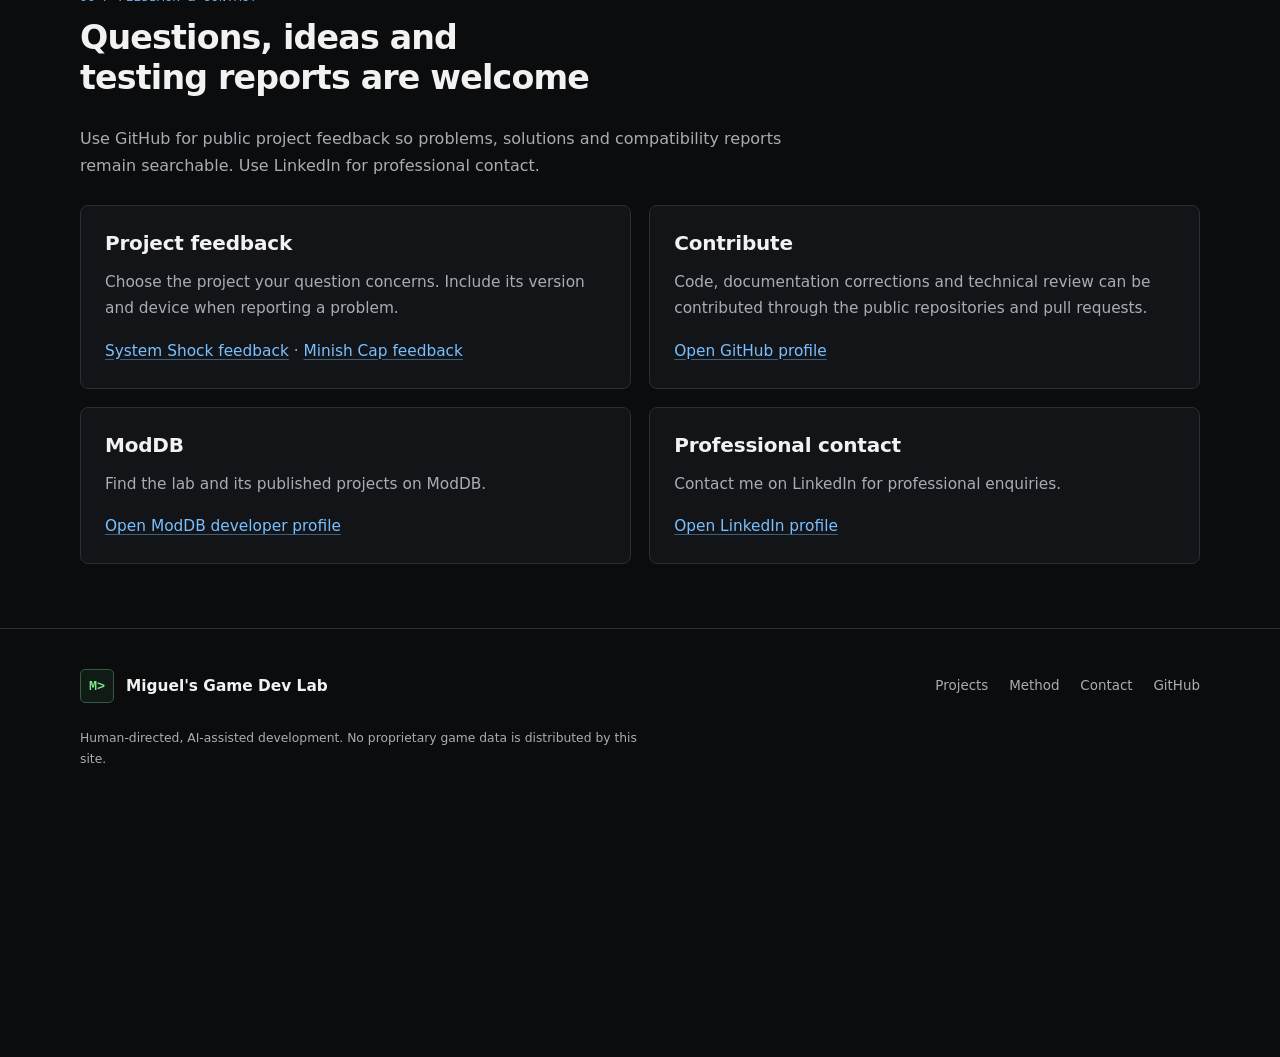
==== commit 56e0355b: "Unify all ten pages under one visual system and complete Zelda project naming" ====
--- a/index.html
+++ b/index.html
@@ -1,129 +1,109 @@
-<!doctype html>
+<!DOCTYPE html>
+
 <html lang="en">
 <head>
-  <meta charset="utf-8">
-  <meta name="viewport" content="width=device-width, initial-scale=1">
-  <meta name="description" content="Native game ports, retro development and hardware-focused engineering. Public source, preservation principles, reconstruction notes and reusable technical knowledge.">
-  <title>Miguel's Game Dev Lab | Game Ports, Retro Development and Hardware</title>
-  <!-- SEO metadata -->
-  <link rel="canonical" href="https://raposomiguel50.github.io/">
-  <meta name="robots" content="index,follow,max-image-preview:large">
-  <meta property="og:site_name" content="Miguel's Game Dev Lab">
-  <meta property="og:type" content="website">
-  <meta property="og:title" content="Miguel's Game Dev Lab | Game Ports, Retro Development and Hardware">
-  <meta property="og:description" content="Native game ports, retro development and hardware-focused engineering with public source and reusable technical documentation.">
-  <meta property="og:url" content="https://raposomiguel50.github.io/">
-  <meta name="twitter:card" content="summary">
-  <meta name="twitter:title" content="Miguel's Game Dev Lab | Game Ports, Retro Development and Hardware">
-  <meta name="twitter:description" content="Native game ports, retro development and hardware-focused engineering with public source and reusable technical documentation.">
-  <script type="application/ld+json">
-{
+<meta charset="utf-8"/>
+<meta content="width=device-width, initial-scale=1" name="viewport"/>
+<meta content="Native game ports, retro development and hardware-focused engineering. Public source, preservation principles, reconstruction notes and reusable technical knowledge." name="description"/>
+<title>Miguel's Game Dev Lab | Native game ports and engineering</title>
+<!-- SEO metadata -->
+<link href="https://raposomiguel50.github.io/" rel="canonical"/>
+<meta content="index,follow,max-image-preview:large" name="robots"/>
+<meta content="Miguel's Game Dev Lab" property="og:site_name"/>
+<meta content="website" property="og:type"/>
+<meta content="Miguel's Game Dev Lab | Native game ports and engineering" property="og:title"/>
+<meta content="Native game ports, retro development and hardware-focused engineering with public source and reusable technical documentation." property="og:description"/>
+<meta content="https://raposomiguel50.github.io/" property="og:url"/>
+<meta content="summary" name="twitter:card"/>
+<meta content="Miguel's Game Dev Lab | Native game ports and engineering" name="twitter:title"/>
+<meta content="Native game ports, retro development and hardware-focused engineering with public source and reusable technical documentation." name="twitter:description"/>
+<script type="application/ld+json">{
   "@context": "https://schema.org",
   "@type": "WebSite",
   "name": "Miguel's Game Dev Lab",
   "url": "https://raposomiguel50.github.io/",
   "description": "Native game ports, retro development and hardware-focused engineering, with public source, reconstruction notes and technical knowledge."
-}
-  </script>
-  <!-- /SEO metadata -->
-  <link rel="stylesheet" href="assets/css/style.css">
-  <link rel="stylesheet" href="assets/css/readability.css">
-</head>
-<body>
-  <a class="skip-link" href="#top">Skip to content</a>
-  <header class="site-header">
-    <div class="container nav-wrap">
-      <a class="brand" href="#home" aria-label="Miguel's Game Dev Lab home"><span class="brand-mark">M&gt;</span><span>Miguel's Game Dev Lab</span></a>
-      <nav aria-label="Primary navigation"><a href="#home">Home</a><a href="#projects">Projects</a><a href="#press">Coverage</a><a href="#platforms">Platforms</a><a href="#dev-notes">Dev Notes</a><a href="method/">Method</a><a href="#about">About</a><a href="#contact">Contact</a></nav>
-    </div>
-  </header>
-
-  <main id="top" tabindex="-1">
-    <section class="hero" id="home">
-      <div class="container">
-        <p class="eyebrow">GAME DEVELOPMENT / PORTING / HARDWARE</p>
-        <h1>Miguel's Game Dev Lab</h1>
-        <p class="tagline">Learning hardware through ports. Building native games from what I learn.</p>
-        <p class="intro">Game ports are a practical way to learn hardware. This lab shares the code, decisions and lessons from that work.</p>
-        <a class="button" href="#projects">View projects</a>
-      </div>
-    </section>
-
-    <section class="section" id="projects">
-      <div class="container">
-        <div class="section-heading"><p class="section-kicker">01 / PROJECTS</p><h2>Current work</h2></div>
-        <article class="project-card">
-          <div class="project-meta"><span>PORT</span><span>ANDROID</span><span>RETROID POCKET 5 TARGET</span><span>STABLE v1.0.0</span></div>
-          <h3>System Shock - Android</h3>
-          <p>An Android/ARM64 port of System Shock, tested on the Retroid Pocket 5.</p>
-          <p class="project-note">Version 1.0.0 is available. It includes handheld controls, Android text entry and a first-run importer. Supply compatible game data from your own copy.</p>
-          <div class="project-actions"><a class="button" href="projects/system-shock-android/">Install and play</a><a class="button button-secondary" href="projects/system-shock-android/knowledge/">Learn from the work</a><a class="button button-secondary" href="https://github.com/raposomiguel50/system-shock-android">Source and guides</a></div>
-        </article>
-        <article class="project-card">
-          <div class="project-meta"><span>NATIVE PORT</span><span>RG34XX / muOS</span><span>SOURCE + GUIDES</span></div>
-          <h3>The Minish Cap - RG34XX</h3>
-          <p>A native port for a GBA-style handheld, built on Project Picori-derived source. The aim is to keep the game familiar while adapting its software to the RG34XX.</p>
-          <p class="project-note">Explore the handheld presentation, controls and runtime choices. The learning guide explains their purpose; the technical report links each result to its source.</p>
-          <p class="project-note">Integration source and guides are public. A game executable is not available for download.</p>
-          <div class="project-actions"><a class="button" href="projects/minish-cap-rg34xx/">Explore the project</a><a class="button button-secondary" href="projects/minish-cap-rg34xx/knowledge/">Learn from the work</a><a class="button button-secondary" href="https://github.com/raposomiguel50/minish-cap-rg34xx">Source and evidence</a></div>
-        </article>
-      </div>
-    </section>
-
-    <section class="section" id="press">
-      <div class="container">
-        <div class="section-heading"><p class="section-kicker">02 / FEATURED / COVERAGE</p><h2>External coverage</h2></div>
-        <p class="section-intro">Articles, videos and community discussions about the lab's projects.</p>
-        <article class="project-card">
-          <div class="project-meta"><span>VIDEO / NEWS</span><span>MR. SUJANO</span><span>25 AUGUST 2026</span></div>
-          <h3>System Shock Android featured in Mr. Sujano's gaming and tech news</h3>
-          <p>Mr. Sujano covered <strong>System Shock Android</strong> in a dedicated video chapter. The segment starts at 10:40.</p>
-          <div class="project-actions"><a class="button" href="https://www.youtube.com/watch?v=cLREnxvoD90&amp;t=640s" target="_blank" rel="noopener noreferrer">Watch from the System Shock segment</a></div>
-        </article>
-        <article class="project-card">
-          <div class="project-meta"><span>EDITORIAL</span><span>GENERATIONAMIGA.COM</span><span>21 AUGUST 2026</span></div>
-          <h3>System Shock Android port brings the 1994 classic to handhelds</h3>
-          <p>GenerationAmiga's article introduces the Android port, its handheld controls and the first-run game-data importer.</p>
-          <div class="project-actions"><a class="button" href="https://www.generationamiga.com/2026/08/21/system-shock-android-port-brings-the-1994-classic-to-handhelds/" target="_blank" rel="noopener noreferrer">Read the GenerationAmiga article</a></div>
-        </article>
-        <article class="project-card">
-          <div class="project-meta"><span>COMMUNITY</span><span>RETROGAMETALK</span><span>26 AUGUST 2026</span></div>
-          <h3>System Shock android port</h3>
-          <p>A RetroGameTalk discussion shares the repository and Mr. Sujano's video. It also notes testing on the Retroid Pocket 5.</p>
-          <div class="project-actions"><a class="button" href="https://retrogametalk.com/threads/system-shock-android-port.27861/" target="_blank" rel="noopener noreferrer">Open the RetroGameTalk discussion</a></div>
-        </article>
-        <p><a class="inline-link" href="coverage/">View the full external coverage archive</a></p>
-      </div>
-    </section>
-
-    <section class="section alt" id="platforms">
-      <div class="container narrow"><p class="section-kicker">03 / PLATFORMS</p><h2>Hardware first</h2><p>Each platform has its own controls, tools and limits. Porting a game helps reveal how they fit together.</p></div>
-    </section>
-
-    <section class="section" id="dev-notes">
-      <div class="container narrow"><p class="section-kicker">04 / DEV NOTES</p><h2>Documenting the process</h2><p>The notes explain what changed, why it changed and how it was tested. Failed experiments remain useful when they explain a design decision.</p></div>
-    </section>
-
-    <section class="section alt" id="about">
-      <div class="container narrow"><p class="section-kicker">05 / ABOUT</p><h2>From ports to native games</h2><p>I use ports to learn a platform before designing original games for it.</p><p>The existing game guides each port. Technical changes serve its presentation, controls and operation on the target device.</p><p>I set the goals, make project decisions and test the hardware. ChatGPT assists with programming, analysis, automation and documentation.</p><p><a class="inline-link" href="method/">Read the development method and AI attribution</a></p></div>
-    </section>
-
-    <section class="section" id="contact">
-      <div class="container">
-        <p class="section-kicker">06 / FEEDBACK &amp; CONTACT</p>
-        <h2>Questions, ideas and testing reports are welcome</h2>
-        <p class="section-intro">Use GitHub for public project feedback so problems, solutions and compatibility reports remain searchable. Use LinkedIn for professional contact.</p>
-        <div class="content-grid">
-          <div class="content-card"><h3>Project feedback</h3><p>Choose the project your question concerns. Include its version and device when reporting a problem.</p><p><a class="inline-link" href="https://github.com/raposomiguel50/system-shock-android/issues/new/choose">System Shock feedback</a> · <a class="inline-link" href="https://github.com/raposomiguel50/minish-cap-rg34xx/issues">Minish Cap feedback</a></p></div>
-          <div class="content-card"><h3>Contribute</h3><p>Code, documentation corrections and technical review can be contributed through the public repositories and pull requests.</p><p><a class="inline-link" href="https://github.com/raposomiguel50" target="_blank" rel="noopener noreferrer">Open GitHub profile</a></p></div>
-          <div class="content-card"><h3>ModDB</h3><p>Find the lab and its published projects on ModDB.</p><p><a class="inline-link" href="https://www.moddb.com/company/miguels-game-dev-lab" target="_blank" rel="noopener noreferrer">Open ModDB developer profile</a></p></div>
-          <div class="content-card"><h3>Professional contact</h3><p>Contact me on LinkedIn for professional enquiries.</p><p><a class="inline-link" href="https://www.linkedin.com/in/miguel-raposo-7192a251/" target="_blank" rel="noopener noreferrer">Open LinkedIn profile</a></p></div>
-        </div>
-      </div>
-    </section>
-  </main>
-
-  <footer><div class="container footer-wrap"><span>Miguel's Game Dev Lab</span><span class="legal">Human-directed, AI-assisted development. No proprietary game data is distributed by this site.</span></div></footer>
-  <script src="/assets/js/music-player.js" defer></script>
+}</script>
+<!-- /SEO metadata -->
+<link href="/assets/css/site.css?v=20260909" rel="stylesheet"/></head>
+<body class="home-page">
+<a class="skip-link" href="#top">Skip to content</a>
+<header class="site-header"><div class="container nav-wrap"><a aria-label="Miguel's Game Dev Lab home" class="brand" href="/"><span aria-hidden="true" class="brand-mark">M&gt;</span><span>Miguel's Game Dev Lab</span></a><nav aria-label="Primary navigation" class="global-nav"><a aria-current="page" href="/">Home</a><a href="/#projects">Projects</a><a href="/coverage/">Coverage</a><a href="/method/">Method</a><a href="/#contact">Contact</a></nav></div></header>
+<main id="top" tabindex="-1">
+<section class="hero" id="home">
+<div class="container">
+<p class="eyebrow">GAME DEVELOPMENT / PORTING / HARDWARE</p>
+<h1>Miguel's Game Dev Lab</h1>
+<p class="tagline">Learning hardware through ports. Building native games from what I learn.</p>
+<p class="intro">Game ports are a practical way to learn hardware. This lab shares the code, decisions and lessons from that work.</p>
+<a class="button" href="#projects">View projects</a>
+</div>
+</section>
+<section class="section project-section" id="projects">
+<div class="container">
+<div class="section-heading"><p class="section-kicker">01 / PROJECTS</p><h2>Current work</h2></div>
+<div class="project-list"><article class="project-card">
+<div class="project-meta"><span>PORT</span><span>ANDROID</span><span>RETROID POCKET 5 TARGET</span><span>STABLE v1.0.0</span></div>
+<h3>System Shock — Android</h3>
+<p>An Android/ARM64 port of System Shock, tested on the Retroid Pocket 5.</p>
+<p class="project-note">Version 1.0.0 is available. It includes handheld controls, Android text entry and a first-run importer. Supply compatible game data from your own copy.</p>
+<div class="project-actions"><a class="button" href="projects/system-shock-android/">Install and play</a><a class="button button-secondary" href="projects/system-shock-android/knowledge/">Learn from the work</a><a class="button button-secondary" href="https://github.com/raposomiguel50/system-shock-android">Source and guides</a></div>
+</article><article class="project-card">
+<div class="project-meta"><span>NATIVE PORT</span><span>RG34XX / muOS</span><span>SOURCE + GUIDES</span></div>
+<h3>The Legend of Zelda: The Minish Cap — RG34XX</h3>
+<p>A native port for a GBA-style handheld, built on Project Picori-derived source. The aim is to keep the game familiar while adapting its software to the RG34XX.</p>
+<p class="project-note">Explore the handheld presentation, controls and runtime choices. The learning guide explains their purpose; the technical report links each result to its source.</p>
+<p class="project-note">Integration source and guides are public. A game executable is not available for download.</p>
+<div class="project-actions"><a class="button" href="projects/minish-cap-rg34xx/">Explore the project</a><a class="button button-secondary" href="projects/minish-cap-rg34xx/knowledge/">Learn from the work</a><a class="button button-secondary" href="https://github.com/raposomiguel50/minish-cap-rg34xx">Source and evidence</a></div>
+</article></div>
+</div>
+</section>
+<section class="section project-section" id="press">
+<div class="container">
+<div class="section-heading"><p class="section-kicker">02 / FEATURED / COVERAGE</p><h2>External coverage</h2></div>
+<p class="section-intro">Articles, videos and community discussions about the lab's projects.</p>
+<div class="coverage-list"><article class="project-card">
+<div class="project-meta"><span>VIDEO / NEWS</span><span>MR. SUJANO</span><span>25 AUGUST 2026</span></div>
+<h3>System Shock Android featured in Mr. Sujano's gaming and tech news</h3>
+<p>Mr. Sujano covered <strong>System Shock Android</strong> in a dedicated video chapter. The segment starts at 10:40.</p>
+<div class="project-actions"><a class="button" href="https://www.youtube.com/watch?v=cLREnxvoD90&amp;t=640s" rel="noopener noreferrer" target="_blank">Watch from the System Shock segment</a></div>
+</article><article class="project-card">
+<div class="project-meta"><span>EDITORIAL</span><span>GENERATIONAMIGA.COM</span><span>21 AUGUST 2026</span></div>
+<h3>System Shock Android port brings the 1994 classic to handhelds</h3>
+<p>GenerationAmiga's article introduces the Android port, its handheld controls and the first-run game-data importer.</p>
+<div class="project-actions"><a class="button" href="https://www.generationamiga.com/2026/08/21/system-shock-android-port-brings-the-1994-classic-to-handhelds/" rel="noopener noreferrer" target="_blank">Read the GenerationAmiga article</a></div>
+</article><article class="project-card">
+<div class="project-meta"><span>COMMUNITY</span><span>RETROGAMETALK</span><span>26 AUGUST 2026</span></div>
+<h3>System Shock android port</h3>
+<p>A RetroGameTalk discussion shares the repository and Mr. Sujano's video. It also notes testing on the Retroid Pocket 5.</p>
+<div class="project-actions"><a class="button" href="https://retrogametalk.com/threads/system-shock-android-port.27861/" rel="noopener noreferrer" target="_blank">Open the RetroGameTalk discussion</a></div>
+</article></div>
+<p><a class="inline-link" href="coverage/">View the full external coverage archive</a></p>
+</div>
+</section>
+<section class="section alt project-section" id="platforms">
+<div class="container narrow"><div class="section-heading"><p class="section-kicker">03 / PLATFORMS</p><h2>Hardware first</h2></div><p>Each platform has its own controls, tools and limits. Porting a game helps reveal how they fit together.</p></div>
+</section>
+<section class="section project-section" id="dev-notes">
+<div class="container narrow"><div class="section-heading"><p class="section-kicker">04 / DEV NOTES</p><h2>Documenting the process</h2></div><p>The notes explain what changed, why it changed and how it was tested. Failed experiments remain useful when they explain a design decision.</p></div>
+</section>
+<section class="section alt project-section" id="about">
+<div class="container narrow"><div class="section-heading"><p class="section-kicker">05 / ABOUT</p><h2>From ports to native games</h2></div><p>I use ports to learn a platform before designing original games for it.</p><p>The existing game guides each port. Technical changes serve its presentation, controls and operation on the target device.</p><p>I set the goals, make project decisions and test the hardware. ChatGPT assists with programming, analysis, automation and documentation.</p><p><a class="inline-link" href="method/">Read the development method and AI attribution</a></p></div>
+</section>
+<section class="section project-section" id="contact">
+<div class="container">
+<div class="section-heading"><p class="section-kicker">06 / FEEDBACK &amp; CONTACT</p><h2>Questions, ideas and testing reports are welcome</h2></div>
+<p class="section-intro">Use GitHub for public project feedback so problems, solutions and compatibility reports remain searchable. Use LinkedIn for professional contact.</p>
+<div class="content-grid" data-columns="2">
+<div class="content-card"><h3>Project feedback</h3><p>Choose the project your question concerns. Include its version and device when reporting a problem.</p><p><a class="inline-link" href="https://github.com/raposomiguel50/system-shock-android/issues/new/choose">System Shock feedback</a> · <a class="inline-link" href="https://github.com/raposomiguel50/minish-cap-rg34xx/issues">Minish Cap feedback</a></p></div>
+<div class="content-card"><h3>Contribute</h3><p>Code, documentation corrections and technical review can be contributed through the public repositories and pull requests.</p><p><a class="inline-link" href="https://github.com/raposomiguel50" rel="noopener noreferrer" target="_blank">Open GitHub profile</a></p></div>
+<div class="content-card"><h3>ModDB</h3><p>Find the lab and its published projects on ModDB.</p><p><a class="inline-link" href="https://www.moddb.com/company/miguels-game-dev-lab" rel="noopener noreferrer" target="_blank">Open ModDB developer profile</a></p></div>
+<div class="content-card"><h3>Professional contact</h3><p>Contact me on LinkedIn for professional enquiries.</p><p><a class="inline-link" href="https://www.linkedin.com/in/miguel-raposo-7192a251/" rel="noopener noreferrer" target="_blank">Open LinkedIn profile</a></p></div>
+</div>
+</div>
+</section>
+</main>
+<footer class="site-footer"><div class="container"><div class="footer-top"><a class="brand" href="/"><span aria-hidden="true" class="brand-mark">M&gt;</span><span>Miguel's Game Dev Lab</span></a><nav aria-label="Footer navigation"><a href="/#projects">Projects</a><a href="/method/">Method</a><a href="/#contact">Contact</a><a href="https://github.com/raposomiguel50">GitHub</a></nav></div><p class="legal">Human-directed, AI-assisted development. No proprietary game data is distributed by this site.</p></div></footer>
+<script defer="" src="/assets/js/music-player.js"></script>
 </body>
 </html>
--- a/assets/css/site.css
+++ b/assets/css/site.css
@@ -0,0 +1,156 @@
+/* Miguel's Game Dev Lab — shared layout and component system. */
+:root {
+  color-scheme: dark;
+  --bg: #0b0c0e;
+  --surface: #121418;
+  --surface-2: #181b20;
+  --text: #f2f2f2;
+  --muted: #a8adb5;
+  --line: #2a2e35;
+  --term-green: #7ee787;
+  --term-cyan: #79c0ff;
+  --term-magenta: #d2a8ff;
+  --max: 1120px;
+  --radius: 8px;
+  --mono: ui-monospace, SFMono-Regular, Menlo, Consolas, monospace;
+  --sans: ui-sans-serif, system-ui, -apple-system, BlinkMacSystemFont, "Segoe UI", sans-serif;
+}
+* { box-sizing: border-box; }
+html { scroll-behavior: smooth; scroll-padding-top: 6rem; }
+body { margin: 0; background: var(--bg); color: var(--text); font-family: var(--sans); font-size: 1rem; line-height: 1.7; }
+::selection { background: #254c32; color: var(--text); }
+a { color: inherit; text-decoration: none; }
+:focus-visible { outline: 2px solid var(--term-cyan); outline-offset: 4px; }
+img, svg { max-width: 100%; height: auto; }
+.container { width: min(calc(100% - 3rem), var(--max)); margin-inline: auto; }
+.narrow { max-width: 780px; }
+.narrow-wide { max-width: 900px; }
+.skip-link { position: fixed; top: .75rem; left: .75rem; z-index: 2000; padding: .75rem 1rem; background: var(--surface); color: var(--text); border: 2px solid var(--term-cyan); border-radius: 4px; transform: translateY(-200%); }
+.skip-link:focus { transform: translateY(0); }
+main:focus { outline: none; }
+.site-header { position: sticky; top: 0; z-index: 30; background: rgba(11,12,14,.97); border-bottom: 1px solid var(--line); }
+.nav-wrap { min-height: 76px; display: flex; align-items: center; justify-content: space-between; gap: 1rem 2rem; }
+.brand { display: inline-flex; align-items: center; gap: .75rem; font-weight: 650; font-size: .96rem; line-height: 1.35; }
+.brand-mark { display: inline-grid; place-items: center; flex: 0 0 34px; width: 34px; height: 34px; border: 1px solid #385943; border-radius: 5px; background: #111b15; color: var(--term-green); font: 700 .84rem var(--mono); }
+.global-nav { display: flex; align-items: center; flex-wrap: wrap; gap: .25rem; }
+.global-nav a { display: inline-flex; align-items: center; min-height: 44px; padding: .45rem .7rem; color: var(--muted); border-radius: 5px; font-size: .88rem; }
+.global-nav a:hover { color: var(--text); background: var(--surface); }
+.global-nav a[aria-current="page"] { background: #16251b; color: var(--term-green); }
+.hero, .project-hero { padding: clamp(2.2rem,4vw,3.5rem) 0; border-bottom: 1px solid var(--line); background: radial-gradient(ellipse at 95% 0,rgba(121,192,255,.065),transparent 55%), linear-gradient(120deg,rgba(126,231,135,.035),transparent 65%), var(--bg); }
+.home-page .hero { padding-block: clamp(3.5rem,7vw,6rem); }
+.eyebrow, .section-kicker, .metric-label { font-family: var(--mono); font-weight: 500; letter-spacing: .07em; text-transform: uppercase; font-size: .72rem; line-height: 1.55; }
+.eyebrow { margin: 0 0 1rem; color: var(--term-green); }
+.section-kicker, .metric-label { color: var(--term-cyan); margin: 0 0 .7rem; }
+h1, h2, h3 { color: var(--text); font-weight: 650; text-wrap: balance; }
+h1 { max-width: 23ch; font-size: clamp(2.05rem,4.3vw,3.9rem); line-height: 1.1; letter-spacing: -.038em; margin: 0 0 1.35rem; }
+h2 { max-width: 35ch; font-size: clamp(1.6rem,2.6vw,2.3rem); line-height: 1.2; letter-spacing: -.025em; margin: 0 0 1.25rem; }
+h3 { font-size: 1.25rem; line-height: 1.35; letter-spacing: -.01em; margin: 0 0 .75rem; }
+main p { margin: 0 0 1rem; max-width: 70ch; }
+main p:last-child { margin-bottom: 0; }
+main li { margin-block: .35rem; }
+main ol, main ul { max-width: 70ch; padding-left: 1.5rem; }
+main strong { font-weight: 650; color: var(--text); }
+main code { color: var(--term-magenta); font-family: var(--mono); font-size: .86em; overflow-wrap: anywhere; }
+main pre { max-width: 100%; overflow: auto; padding: 1.25rem; background: var(--surface); border: 1px solid var(--line); border-radius: var(--radius); }
+.tagline, .project-lede { font-size: clamp(1.06rem,1.55vw,1.25rem); line-height: 1.65; max-width: 66ch; color: var(--muted); }
+.tagline { max-width: 53ch; color: var(--text); margin-bottom: 1.25rem; }
+.intro, .section-intro { color: var(--muted); max-width: 70ch; }
+.project-hero > .container > p:not(.eyebrow):not(.breadcrumbs) { color: var(--muted); }
+.breadcrumbs { display: flex; flex-wrap: wrap; align-items: baseline; gap: .4rem .65rem; margin: 0 0 1.7rem; font-size: .78rem; line-height: 1.6; color: var(--muted); }
+.breadcrumbs > span { color: #707984; }
+.breadcrumbs a { text-decoration: underline; text-underline-offset: .2em; text-decoration-color: var(--line); }
+.breadcrumbs a:hover { color: var(--term-cyan); }
+.hero-actions, .project-actions { display: flex; flex-wrap: wrap; align-items: center; gap: .7rem; margin-top: 1.6rem; }
+.button { display: inline-flex; align-items: center; justify-content: center; min-height: 46px; max-width: 100%; padding: .65rem 1rem; border: 1px solid var(--term-green); border-radius: 5px; background: var(--term-green); color: #0b160e; text-align: center; font-size: .9rem; font-weight: 650; line-height: 1.45; transition: background-color .15s, border-color .15s; }
+.button:hover { background: #a0efab; border-color: #a0efab; }
+.button-secondary { color: var(--text); border-color: #3d454e; background: transparent; }
+.button-secondary:hover { color: var(--term-cyan); border-color: var(--term-cyan); background: #131e28; }
+.text-link, .inline-link, .reference-list a { color: var(--term-cyan); text-decoration: underline; text-decoration-color: #3a607e; text-underline-offset: .2em; overflow-wrap: anywhere; }
+.text-link:hover, .inline-link:hover, .reference-list a:hover { color: var(--term-green); text-decoration-color: var(--term-green); }
+.status-line { display: flex; flex-wrap: wrap; align-items: center; gap: .6rem 1rem; margin-top: 1.4rem; font-size: .81rem; line-height: 1.6; color: var(--muted); }
+.status-badge { padding: .25rem .6rem; color: var(--term-green); background: #142019; border: 1px solid #385943; border-radius: 4px; font: .7rem/1.5 var(--mono); letter-spacing: .025em; }
+.project-meta { display: flex; flex-wrap: wrap; gap: .4rem; margin-bottom: 1.15rem; font: .66rem/1.5 var(--mono); letter-spacing: .025em; }
+.project-meta span { color: var(--muted); background: #161b21; padding: .22rem .5rem; border: 1px solid var(--line); border-radius: 4px; }
+.project-meta span:first-child { color: var(--term-green); border-color: #385943; }
+.project-tabs { background: var(--surface); border-bottom: 1px solid var(--line); }
+.project-tabs > .container { display: flex; flex-wrap: wrap; gap: .35rem; padding-block: .6rem; }
+.project-tabs a { display: inline-flex; min-height: 44px; align-items: center; padding: .5rem .95rem; border-radius: 4px; color: var(--muted); font-size: .88rem; }
+.project-tabs a:hover { color: var(--text); background: var(--surface-2); }
+.project-tabs a[aria-current="page"] { background: #192a20; color: var(--term-green); }
+.project-section-nav { border-bottom: 1px solid var(--line); background: var(--bg); padding-block: 1.3rem; }
+.project-section-nav .section-kicker { margin-bottom: .6rem; color: var(--muted); }
+.project-section-links { display: flex; flex-wrap: wrap; gap: .4rem; }
+.project-section-links a { display: inline-flex; align-items: center; gap: .55rem; min-height: 40px; padding: .4rem .7rem; border: 1px solid var(--line); border-radius: 4px; font-size: .79rem; line-height: 1.5; color: var(--muted); }
+.project-section-links a > span { font: .66rem var(--mono); color: var(--term-cyan); }
+.project-section-links a:hover { color: var(--text); border-color: #596470; background: var(--surface); }
+.section { padding: clamp(2.5rem,5vw,4rem) 0; border-bottom: 1px solid var(--line); }
+.section.alt { background: #0f1114; }
+.project-section, main [id] { scroll-margin-top: 6rem; }
+.section-heading, .section-title-row { margin-bottom: 1.65rem; }
+.section-heading h2, .section-title-row h2 { margin-bottom: 0; }
+.section > .container > h3 { margin-top: 2rem; }
+.section > .container > h3:first-child { margin-top: 0; }
+.content-grid, .project-grid, .project-list, .coverage-list { display: grid; grid-template-columns: repeat(3,minmax(0,1fr)); gap: 1.15rem; margin-block: 1.65rem; }
+.project-list, [data-columns="2"] { grid-template-columns: repeat(2,minmax(0,1fr)); }
+.content-grid:last-child, .project-grid:last-child, .project-list:last-child, .coverage-list:last-child { margin-bottom: 0; }
+.content-card, .metric-card, .project-card { min-width: 0; padding: 1.5rem; border: 1px solid var(--line); border-radius: var(--radius); background: var(--surface); }
+.project-card { display: flex; flex-direction: column; align-items: flex-start; border-top: 2px solid #416650; padding: clamp(1.35rem,2.4vw,2rem); }
+.project-list .project-card h3 { font-size: clamp(1.4rem,2.1vw,1.85rem); max-width: 24ch; }
+.project-card .project-actions { margin-top: auto; padding-top: 1.4rem; }
+.project-card p, .content-card p, .metric-card p { color: var(--muted); font-size: .96rem; }
+.project-card p + p, .content-card p + p { margin-top: .8rem; }
+.content-card > :last-child, .project-card > :last-child, .metric-card > :last-child { margin-bottom: 0; }
+.coverage-list h3 { font-size: 1.12rem; }
+.coverage-list .button { padding-inline: .8rem; font-size: .82rem; }
+.metric-card strong { display: block; margin: .35rem 0 .7rem; font-size: 1.12rem; }
+.knowledge-card { border-left: 2px solid #365369; }
+.knowledge-card .section-kicker { font-size: .68rem; }
+.knowledge-card h3 { font-size: 1.23rem; }
+.table-wrap { overflow-x: auto; overscroll-behavior-inline: contain; max-width: 100%; border: 1px solid var(--line); border-radius: var(--radius); margin-block: 1.65rem; scrollbar-width: thin; }
+.spec-table { border-collapse: collapse; width: 100%; background: var(--surface); font-size: .94rem; }
+.spec-table th, .spec-table td { text-align: left; vertical-align: top; padding: .85rem 1rem; border-bottom: 1px solid var(--line); }
+.spec-table th { width: 31%; font-weight: 600; }
+.spec-table td { color: var(--muted); }
+.spec-table thead th { width: auto; color: var(--term-cyan); background: var(--surface-2); font-size: .76rem; letter-spacing: .04em; font-family: var(--mono); }
+.spec-table tr:last-child td, .spec-table tr:last-child th { border-bottom: 0; }
+.note, .legal-box { padding: 1rem 1.2rem; margin-top: 1.4rem; border-left: 2px solid var(--term-cyan); border-radius: 0 4px 4px 0; background: var(--surface-2); color: var(--muted); }
+main details { padding: 1rem 1.2rem; margin-top: 1.6rem; border: 1px solid #39424a; border-radius: var(--radius); background: var(--surface); }
+main summary { min-height: 32px; cursor: pointer; color: var(--term-cyan); font-weight: 550; line-height: 1.6; }
+main details[open] summary { margin-bottom: 1.1rem; padding-bottom: .9rem; border-bottom: 1px solid var(--line); }
+main details p { color: var(--muted); }
+.site-footer { padding: 2.2rem 0 18rem; background: var(--bg); }
+.footer-top { display: flex; justify-content: space-between; align-items: center; flex-wrap: wrap; gap: 1rem 2rem; }
+.site-footer nav { display: flex; flex-wrap: wrap; gap: .3rem 1.3rem; }
+.site-footer nav a { display: inline-flex; align-items: center; min-height: 44px; font-size: .84rem; color: var(--muted); }
+.site-footer nav a:hover { color: var(--term-cyan); }
+.site-footer .legal { max-width: 72ch; font-size: .77rem; line-height: 1.65; margin: 1.25rem 0 0; color: var(--muted); }
+@media (max-width: 1000px) {
+  .nav-wrap { gap: 1rem; }
+  .global-nav a { padding-inline: .55rem; }
+  .content-grid, .project-grid, .coverage-list { grid-template-columns: repeat(2,minmax(0,1fr)); }
+}
+@media (max-width: 700px) {
+  html { scroll-padding-top: 1rem; }
+  .container { width: min(calc(100% - 2rem),var(--max)); }
+  .site-header { position: static; }
+  .nav-wrap { flex-direction: column; align-items: flex-start; gap: .5rem; padding-block: .9rem .55rem; }
+  .global-nav { width: 100%; gap: 0; justify-content: space-between; }
+  .global-nav a { padding: .45rem .35rem; font-size: .81rem; }
+  .hero, .project-hero { padding-block: 2.2rem; }
+  .home-page .hero { padding-block: 3rem; }
+  h1 { font-size: clamp(2.05rem,7.5vw,3rem); }
+  .breadcrumbs { font-size: .72rem; gap: .3rem .5rem; }
+  .project-tabs > .container { display: grid; grid-template-columns: 1fr 1fr; }
+  .project-tabs a { justify-content: center; padding-inline: .5rem; font-size: .83rem; }
+  .project-section-links { display: grid; grid-template-columns: repeat(2,minmax(0,1fr)); }
+  .project-section-links a { min-width: 0; min-height: 44px; overflow-wrap: anywhere; }
+  .project-section, main [id] { scroll-margin-top: 1rem; }
+  .content-grid, .project-grid, .project-list, .coverage-list, [data-columns="2"] { grid-template-columns: minmax(0,1fr); }
+  .content-card, .project-card, .metric-card { padding: 1.3rem; }
+  .spec-table { min-width: 440px; }
+  .footer-top { align-items: flex-start; flex-direction: column; }
+}
+@media (prefers-reduced-motion: reduce) {
+  html { scroll-behavior: auto; }
+  *, *::before, *::after { transition: none !important; animation: none !important; }
+}
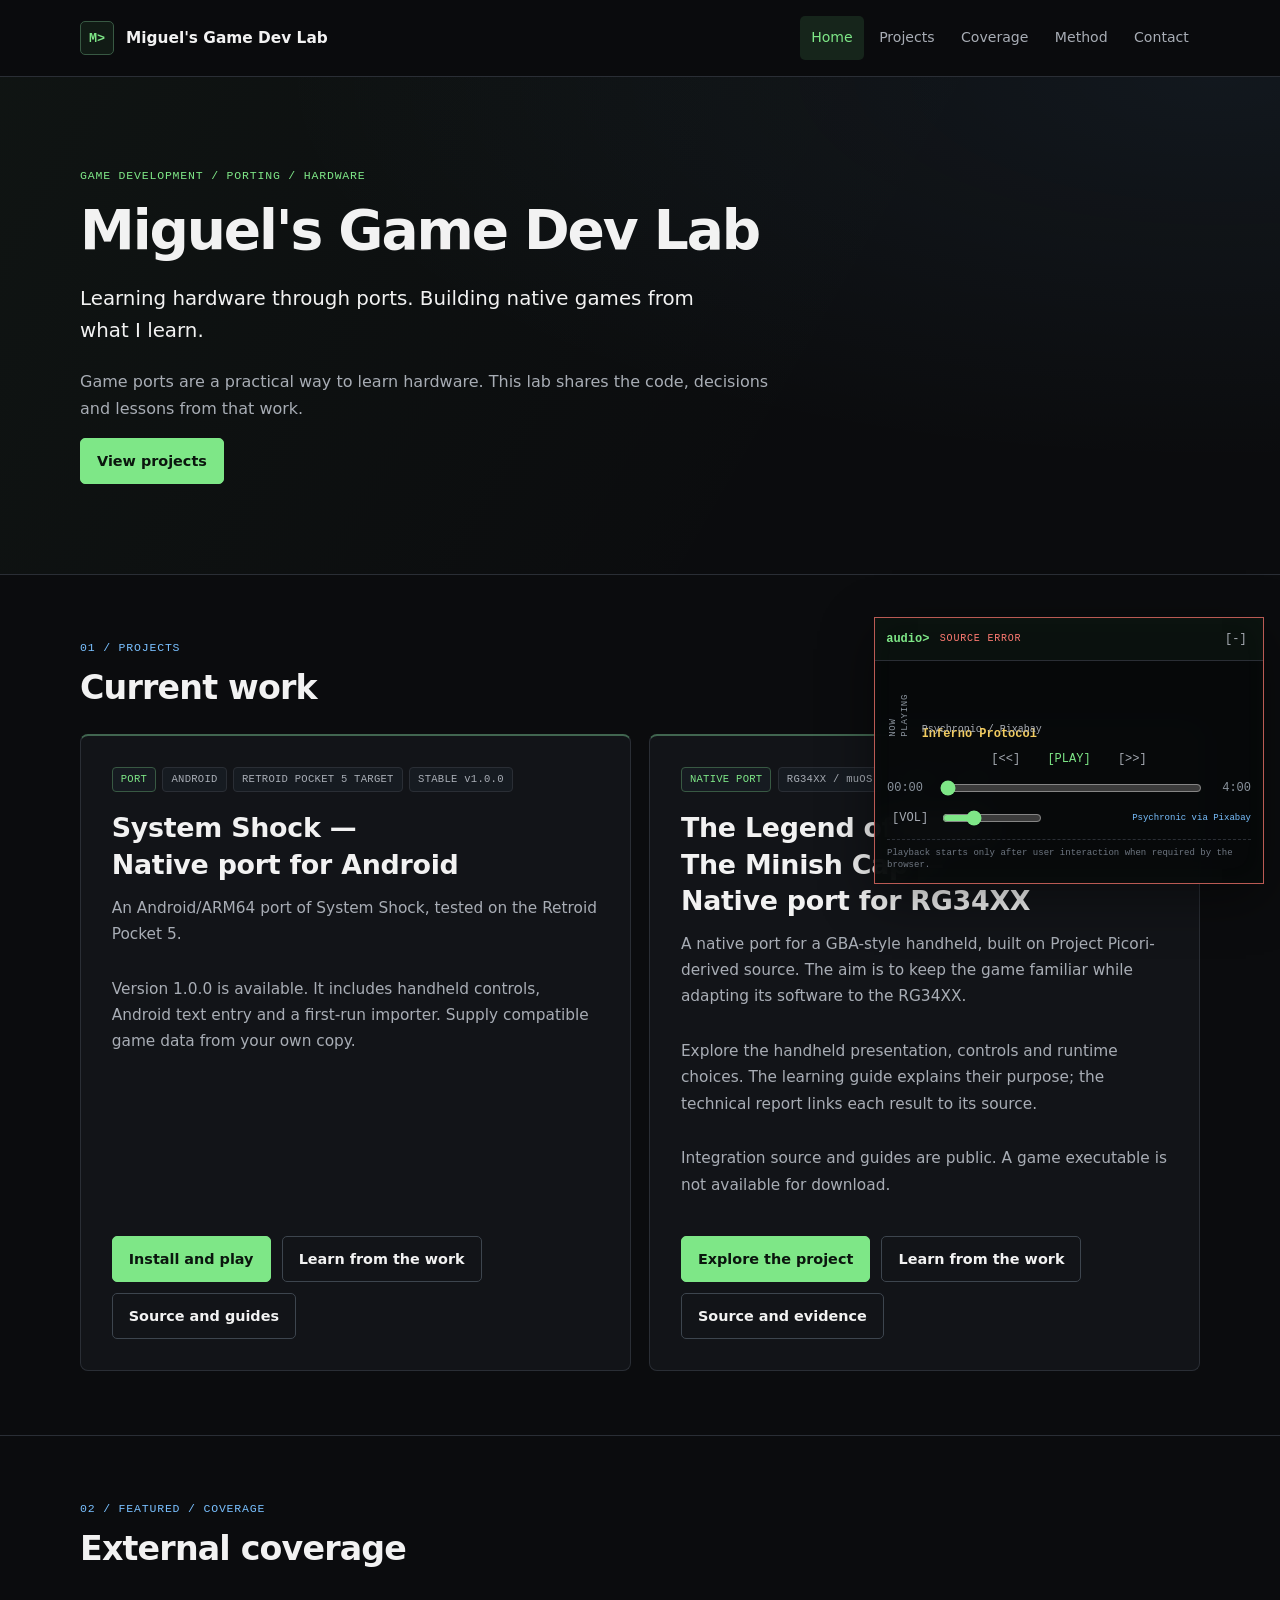
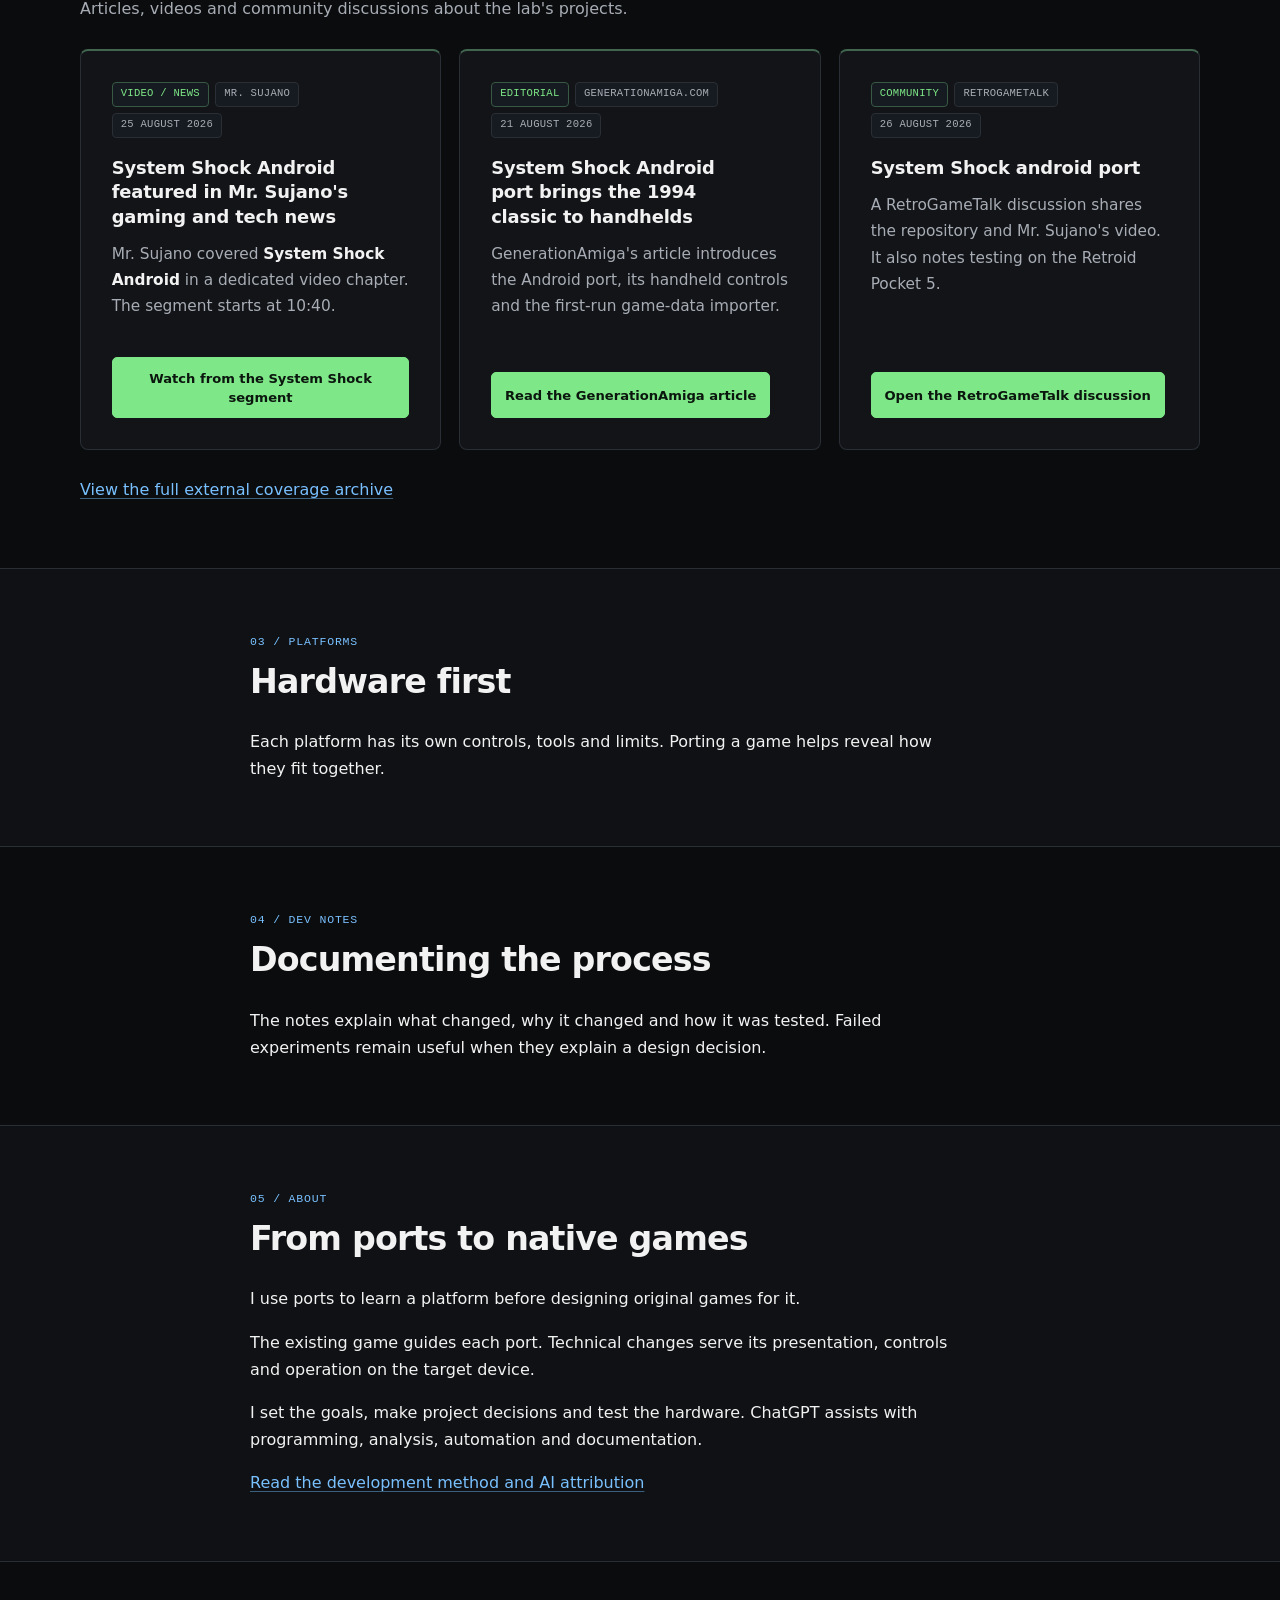
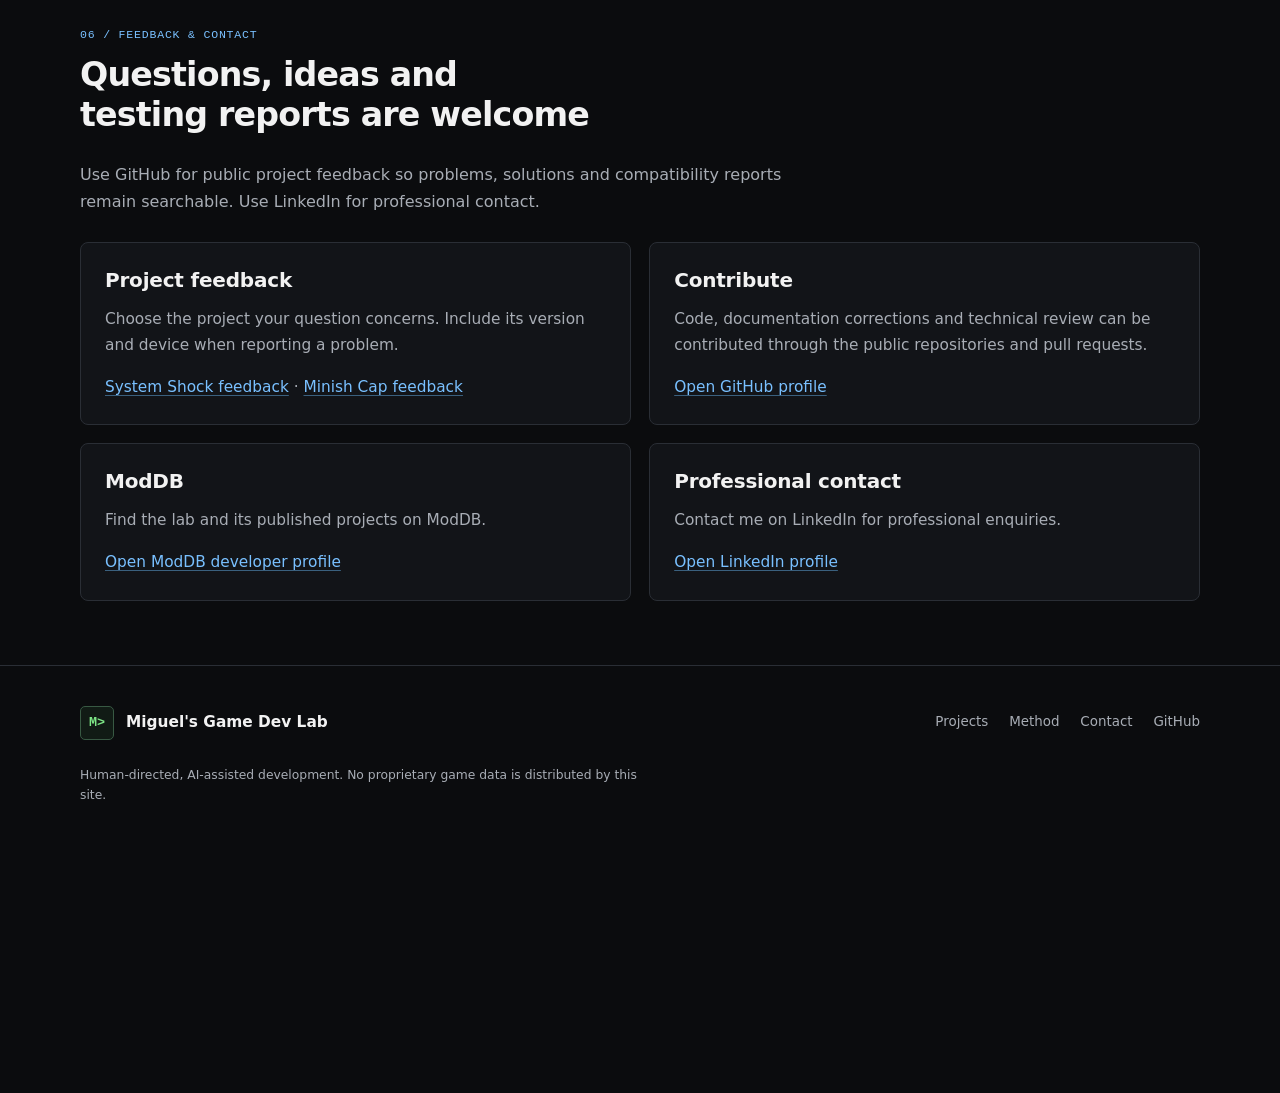
==== commit dbabd007: "Identify native ports and target platforms in project headings and previews" ====
--- a/index.html
+++ b/index.html
@@ -44,13 +44,13 @@
 <div class="section-heading"><p class="section-kicker">01 / PROJECTS</p><h2>Current work</h2></div>
 <div class="project-list"><article class="project-card">
 <div class="project-meta"><span>PORT</span><span>ANDROID</span><span>RETROID POCKET 5 TARGET</span><span>STABLE v1.0.0</span></div>
-<h3>System Shock — Android</h3>
+<h3>System Shock — Native port for Android</h3>
 <p>An Android/ARM64 port of System Shock, tested on the Retroid Pocket 5.</p>
 <p class="project-note">Version 1.0.0 is available. It includes handheld controls, Android text entry and a first-run importer. Supply compatible game data from your own copy.</p>
 <div class="project-actions"><a class="button" href="projects/system-shock-android/">Install and play</a><a class="button button-secondary" href="projects/system-shock-android/knowledge/">Learn from the work</a><a class="button button-secondary" href="https://github.com/raposomiguel50/system-shock-android">Source and guides</a></div>
 </article><article class="project-card">
 <div class="project-meta"><span>NATIVE PORT</span><span>RG34XX / muOS</span><span>SOURCE + GUIDES</span></div>
-<h3>The Legend of Zelda: The Minish Cap — RG34XX</h3>
+<h3>The Legend of Zelda: The Minish Cap — Native port for RG34XX</h3>
 <p>A native port for a GBA-style handheld, built on Project Picori-derived source. The aim is to keep the game familiar while adapting its software to the RG34XX.</p>
 <p class="project-note">Explore the handheld presentation, controls and runtime choices. The learning guide explains their purpose; the technical report links each result to its source.</p>
 <p class="project-note">Integration source and guides are public. A game executable is not available for download.</p>
